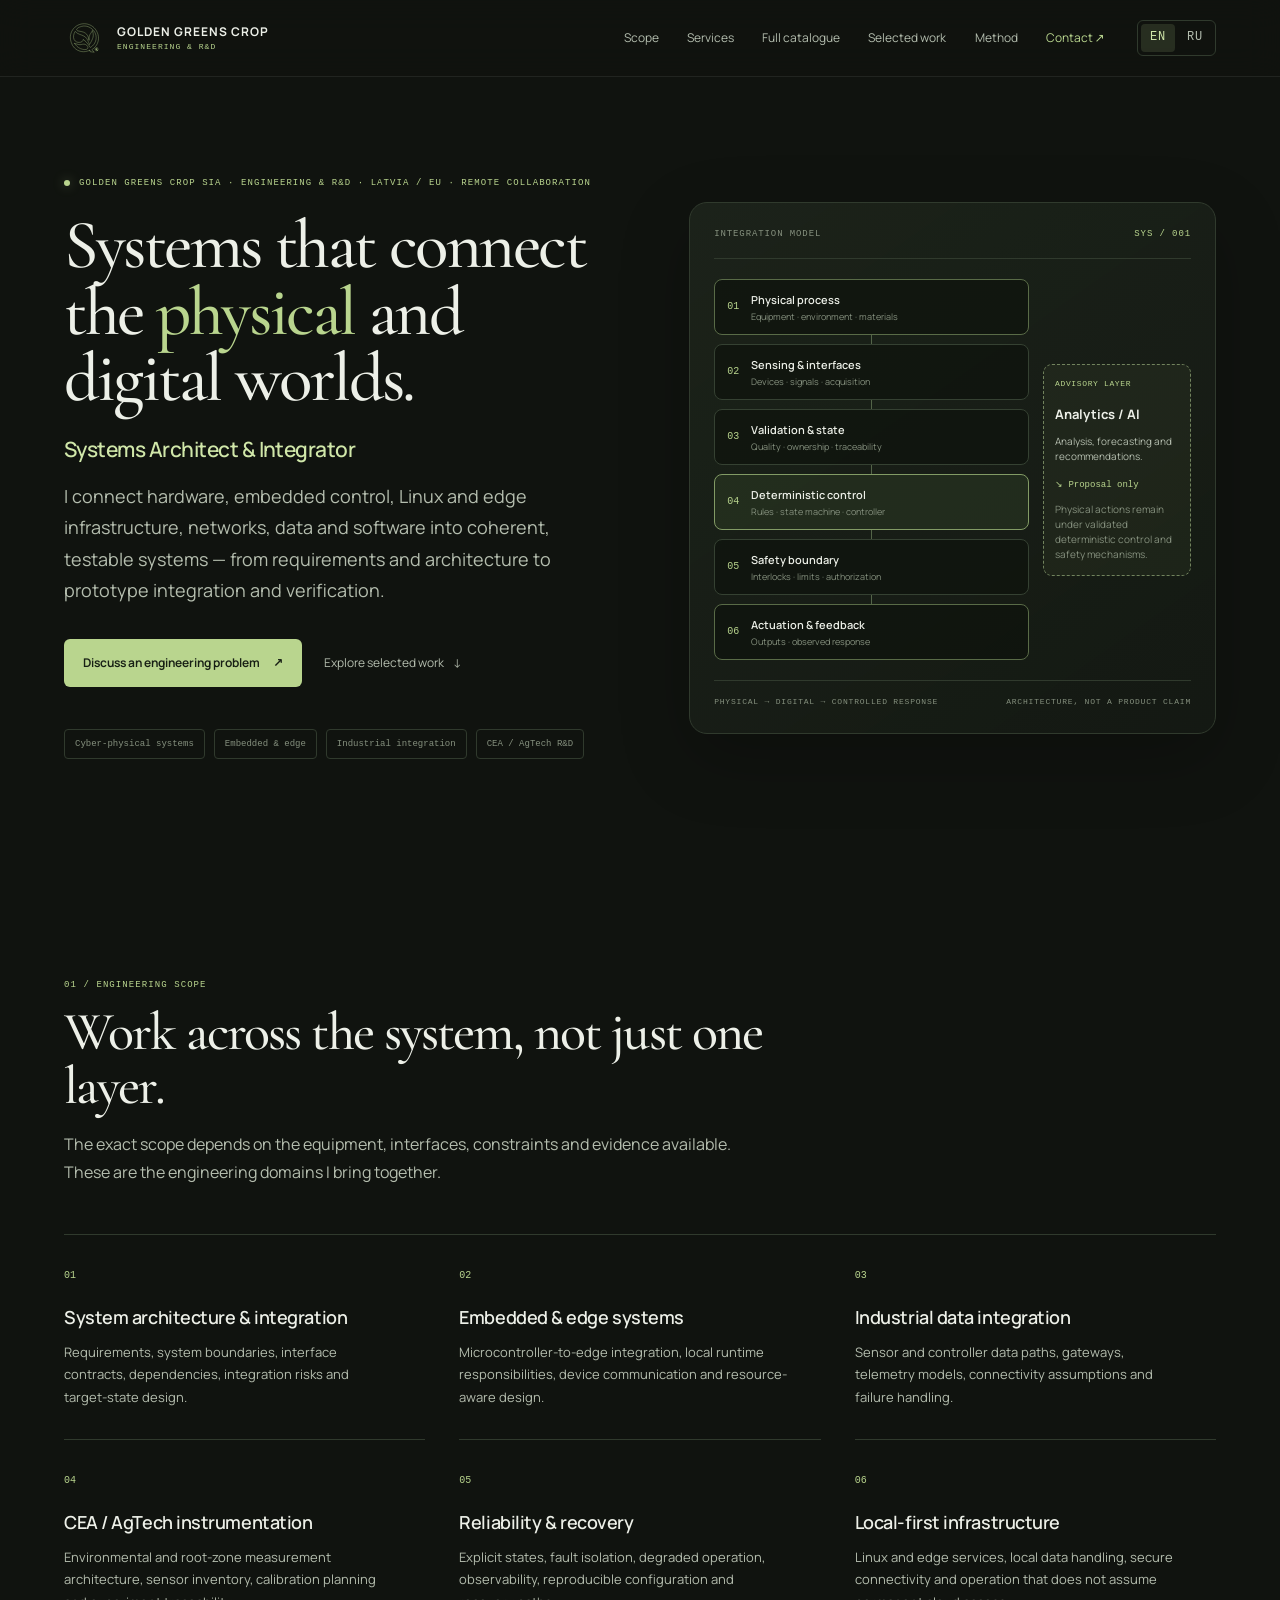
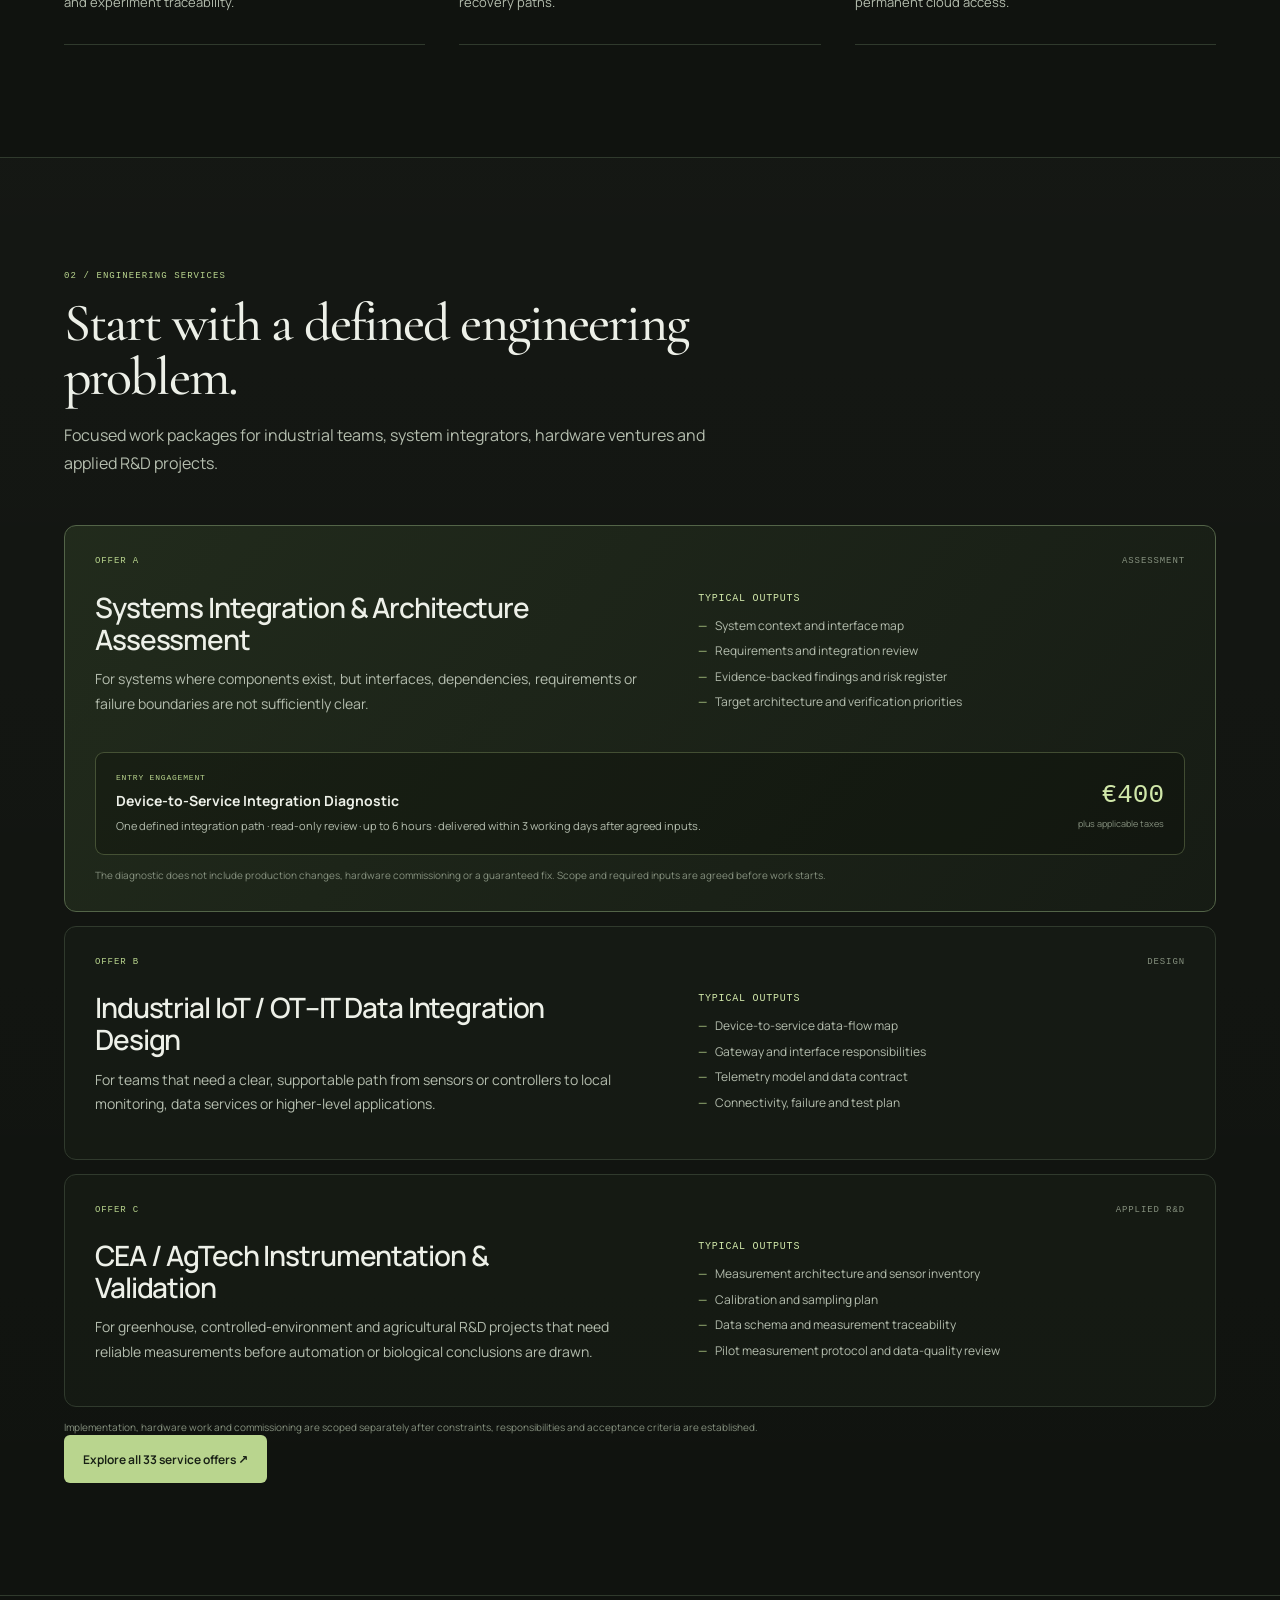
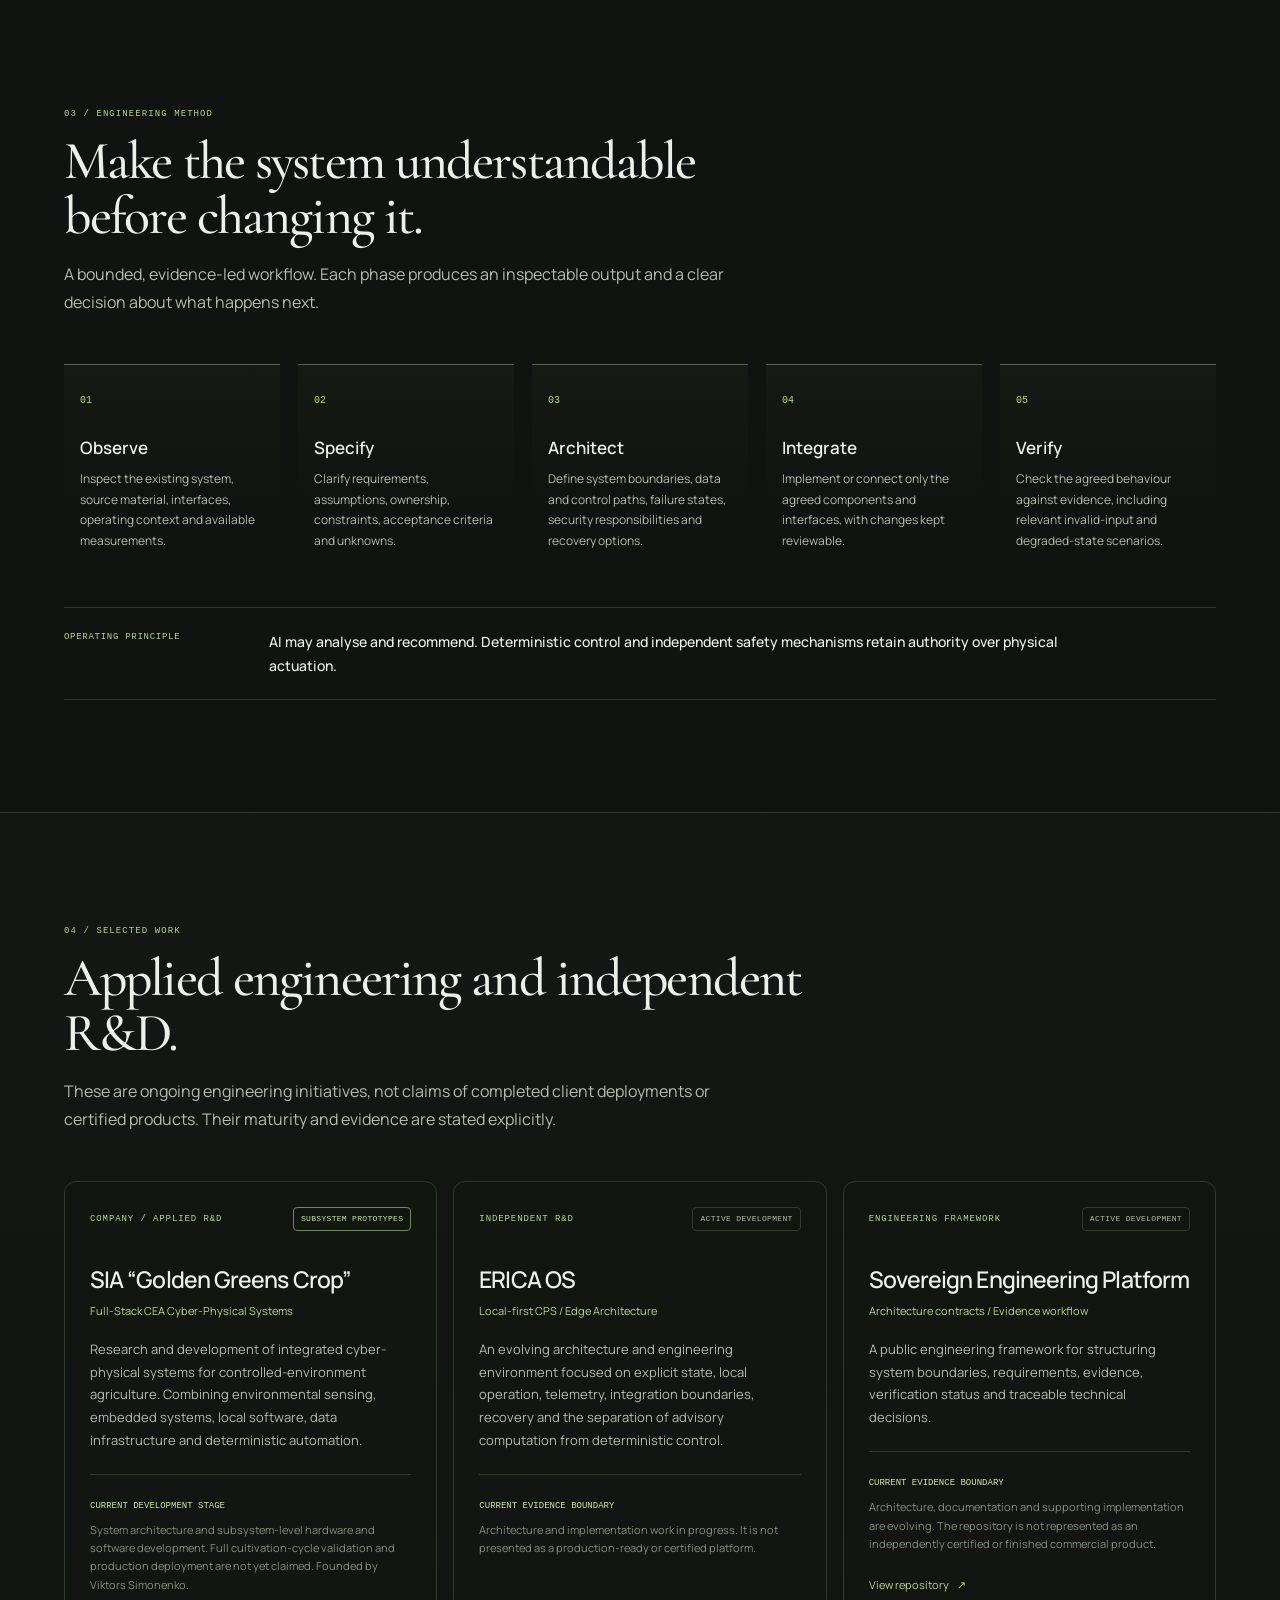
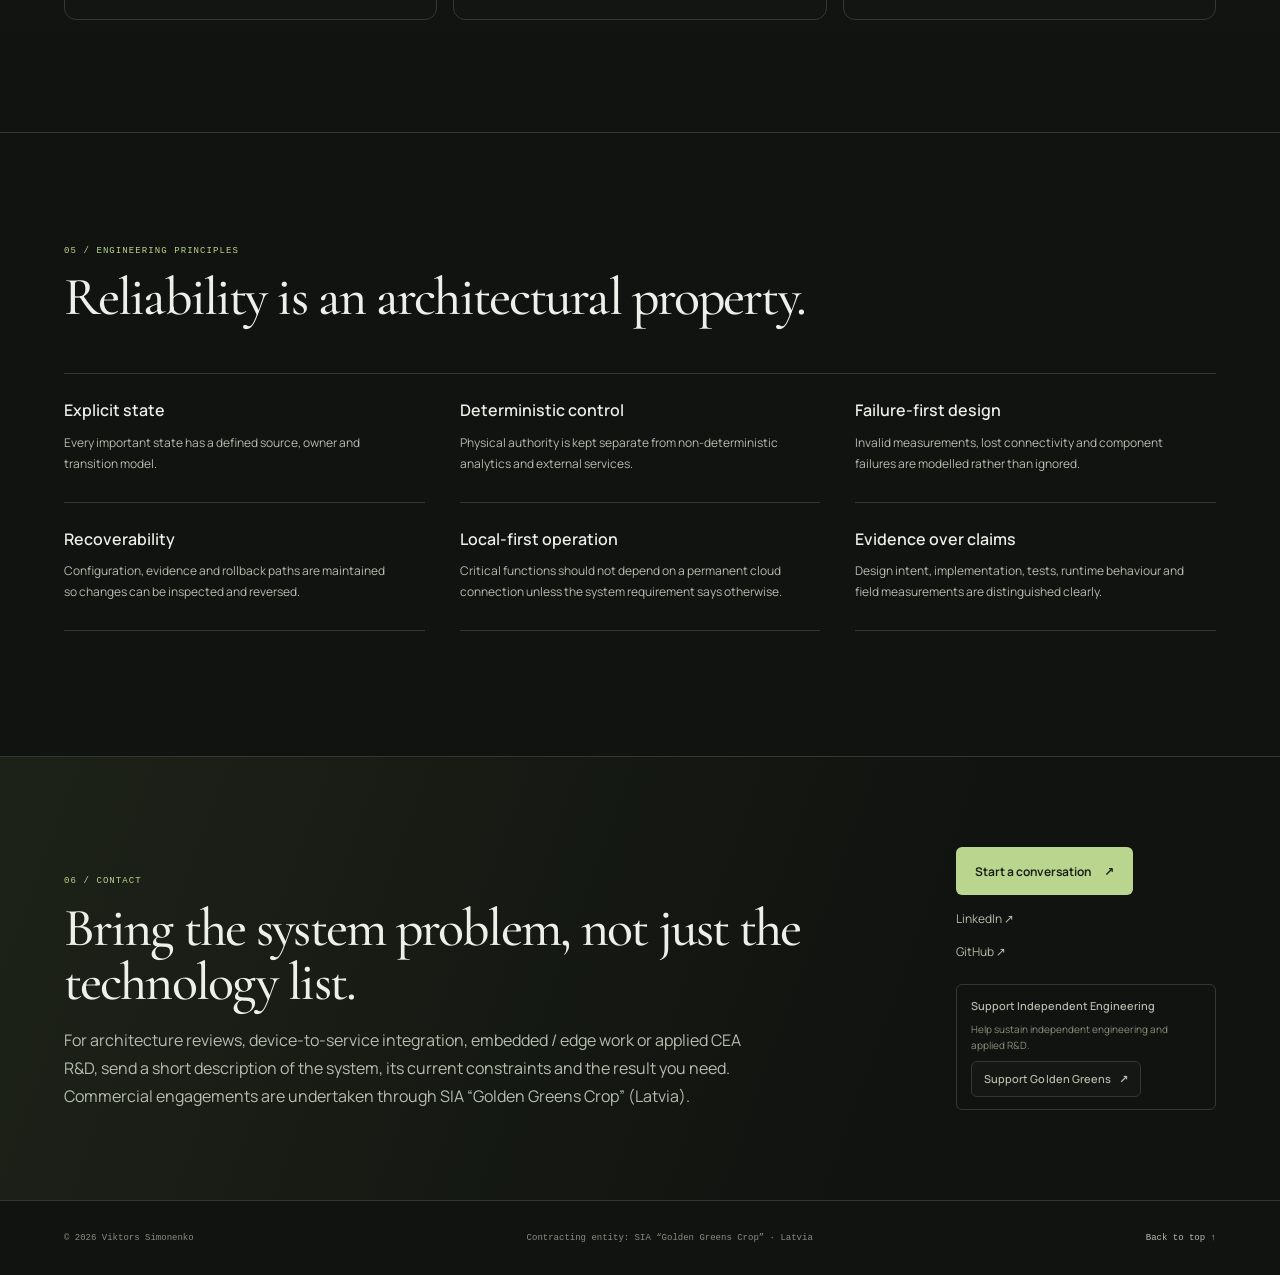
==== index.html @ 3cd90c8a "feat: add Golden Greens Crop favicon assets" ====
<!doctype html>
<html lang="en">
<head>
  <meta charset="utf-8">
  <meta name="viewport" content="width=device-width, initial-scale=1">
  <meta name="theme-color" content="#10130f">
  <link rel="preconnect" href="https://fonts.googleapis.com">
  <link rel="preconnect" href="https://fonts.gstatic.com" crossorigin>
  <link href="https://fonts.googleapis.com/css2?family=Bad+Script&family=Cormorant+Garamond:ital,wght@0,400;0,500;0,600;1,400;1,500&family=Manrope:wght@400;500;600;700&display=swap" rel="stylesheet">
  <link rel="stylesheet" href="css/tokens.css">
  <link rel="stylesheet" href="css/base.css">
  <link rel="stylesheet" href="css/layout.css">
  <link rel="stylesheet" href="css/components.css">
  <link rel="stylesheet" href="css/responsive.css">
  <script src="js/main.js" defer></script>

<!-- BEGIN MANAGED SEO: generated by landingpage-seo-kit -->
<title>Golden Greens Crop | Systems Architect &amp; Integration Engineer</title>
<meta name="description" content="Independent systems architect and integration engineer in Latvia. Cyber-physical systems, embedded and edge infrastructure, industrial integration, and CEA / AgTech R&amp;D.">
<meta name="robots" content="index,follow,max-image-preview:large">
<link rel="canonical" href="https://vitoog.github.io/Landingpage/">
<meta name="author" content="Viktors Simonenko">
<meta property="og:type" content="website">
<meta property="og:site_name" content="Golden Greens Crop">
<meta property="og:locale" content="en_US">
<meta property="og:title" content="Golden Greens Crop | Systems Architect &amp; Integration Engineer">
<meta property="og:description" content="Independent systems architect and integration engineer in Latvia. Cyber-physical systems, embedded and edge infrastructure, industrial integration, and CEA / AgTech R&amp;D.">
<meta property="og:url" content="https://vitoog.github.io/Landingpage/">
<meta name="twitter:card" content="summary">
<link rel="alternate" hreflang="en" href="https://vitoog.github.io/Landingpage/">
<link rel="alternate" hreflang="ru" href="https://vitoog.github.io/Landingpage/ru/">
<link rel="alternate" hreflang="x-default" href="https://vitoog.github.io/Landingpage/">
<script type="application/ld+json">
{
  "@context": "https://schema.org",
  "@graph": [
    {
      "@type": "WebSite",
      "@id": "https://vitoog.github.io/Landingpage/#website",
      "url": "https://vitoog.github.io/Landingpage/",
      "name": "Golden Greens Crop",
      "inLanguage": [
        "en",
        "ru"
      ],
      "publisher": {
        "@id": "https://vitoog.github.io/Landingpage/#person"
      }
    },
    {
      "@type": "WebPage",
      "@id": "https://vitoog.github.io/Landingpage/#webpage",
      "url": "https://vitoog.github.io/Landingpage/",
      "name": "Golden Greens Crop | Systems Architect & Integration Engineer",
      "description": "Independent systems architect and integration engineer in Latvia. Cyber-physical systems, embedded and edge infrastructure, industrial integration, and CEA / AgTech R&D.",
      "inLanguage": "en",
      "isPartOf": {
        "@id": "https://vitoog.github.io/Landingpage/#website"
      },
      "about": [
        {
          "@id": "https://vitoog.github.io/Landingpage/#person"
        },
        {
          "@id": "https://vitoog.github.io/Landingpage/#organization"
        }
      ],
      "mainEntity": {
        "@id": "https://vitoog.github.io/Landingpage/#person"
      }
    },
    {
      "@type": "Person",
      "@id": "https://vitoog.github.io/Landingpage/#person",
      "name": "Viktors Simonenko",
      "alternateName": [
        "Виктор Симоненко",
        "VitoOG"
      ],
      "url": "https://vitoog.github.io/Landingpage/",
      "jobTitle": "Systems Architect & Integration Engineer",
      "sameAs": [
        "https://github.com/VitoOG",
        "https://www.linkedin.com/in/viktors-simonenko"
      ],
      "knowsAbout": [
        "Cyber-physical systems engineering",
        "Systems architecture and integration",
        "Embedded systems and firmware",
        "Edge computing",
        "OT/IT integration",
        "CEA / AgTech",
        "Reliability engineering"
      ],
      "affiliation": {
        "@id": "https://vitoog.github.io/Landingpage/#organization"
      }
    },
    {
      "@type": "Organization",
      "@id": "https://vitoog.github.io/Landingpage/#organization",
      "name": "Golden Greens Crop",
      "legalName": "SIA \"Golden Greens Crop\"",
      "foundingDate": "2026-07-31",
      "identifier": {
        "@type": "PropertyValue",
        "propertyID": "Latvian Enterprise Registration Number",
        "value": "40203766342"
      },
      "sameAs": [
        "https://www.firmas.lv/lv/uznemumi/golden-greens-crop/40203766342",
        "https://company.lursoft.lv/lv/golden-greens-crop"
      ]
    }
  ]
}
</script>
<!-- END MANAGED SEO -->

  <link rel="icon" href="./assets/favicon/favicon.ico" sizes="any">
  <link rel="icon" type="image/png" sizes="32x32" href="./assets/favicon/favicon-32x32.png">
  <link rel="apple-touch-icon" sizes="180x180" href="./assets/favicon/apple-touch-icon.png">
</head>
<body>
  <a class="skip-link" href="#main">Skip to content</a>

  <header class="site-header">
    <div class="header-inner">
      <a class="wordmark" href="#top"
   aria-label="Golden Greens Crop — home">
  <img class="wordmark-mark"
       src="assets/brand/golden-greens-crop-mark.svg"
       alt="" width="42" height="42">
  <span class="wordmark-lockup">
    <span class="wordmark-name">GOLDEN GREENS CROP</span>
    <span class="wordmark-subtitle">ENGINEERING &amp; R&amp;D</span>
  </span>
</a>

      <button class="nav-toggle" type="button" aria-expanded="false" aria-controls="primary-navigation">
        <span class="nav-toggle-lines" aria-hidden="true"></span>
        <span class="visually-hidden">Toggle navigation</span>
      </button>

      <nav class="primary-navigation" id="primary-navigation" aria-label="Primary navigation">
        <a href="#scope">Scope</a>
        <a href="#services">Services</a>
        <a href="services/">Full catalogue</a>
        <a href="#work">Selected work</a>
        <a href="#method">Method</a>
        <a class="nav-contact" href="#contact">Contact <span aria-hidden="true">↗</span></a>
        <div class="language-switch" aria-label="Language selection">
          <a class="language-option is-active" href="./" lang="en" aria-current="page">EN</a>
          <a class="language-option" href="ru/" lang="ru" hreflang="ru">RU</a>
        </div>
      </nav>
    </div>
  </header>

  <main id="main">
    <section class="hero section-shell" id="top" aria-labelledby="hero-title">
      <div class="hero-copy">
        <p class="eyebrow"><span class="eyebrow-mark" aria-hidden="true"></span> Golden Greens Crop SIA · Engineering & R&D · Latvia / EU · Remote collaboration</p>
        <h1 id="hero-title">Systems that connect the <span class="text-accent">physical</span> and digital worlds.</h1>
        <p class="hero-role">Systems Architect &amp; Integrator</p>
        <p class="hero-lead">I connect hardware, embedded control, Linux and edge infrastructure, networks, data and software into coherent, testable systems — from requirements and architecture to prototype integration and verification.</p>
        <div class="hero-actions">
          <a class="button button-primary" href="#contact">Discuss an engineering problem <span aria-hidden="true">↗</span></a>
          <a class="text-link" href="#work">Explore selected work <span aria-hidden="true">↓</span></a>
        </div>
        <div class="hero-tags" aria-label="Engineering focus areas">
          <span>Cyber-physical systems</span>
          <span>Embedded &amp; edge</span>
          <span>Industrial integration</span>
          <span>CEA / AgTech R&amp;D</span>
        </div>
      </div>

      <div class="hero-visual" aria-label="Conceptual cyber-physical system architecture">
        <div class="visual-topline">
          <span>INTEGRATION MODEL</span>
          <span class="visual-index">SYS / 001</span>
        </div>
        <div class="system-diagram">
          <div class="system-column">
            <div class="system-node node-physical"><span class="node-index">01</span><span><strong>Physical process</strong><small>Equipment · environment · materials</small></span></div>
            <div class="diagram-link" aria-hidden="true"></div>
            <div class="system-node"><span class="node-index">02</span><span><strong>Sensing &amp; interfaces</strong><small>Devices · signals · acquisition</small></span></div>
            <div class="diagram-link" aria-hidden="true"></div>
            <div class="system-node"><span class="node-index">03</span><span><strong>Validation &amp; state</strong><small>Quality · ownership · traceability</small></span></div>
            <div class="diagram-link" aria-hidden="true"></div>
            <div class="system-node node-control"><span class="node-index">04</span><span><strong>Deterministic control</strong><small>Rules · state machine · controller</small></span></div>
            <div class="diagram-link" aria-hidden="true"></div>
            <div class="system-node"><span class="node-index">05</span><span><strong>Safety boundary</strong><small>Interlocks · limits · authorization</small></span></div>
            <div class="diagram-link" aria-hidden="true"></div>
            <div class="system-node node-physical"><span class="node-index">06</span><span><strong>Actuation &amp; feedback</strong><small>Outputs · observed response</small></span></div>
          </div>
          <aside class="advisory-node">
            <span class="advisory-label">ADVISORY LAYER</span>
            <strong>Analytics / AI</strong>
            <p>Analysis, forecasting and recommendations.</p>
            <div class="advisory-rule"><span aria-hidden="true">↘</span> Proposal only</div>
            <small>Physical actions remain under validated deterministic control and safety mechanisms.</small>
          </aside>
        </div>
        <div class="visual-caption"><span>PHYSICAL → DIGITAL → CONTROLLED RESPONSE</span><span>ARCHITECTURE, NOT A PRODUCT CLAIM</span></div>
      </div>
    </section>

    <section class="content-section section-shell" id="scope" aria-labelledby="scope-title">
      <div class="section-heading">
        <p class="eyebrow">01 / ENGINEERING SCOPE</p>
        <h2 id="scope-title">Work across the system, not just one layer.</h2>
        <p class="section-summary">The exact scope depends on the equipment, interfaces, constraints and evidence available. These are the engineering domains I bring together.</p>
      </div>

      <div class="scope-grid">
        <article class="scope-item">
          <span class="item-number">01</span>
          <h3>System architecture &amp; integration</h3>
          <p>Requirements, system boundaries, interface contracts, dependencies, integration risks and target-state design.</p>
        </article>
        <article class="scope-item">
          <span class="item-number">02</span>
          <h3>Embedded &amp; edge systems</h3>
          <p>Microcontroller-to-edge integration, local runtime responsibilities, device communication and resource-aware design.</p>
        </article>
        <article class="scope-item">
          <span class="item-number">03</span>
          <h3>Industrial data integration</h3>
          <p>Sensor and controller data paths, gateways, telemetry models, connectivity assumptions and failure handling.</p>
        </article>
        <article class="scope-item">
          <span class="item-number">04</span>
          <h3>CEA / AgTech instrumentation</h3>
          <p>Environmental and root-zone measurement architecture, sensor inventory, calibration planning and experiment traceability.</p>
        </article>
        <article class="scope-item">
          <span class="item-number">05</span>
          <h3>Reliability &amp; recovery</h3>
          <p>Explicit states, fault isolation, degraded operation, observability, reproducible configuration and recovery paths.</p>
        </article>
        <article class="scope-item">
          <span class="item-number">06</span>
          <h3>Local-first infrastructure</h3>
          <p>Linux and edge services, local data handling, secure connectivity and operation that does not assume permanent cloud access.</p>
        </article>
      </div>
    </section>

    <section class="services-section" id="services" aria-labelledby="services-title">
      <div class="section-shell content-section">
        <div class="section-heading">
          <p class="eyebrow">02 / ENGINEERING SERVICES</p>
          <h2 id="services-title">Start with a defined engineering problem.</h2>
          <p class="section-summary">Focused work packages for industrial teams, system integrators, hardware ventures and applied R&amp;D projects.</p>
        </div>

        <div class="service-list">
          <article class="service-card service-featured">
            <div class="service-meta"><span>OFFER A</span><span class="service-type">ASSESSMENT</span></div>
            <div class="service-content">
              <div>
                <h3>Systems Integration &amp; Architecture Assessment</h3>
                <p>For systems where components exist, but interfaces, dependencies, requirements or failure boundaries are not sufficiently clear.</p>
              </div>
              <div class="deliverables">
                <h4>Typical outputs</h4>
                <ul>
                  <li>System context and interface map</li>
                  <li>Requirements and integration review</li>
                  <li>Evidence-backed findings and risk register</li>
                  <li>Target architecture and verification priorities</li>
                </ul>
              </div>
            </div>
            <div class="diagnostic-strip">
              <div><span class="diagnostic-label">ENTRY ENGAGEMENT</span><strong>Device-to-Service Integration Diagnostic</strong><p>One defined integration path · read-only review · up to 6 hours · delivered within 3 working days after agreed inputs.</p></div>
              <div class="diagnostic-price"><strong>€400</strong><span>plus applicable taxes</span></div>
            </div>
            <p class="scope-note">The diagnostic does not include production changes, hardware commissioning or a guaranteed fix. Scope and required inputs are agreed before work starts.</p>
          </article>

          <article class="service-card">
            <div class="service-meta"><span>OFFER B</span><span class="service-type">DESIGN</span></div>
            <div class="service-content">
              <div>
                <h3>Industrial IoT / OT–IT Data Integration Design</h3>
                <p>For teams that need a clear, supportable path from sensors or controllers to local monitoring, data services or higher-level applications.</p>
              </div>
              <div class="deliverables">
                <h4>Typical outputs</h4>
                <ul>
                  <li>Device-to-service data-flow map</li>
                  <li>Gateway and interface responsibilities</li>
                  <li>Telemetry model and data contract</li>
                  <li>Connectivity, failure and test plan</li>
                </ul>
              </div>
            </div>
          </article>

          <article class="service-card">
            <div class="service-meta"><span>OFFER C</span><span class="service-type">APPLIED R&amp;D</span></div>
            <div class="service-content">
              <div>
                <h3>CEA / AgTech Instrumentation &amp; Validation</h3>
                <p>For greenhouse, controlled-environment and agricultural R&amp;D projects that need reliable measurements before automation or biological conclusions are drawn.</p>
              </div>
              <div class="deliverables">
                <h4>Typical outputs</h4>
                <ul>
                  <li>Measurement architecture and sensor inventory</li>
                  <li>Calibration and sampling plan</li>
                  <li>Data schema and measurement traceability</li>
                  <li>Pilot measurement protocol and data-quality review</li>
                </ul>
              </div>
            </div>
          </article>
        </div>
        <p class="services-footnote">Implementation, hardware work and commissioning are scoped separately after constraints, responsibilities and acceptance criteria are established.</p>
        <div class="catalog-home-cta"><a class="button button-primary" href="services/">Explore all 33 service offers ↗</a></div>
      </div>
    </section>

    <section class="content-section section-shell" id="method" aria-labelledby="method-title">
      <div class="section-heading">
        <p class="eyebrow">03 / ENGINEERING METHOD</p>
        <h2 id="method-title">Make the system understandable before changing it.</h2>
        <p class="section-summary">A bounded, evidence-led workflow. Each phase produces an inspectable output and a clear decision about what happens next.</p>
      </div>
      <ol class="method-steps">
        <li><span class="step-number">01</span><div><h3>Observe</h3><p>Inspect the existing system, source material, interfaces, operating context and available measurements.</p></div></li>
        <li><span class="step-number">02</span><div><h3>Specify</h3><p>Clarify requirements, assumptions, ownership, constraints, acceptance criteria and unknowns.</p></div></li>
        <li><span class="step-number">03</span><div><h3>Architect</h3><p>Define system boundaries, data and control paths, failure states, security responsibilities and recovery options.</p></div></li>
        <li><span class="step-number">04</span><div><h3>Integrate</h3><p>Implement or connect only the agreed components and interfaces, with changes kept reviewable.</p></div></li>
        <li><span class="step-number">05</span><div><h3>Verify</h3><p>Check the agreed behaviour against evidence, including relevant invalid-input and degraded-state scenarios.</p></div></li>
      </ol>
      <div class="principle-line"><span>OPERATING PRINCIPLE</span><strong>AI may analyse and recommend. Deterministic control and independent safety mechanisms retain authority over physical actuation.</strong></div>
    </section>

    <section class="work-section" id="work" aria-labelledby="work-title">
      <div class="section-shell content-section">
        <div class="section-heading">
          <p class="eyebrow">04 / SELECTED WORK</p>
          <h2 id="work-title">Applied engineering and independent R&amp;D.</h2>
          <p class="section-summary">These are ongoing engineering initiatives, not claims of completed client deployments or certified products. Their maturity and evidence are stated explicitly.</p>
        </div>

        <div class="work-grid">
         <article class="work-card">
  <div class="work-card-top">
    <span>COMPANY / APPLIED R&amp;D</span>
    <span class="maturity maturity-prototype">SUBSYSTEM PROTOTYPES</span>
  </div>

  <h3>SIA “Golden Greens Crop”</h3>

  <p class="work-subtitle">
    Full-Stack CEA Cyber-Physical Systems
  </p>

  <p>
    Research and development of integrated cyber-physical
    systems for controlled-environment agriculture.
    Combining environmental sensing, embedded systems,
    local software, data infrastructure and deterministic
    automation.
  </p>

  <div class="work-evidence">
    <strong>Current development stage</strong>
    <p>
      System architecture and subsystem-level hardware
      and software development. Full cultivation-cycle
      validation and production deployment are not yet claimed.
      Founded by Viktors Simonenko.
    </p>
  </div>
</article>

          <article class="work-card">
            <div class="work-card-top"><span>INDEPENDENT R&amp;D</span><span class="maturity">ACTIVE DEVELOPMENT</span></div>
            <h3>ERICA OS</h3>
            <p class="work-subtitle">Local-first CPS / Edge Architecture</p>
            <p>An evolving architecture and engineering environment focused on explicit state, local operation, telemetry, integration boundaries, recovery and the separation of advisory computation from deterministic control.</p>
            <div class="work-evidence"><strong>Current evidence boundary</strong><p>Architecture and implementation work in progress. It is not presented as a production-ready or certified platform.</p></div>
          </article>

          <article class="work-card">
            <div class="work-card-top"><span>ENGINEERING FRAMEWORK</span><span class="maturity">ACTIVE DEVELOPMENT</span></div>
            <h3>Sovereign Engineering Platform</h3>
            <p class="work-subtitle">Architecture contracts / Evidence workflow</p>
            <p>A public engineering framework for structuring system boundaries, requirements, evidence, verification status and traceable technical decisions.</p>
            <div class="work-evidence"><strong>Current evidence boundary</strong><p>Architecture, documentation and supporting implementation are evolving. The repository is not represented as an independently certified or finished commercial product.</p></div>
            <a class="work-link" href="https://github.com/VitoOG/sovereign-engineering-platform" target="_blank" rel="noopener noreferrer">View repository <span aria-hidden="true">↗</span></a>
          </article>
        </div>
      </div>
    </section>

    <section class="content-section section-shell principles-section" aria-labelledby="principles-title">
      <div class="section-heading">
        <p class="eyebrow">05 / ENGINEERING PRINCIPLES</p>
        <h2 id="principles-title">Reliability is an architectural property.</h2>
      </div>
      <div class="principles-grid">
        <div><h3>Explicit state</h3><p>Every important state has a defined source, owner and transition model.</p></div>
        <div><h3>Deterministic control</h3><p>Physical authority is kept separate from non-deterministic analytics and external services.</p></div>
        <div><h3>Failure-first design</h3><p>Invalid measurements, lost connectivity and component failures are modelled rather than ignored.</p></div>
        <div><h3>Recoverability</h3><p>Configuration, evidence and rollback paths are maintained so changes can be inspected and reversed.</p></div>
        <div><h3>Local-first operation</h3><p>Critical functions should not depend on a permanent cloud connection unless the system requirement says otherwise.</p></div>
        <div><h3>Evidence over claims</h3><p>Design intent, implementation, tests, runtime behaviour and field measurements are distinguished clearly.</p></div>
      </div>
    </section>

    <section class="contact-section" id="contact" aria-labelledby="contact-title">
      <div class="section-shell contact-inner">
        <div>
          <p class="eyebrow">06 / CONTACT</p>
          <h2 id="contact-title">Bring the system problem, not just the technology list.</h2>
          <p>
  For architecture reviews, device-to-service integration,
  embedded / edge work or applied CEA R&amp;D, send a short
  description of the system, its current constraints and
  the result you need. Commercial engagements are undertaken
  through SIA “Golden Greens Crop” (Latvia).
</p>
        </div>
        <div class="contact-actions">
          <a class="button button-primary" href="mailto:viksim1221@gmail.com?subject=Engineering%20project%20inquiry">Start a conversation <span aria-hidden="true">↗</span></a>
          <a href="https://www.linkedin.com/in/viktors-simonenko" target="_blank" rel="noopener noreferrer">LinkedIn <span aria-hidden="true">↗</span></a>
          <a href="https://github.com/vitoog" target="_blank" rel="noopener noreferrer">GitHub <span aria-hidden="true">↗</span></a>
          <div class="support-card">
            <h3>Support Independent Engineering</h3>
            <p>Help sustain independent engineering and applied R&amp;D.</p>
            <a class="button button-support" href="https://buymeacoffee.com/goldengreens" target="_blank" rel="noopener noreferrer">Support Golden Greens <span aria-hidden="true">↗</span></a>
          </div>
        </div>
      </div>
    </section>
  </main>

 <footer class="site-footer">
  <div class="section-shell footer-inner">
    <span>
      © <span id="current-year">2026</span> Viktors Simonenko
    </span>

    <span>
      Contracting entity: SIA “Golden Greens Crop” · Latvia
    </span>

    <a href="#top">Back to top ↑</a>
  </div>
</footer>
</body>
</html>
---- css/tokens.css ----
:root {
  color-scheme: dark;
  --color-bg: #10130f;
  --color-bg-soft: #151a14;
  --color-surface: #191f18;
  --color-surface-raised: #1e261c;
  --color-border: #303a2d;
  --color-border-strong: #536448;
  --color-text: #edf0e8;
  --color-text-soft: #b4bdae;
  --color-muted: #85907e;
  --color-accent: #b9d58e;
  --color-accent-strong: #d0e7a9;
  --font-sans: "Manrope", ui-sans-serif, system-ui, -apple-system, BlinkMacSystemFont, "Segoe UI", sans-serif;
  --font-display: "Cormorant Garamond", Georgia, serif;
  --font-script: "Bad Script", "Segoe Script", cursive;
  --font-mono: "SFMono-Regular", Consolas, "Liberation Mono", monospace;
  --content-width: 1160px;
  --page-gutter: clamp(20px, 5vw, 76px);
  --radius-sm: 6px;
  --radius-md: 12px;
  --radius-lg: 18px;
  --shadow-panel: 0 24px 70px rgb(0 0 0 / 22%);
}
---- css/base.css ----
*,
*::before,
*::after { box-sizing: border-box; }

html { scroll-behavior: smooth; scroll-padding-top: 88px; background: var(--color-bg); }
body {
  min-width: 320px;
  margin: 0;
  background: var(--color-bg);
  color: var(--color-text);
  font-family: var(--font-sans);
  font-size: 16px;
  line-height: 1.6;
  -webkit-font-smoothing: antialiased;
  text-rendering: optimizeLegibility;
}
body::before {
  position: fixed;
  z-index: -1;
  inset: 0;
  background: radial-gradient(ellipse at 78% 8%, rgb(185 213 142 / 7%), transparent 34%),
              linear-gradient(180deg, #11150f 0%, var(--color-bg) 48%);
  content: "";
  pointer-events: none;
}
::selection { background: var(--color-accent); color: var(--color-bg); }
a { color: inherit; }
button, a { -webkit-tap-highlight-color: transparent; }
a:focus-visible, button:focus-visible { outline: 2px solid var(--color-accent); outline-offset: 4px; }
img, svg { max-width: 100%; }
.visually-hidden {
  position: absolute;
  width: 1px;
  height: 1px;
  padding: 0;
  margin: -1px;
  overflow: hidden;
  clip: rect(0, 0, 0, 0);
  white-space: nowrap;
  border: 0;
}
.skip-link {
  position: absolute;
  z-index: 200;
  top: 10px;
  left: 10px;
  padding: 10px 14px;
  transform: translateY(-160%);
  border-radius: var(--radius-sm);
  background: var(--color-accent);
  color: var(--color-bg);
  font-weight: 700;
}
.skip-link:focus { transform: translateY(0); }
---- css/layout.css ----
.section-shell { width: min(var(--content-width), calc(100% - var(--page-gutter) * 2)); margin-inline: auto; }
.site-header {
  position: sticky;
  z-index: 100;
  top: 0;
  border-bottom: 1px solid rgb(237 240 232 / 8%);
  background: rgb(16 19 15 / 88%);
  backdrop-filter: blur(16px);
}
.header-inner {
  display: flex;
  width: min(1320px, calc(100% - var(--page-gutter) * 2));
  min-height: 76px;
  align-items: center;
  justify-content: space-between;
  gap: clamp(18px, 2vw, 30px);
  margin-inline: auto;
}
.wordmark {
  display: inline-flex;
  flex: 0 0 auto;
  align-items: center;
  gap: 11px;
  text-decoration: none;
}

.wordmark-mark {
  display: block;
  width: 42px;
  height: 42px;
  flex: 0 0 auto;
  object-fit: contain;
}

.wordmark-lockup {
  display: flex;
  flex-direction: column;
  gap: 3px;
}

.wordmark-name {
  color: var(--color-text);
  font-family: var(--font-sans);
  font-size: 12px;
  font-weight: 700;
  letter-spacing: .085em;
  line-height: 1.15;
}

.wordmark-subtitle {
  color: var(--color-accent);
  font-family: var(--font-mono);
  font-size: 8px;
  font-weight: 500;
  letter-spacing: .13em;
  line-height: 1.2;
}
.primary-navigation {
  display: flex;
  flex: 0 0 auto;
  align-items: center;
  justify-content: flex-end;
  flex-wrap: nowrap;
  gap: clamp(16px, 2.2vw, 30px);
  white-space: nowrap;
}
.primary-navigation > a { flex: 0 0 auto; white-space: nowrap; }
.primary-navigation .language-switch { flex: 0 0 auto; }
.primary-navigation a {
  color: var(--color-text-soft);
  font-size: 12px;
  text-decoration: none;
  transition: color 160ms ease;
}
.primary-navigation a:hover { color: var(--color-accent-strong); }
.primary-navigation .nav-contact { color: var(--color-accent); }
.nav-toggle { display: none; }
.hero {
  display: grid;
  min-height: min(790px, calc(100svh - 76px));
  grid-template-columns: minmax(0, 1.02fr) minmax(410px, .98fr);
  align-items: center;
  gap: clamp(42px, 6vw, 90px);
  padding-block: 92px 100px;
}
.hero-copy { max-width: 680px; }
.hero h1 {
  max-width: 760px;
  margin: 22px 0 22px;
  font-family: var(--font-display);
  font-size: clamp(46px, 5.4vw, 76px);
  font-weight: 500;
  letter-spacing: -.035em;
  line-height: .96;
}
.text-accent { color: var(--color-accent); }
.hero-role { margin: 0 0 14px; color: var(--color-accent-strong); font-size: clamp(17px, 1.8vw, 21px); font-weight: 550; letter-spacing: -.025em; }
.hero-lead { max-width: 650px; margin: 0; color: var(--color-text-soft); font-size: clamp(16px, 1.55vw, 18px); line-height: 1.75; }
.hero-actions { display: flex; align-items: center; flex-wrap: wrap; gap: 22px; margin-top: 32px; }
.hero-tags { display: flex; flex-wrap: wrap; gap: 9px; margin-top: 42px; }
.hero-visual { min-width: 0; padding: 24px; border: 1px solid var(--color-border); border-radius: var(--radius-lg); background: linear-gradient(145deg, rgb(30 38 28 / 82%), rgb(20 25 19 / 94%)); box-shadow: var(--shadow-panel); }
.visual-topline, .visual-caption { display: flex; align-items: center; justify-content: space-between; gap: 12px; color: var(--color-muted); font-family: var(--font-mono); font-size: 9px; letter-spacing: .1em; }
.visual-topline { padding-bottom: 17px; border-bottom: 1px solid var(--color-border); }
.visual-index { color: var(--color-accent); }
.system-diagram { display: grid; grid-template-columns: minmax(0, 1fr) 148px; align-items: center; gap: 14px; padding-block: 20px; }
.system-column { display: flex; flex-direction: column; align-items: stretch; }
.system-node { display: flex; min-height: 56px; align-items: center; gap: 12px; padding: 9px 12px; border: 1px solid #354132; border-radius: 8px; background: rgb(13 17 12 / 65%); }
.node-physical { border-color: #596b47; }
.node-control { border-color: #829b65; background: rgb(49 64 39 / 42%); }
.node-index { color: var(--color-accent); font-family: var(--font-mono); font-size: 10px; }
.system-node strong, .system-node small { display: block; }
.system-node strong { font-size: 11px; font-weight: 590; }
.system-node small { margin-top: 2px; color: var(--color-muted); font-size: 9px; line-height: 1.4; }
.diagram-link { width: 1px; height: 9px; align-self: center; background: var(--color-border-strong); }
.advisory-node { padding: 13px 11px; border: 1px dashed #71835d; border-radius: 9px; background: rgb(185 213 142 / 5%); }
.advisory-label { display: block; color: var(--color-accent); font-family: var(--font-mono); font-size: 8px; letter-spacing: .08em; }
.advisory-node strong { display: block; margin-top: 13px; font-size: 13px; }
.advisory-node p, .advisory-node small { display: block; color: var(--color-text-soft); font-size: 10px; line-height: 1.5; }
.advisory-rule { margin-block: 14px 9px; color: var(--color-accent); font-family: var(--font-mono); font-size: 9px; }
.advisory-node small { color: var(--color-muted); }
.visual-caption { padding-top: 15px; border-top: 1px solid var(--color-border); font-size: 8px; }
.content-section { padding-block: 112px; }
.section-heading { max-width: 760px; margin-bottom: 48px; }
.section-heading h2, .contact-inner h2 { margin: 12px 0 16px; font-family: var(--font-display); font-size: clamp(36px, 4.2vw, 56px); font-weight: 500; letter-spacing: -.035em; line-height: 1.02; }
.section-summary { max-width: 690px; margin: 0; color: var(--color-text-soft); font-size: 16px; line-height: 1.75; }
.scope-grid { display: grid; grid-template-columns: repeat(3, minmax(0, 1fr)); gap: 0 34px; border-top: 1px solid var(--color-border); }
.scope-item { min-height: 205px; padding: 25px 0 30px; border-bottom: 1px solid var(--color-border); }
.scope-item h3 { margin: 17px 0 9px; font-size: 18px; font-weight: 570; letter-spacing: -.025em; }
.scope-item p { max-width: 330px; margin: 0; color: var(--color-text-soft); font-size: 13px; line-height: 1.75; }
.services-section, .work-section { border-block: 1px solid var(--color-border); background: linear-gradient(180deg, rgb(255 255 255 / 1.8%), transparent); }
.services-section .content-section, .work-section .content-section { padding-block: 112px; }
.service-list { display: grid; gap: 14px; }
.service-card { padding: 28px 30px; border: 1px solid var(--color-border); border-radius: var(--radius-md); background: rgb(23 29 21 / 72%); }
.service-featured { border-color: var(--color-border-strong); background: linear-gradient(130deg, rgb(39 51 32 / 72%), rgb(23 29 21 / 85%)); }
.service-meta, .work-card-top { display: flex; align-items: center; justify-content: space-between; gap: 16px; color: var(--color-accent); font-family: var(--font-mono); font-size: 9px; letter-spacing: .1em; }
.service-type { color: var(--color-muted); }
.service-content { display: grid; grid-template-columns: 1fr .88fr; gap: 50px; padding-block: 22px 14px; }
.service-content h3 { max-width: 510px; margin: 0 0 12px; font-size: clamp(21px, 2.4vw, 28px); font-weight: 560; letter-spacing: -.04em; line-height: 1.15; }
.service-content p { max-width: 560px; margin: 0; color: var(--color-text-soft); font-size: 14px; line-height: 1.75; }
.deliverables h4 { margin: 0 0 10px; color: var(--color-accent-strong); font-family: var(--font-mono); font-size: 10px; font-weight: 500; letter-spacing: .08em; text-transform: uppercase; }
.deliverables ul { display: grid; gap: 7px; margin: 0; padding: 0; list-style: none; }
.deliverables li { position: relative; padding-left: 17px; color: var(--color-text-soft); font-size: 12px; line-height: 1.55; }
.deliverables li::before { position: absolute; left: 0; color: var(--color-accent); content: "—"; }
.diagnostic-strip { display: flex; align-items: center; justify-content: space-between; gap: 24px; margin-top: 22px; padding: 19px 20px; border: 1px solid rgb(185 213 142 / 28%); border-radius: 9px; background: rgb(10 14 9 / 32%); }
.diagnostic-label { display: block; margin-bottom: 5px; color: var(--color-accent); font-family: var(--font-mono); font-size: 8px; letter-spacing: .1em; }
.diagnostic-strip strong { display: block; font-size: 14px; }
.diagnostic-strip p { margin: 5px 0 0; color: var(--color-text-soft); font-size: 11px; line-height: 1.6; }
.diagnostic-price { min-width: 135px; text-align: right; }
.diagnostic-price strong { color: var(--color-accent-strong); font-family: var(--font-mono); font-size: 26px; font-weight: 500; }
.diagnostic-price span { display: block; color: var(--color-muted); font-size: 9px; }
.scope-note, .services-footnote { margin: 12px 0 0; color: var(--color-muted); font-size: 10px; line-height: 1.6; }
.method-steps { display: grid; grid-template-columns: repeat(5, minmax(0, 1fr)); gap: 18px; margin: 0; padding: 0; list-style: none; }
.method-steps li { min-height: 205px; padding: 20px 16px; border-top: 1px solid var(--color-border-strong); background: linear-gradient(180deg, rgb(185 213 142 / 4%), transparent 65%); }
.step-number, .item-number { color: var(--color-accent); font-family: var(--font-mono); font-size: 10px; }
.method-steps h3 { margin: 24px 0 8px; font-size: 17px; font-weight: 570; }
.method-steps p { margin: 0; color: var(--color-text-soft); font-size: 12px; line-height: 1.7; }
.principle-line { display: grid; grid-template-columns: 180px 1fr; gap: 25px; margin-top: 36px; padding: 22px 0; border-block: 1px solid var(--color-border); }
.principle-line span { color: var(--color-accent); font-family: var(--font-mono); font-size: 9px; letter-spacing: .08em; }
.principle-line strong { max-width: 800px; font-size: 14px; font-weight: 520; line-height: 1.7; }
.work-grid { display: grid; grid-template-columns: repeat(3, minmax(0, 1fr)); gap: 16px; }
.work-card { display: flex; min-height: 435px; flex-direction: column; padding: 25px; border: 1px solid var(--color-border); border-radius: var(--radius-md); background: rgb(18 23 17 / 78%); }
.work-card h3 { margin: 30px 0 4px; font-size: 23px; font-weight: 560; letter-spacing: -.04em; }
.work-subtitle { margin: 0 0 18px; color: var(--color-accent); font-size: 11px; }
.work-card > p:not(.work-subtitle) { margin: 0; color: var(--color-text-soft); font-size: 13px; line-height: 1.75; }
.maturity { padding: 5px 7px; border: 1px solid var(--color-border); border-radius: 4px; color: var(--color-text-soft); font-size: 8px; letter-spacing: .04em; }
.maturity-prototype { border-color: #708658; color: var(--color-accent-strong); }
.work-evidence { margin-top: 22px; padding-top: 15px; border-top: 1px solid var(--color-border); }
.work-evidence strong { color: var(--color-accent-strong); font-family: var(--font-mono); font-size: 9px; font-weight: 500; text-transform: uppercase; }
.work-evidence p { margin: 6px 0 0; color: var(--color-muted); font-size: 11px; line-height: 1.65; }
.work-link { display: inline-flex; align-items: center; gap: 8px; align-self: flex-start; margin-top: auto; padding-top: 22px; color: var(--color-accent); font-size: 11px; text-decoration: none; }
.work-link:hover { color: var(--color-accent-strong); }
.principles-section { padding-bottom: 125px; }
.principles-grid { display: grid; grid-template-columns: repeat(3, minmax(0, 1fr)); gap: 0 35px; border-top: 1px solid var(--color-border); }
.principles-grid > div { padding: 24px 0 28px; border-bottom: 1px solid var(--color-border); }
.principles-grid h3 { margin: 0 0 8px; font-size: 16px; font-weight: 570; }
.principles-grid p { max-width: 330px; margin: 0; color: var(--color-text-soft); font-size: 12px; line-height: 1.75; }
.contact-section { border-top: 1px solid var(--color-border); background: linear-gradient(110deg, rgb(185 213 142 / 8%), transparent 70%); }
.contact-inner { display: grid; grid-template-columns: 1fr 260px; align-items: end; gap: 60px; padding-block: 90px; }
.contact-inner h2 { max-width: 740px; }
.contact-inner > div:first-child > p:last-child { max-width: 700px; margin: 0; color: var(--color-text-soft); line-height: 1.75; }
.contact-actions { display: flex; flex-direction: column; align-items: flex-start; gap: 14px; }
.contact-actions > a:not(.button) { color: var(--color-text-soft); font-size: 12px; text-decoration: none; }
.contact-actions > a:not(.button):hover { color: var(--color-accent); }
.site-footer { border-top: 1px solid var(--color-border); }
.footer-inner { display: flex; min-height: 74px; align-items: center; justify-content: space-between; gap: 18px; color: var(--color-muted); font-family: var(--font-mono); font-size: 9px; }
.footer-inner a { color: var(--color-text-soft); text-decoration: none; }
.footer-inner a:hover { color: var(--color-accent); }

.support-card {
  display: grid;
  grid-template-columns: minmax(0, 1fr);
  align-items: start;
  gap: 8px;
  width: min(100%, 420px);
  min-width: 0;
  margin-top: 8px;
  padding: 12px 14px;
  border: 1px solid var(--color-border);
  border-radius: var(--radius-sm);
  background: transparent;
}
.support-card h3 {
  grid-column: 1;
  min-width: 0;
  margin: 0;
  color: var(--color-text-soft);
  font-size: 11px;
  font-weight: 550;
}
.support-card p {
  grid-column: 1;
  min-width: 0;
  margin: 0;
  color: var(--color-muted);
  font-size: 10px;
  line-height: 1.55;
}
.support-card .button {
  grid-column: 1;
  grid-row: auto;
  justify-self: start;
  width: fit-content;
  max-width: 100%;
  min-width: 0;
  min-height: 36px;
  margin: 0;
  padding: 7px 12px;
  gap: 8px;
  line-height: 1.35;
  text-align: center;
  white-space: normal;
}
.support-card .button > span[aria-hidden="true"] {
  flex: 0 0 auto;
}
---- css/components.css ----
.eyebrow { display: flex; align-items: center; gap: 9px; margin: 0; color: var(--color-accent); font-family: var(--font-mono); font-size: 9px; letter-spacing: .12em; line-height: 1.5; text-transform: uppercase; }
.eyebrow-mark { width: 6px; height: 6px; flex: 0 0 auto; border-radius: 50%; background: var(--color-accent); box-shadow: 0 0 12px rgb(185 213 142 / 42%); }
.button { display: inline-flex; min-height: 48px; align-items: center; justify-content: center; gap: 13px; padding: 0 18px; border: 1px solid transparent; border-radius: var(--radius-sm); font-size: 12px; font-weight: 650; text-decoration: none; transition: background 160ms ease, border-color 160ms ease, transform 160ms ease; }
.button-primary { background: var(--color-accent); color: #182015; }
.button-primary:hover { transform: translateY(-2px); background: var(--color-accent-strong); }
.text-link { display: inline-flex; align-items: center; gap: 9px; color: var(--color-text-soft); font-size: 12px; text-decoration: none; }
.text-link:hover { color: var(--color-accent); }
.hero-tags span { padding: 7px 10px; border: 1px solid var(--color-border); border-radius: 4px; color: var(--color-muted); font-family: var(--font-mono); font-size: 9px; }


/* Explicit language switch shared by the English and Russian pages. */
.language-switch { display: inline-flex; align-items: center; gap: 3px; margin-left: 4px; padding: 3px; border: 1px solid var(--color-border); border-radius: 6px; }
.language-option { display: inline-flex; min-width: 34px; min-height: 28px; align-items: center; justify-content: center; padding: 0 7px; border-radius: 4px; color: var(--color-text-soft); font-family: var(--font-mono); font-size: 10px; letter-spacing: .06em; text-decoration: none; }
.language-option:hover { color: var(--color-accent-strong); }
.language-option[aria-current="page"] { background: rgb(185 213 142 / 14%); color: var(--color-accent-strong); }

.button-support {
  min-height: 36px;
  gap: 8px;
  padding: 0 12px;
  border-color: var(--color-border);
  border-radius: var(--radius-sm);
  background: rgb(255 255 255 / 1.5%);
  color: var(--color-text-soft);
  font-size: 11px;
  font-weight: 550;
  letter-spacing: .005em;
}
.button-support:hover {
  transform: none;
  border-color: var(--color-border-strong);
  background: var(--color-surface);
  color: var(--color-accent-strong);
}
---- css/responsive.css ----
@media (max-width: 1000px) {
  .header-inner { min-height: 68px; }
  .nav-toggle {
    display: grid;
    width: 42px;
    height: 42px;
    place-items: center;
    border: 1px solid var(--color-border);
    border-radius: 8px;
    background: transparent;
    color: var(--color-text);
    cursor: pointer;
  }
  .nav-toggle-lines, .nav-toggle-lines::before, .nav-toggle-lines::after { display: block; width: 17px; height: 1px; background: currentColor; transition: transform 160ms ease; }
  .nav-toggle-lines { position: relative; }
  .nav-toggle-lines::before, .nav-toggle-lines::after { position: absolute; left: 0; content: ""; }
  .nav-toggle-lines::before { transform: translateY(-5px); }
  .nav-toggle-lines::after { transform: translateY(5px); }
  .nav-toggle[aria-expanded="true"] .nav-toggle-lines { background: transparent; }
  .nav-toggle[aria-expanded="true"] .nav-toggle-lines::before { transform: rotate(45deg); }
  .nav-toggle[aria-expanded="true"] .nav-toggle-lines::after { transform: rotate(-45deg); }
  .primary-navigation {
    position: absolute;
    top: calc(100% + 1px);
    right: 0;
    left: 0;
    display: none;
    align-items: stretch;
    gap: 0;
    padding: 10px var(--page-gutter) 18px;
    border-bottom: 1px solid var(--color-border);
    background: #141912;
  }
  .primary-navigation.is-open { display: flex; flex-direction: column; }
  .primary-navigation a { padding: 13px 0; border-bottom: 1px solid rgb(255 255 255 / 5%); font-size: 14px; }
  .primary-navigation a:last-child { border-bottom: 0; }
  .primary-navigation .language-switch { align-self: flex-start; margin: 11px 0 0; }
  .primary-navigation .language-switch a { min-height: 32px; padding: 0 10px; border-bottom: 0; }
}

@media (max-width: 1080px) {
  .hero { grid-template-columns: minmax(0, 1fr); gap: 50px; padding-block: 78px 84px; }
  .hero-copy { max-width: 780px; }
  .hero-visual { width: min(700px, 100%); }
  .scope-grid, .principles-grid { grid-template-columns: repeat(2, minmax(0, 1fr)); }
  .method-steps { grid-template-columns: repeat(3, minmax(0, 1fr)); }
  .work-grid { grid-template-columns: 1fr; }
  .work-card { min-height: 0; }
  .work-link { margin-top: 20px; }
}

@media (max-width: 760px) {
  .hero { min-height: 0; padding-block: 68px 74px; }
  .hero h1 { font-size: clamp(42px, 11vw, 66px); }
  .system-diagram { grid-template-columns: minmax(0, 1fr) 126px; gap: 9px; }
  .hero-visual { padding: 17px; }
  .system-node { gap: 8px; padding: 8px; }
  .system-node strong { font-size: 10px; }
  .system-node small { font-size: 8px; }
  .advisory-node { padding: 10px 8px; }
  .content-section, .services-section .content-section, .work-section .content-section { padding-block: 78px; }
  .scope-grid, .principles-grid { grid-template-columns: 1fr; }
  .scope-item { min-height: 0; }
  .service-card { padding: 21px 18px; }
  .service-content { grid-template-columns: 1fr; gap: 25px; }
  .diagnostic-strip { align-items: flex-start; }
  .diagnostic-price { min-width: 90px; }
  .method-steps { grid-template-columns: repeat(2, minmax(0, 1fr)); }
  .principle-line { grid-template-columns: 1fr; gap: 10px; }
  .contact-inner { grid-template-columns: 1fr; gap: 32px; padding-block: 72px; }
  .contact-actions { flex-direction: row; flex-wrap: wrap; align-items: center; }
  .footer-inner { flex-wrap: wrap; justify-content: flex-start; padding-block: 21px; }
}

@media (max-width: 480px) {
.wordmark-name {
  font-size: 10px;
  letter-spacing: .07em;
}

.wordmark-subtitle {
  font-size: 8px;
}

.wordmark-mark {
  width: 34px;
  height: 34px;
}
  .hero-actions { align-items: flex-start; flex-direction: column; gap: 17px; }
  .hero-tags { margin-top: 30px; }
  .system-diagram { grid-template-columns: 1fr; }
  .advisory-node { display: grid; grid-template-columns: 1fr 1fr; gap: 5px 12px; }
  .advisory-label { grid-column: 1 / -1; }
  .advisory-node strong { margin-top: 0; }
  .advisory-node p { margin: 0; }
  .advisory-rule { margin: 4px 0; }
  .advisory-node small { grid-column: 1 / -1; }
  .visual-caption { align-items: flex-start; flex-direction: column; gap: 5px; }
  .method-steps { grid-template-columns: 1fr; gap: 0; }
  .method-steps li { min-height: 0; padding: 20px 8px; }
  .method-steps h3 { margin-top: 10px; }
  .diagnostic-strip { flex-direction: column; }
  .diagnostic-price { text-align: left; }
  .contact-actions { align-items: flex-start; flex-direction: column; }
}

@media (prefers-reduced-motion: reduce) {
  html { scroll-behavior: auto; }
  *, *::before, *::after { scroll-behavior: auto !important; transition-duration: .01ms !important; animation-duration: .01ms !important; animation-iteration-count: 1 !important; }
}
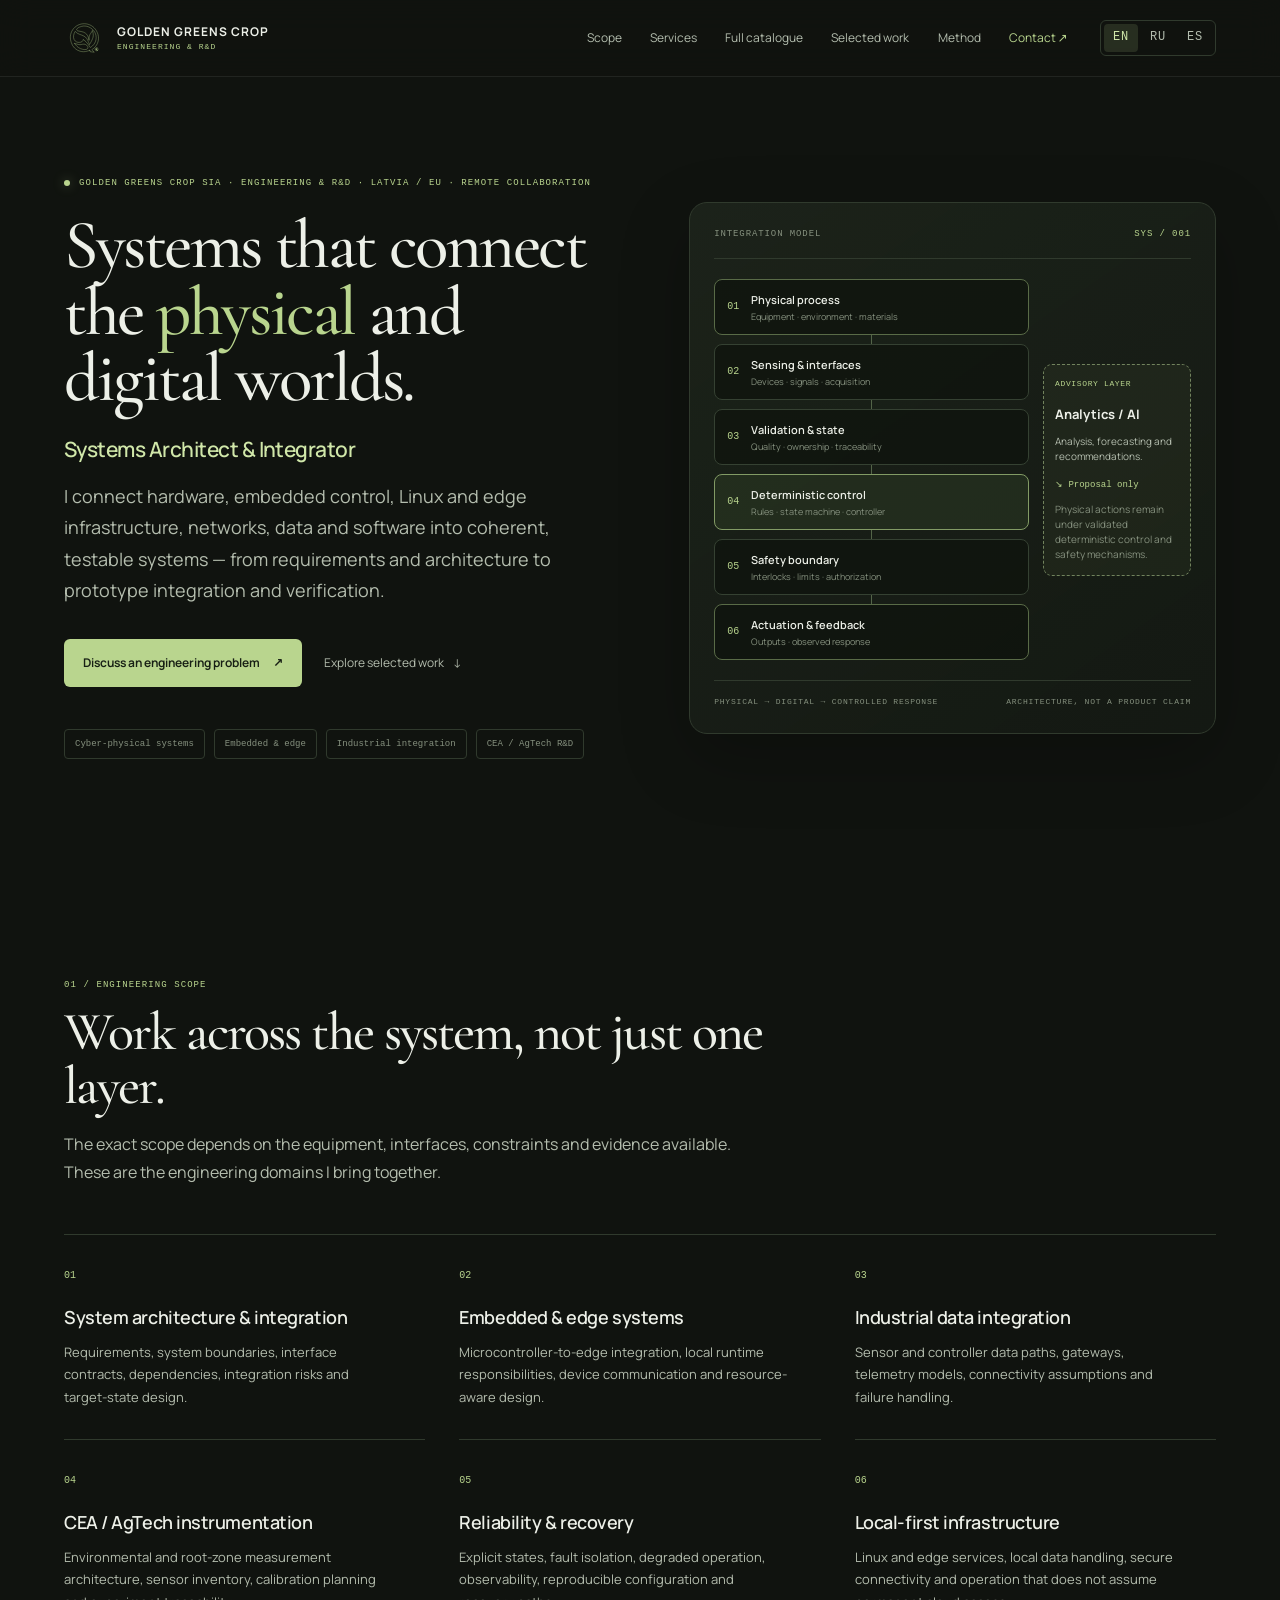
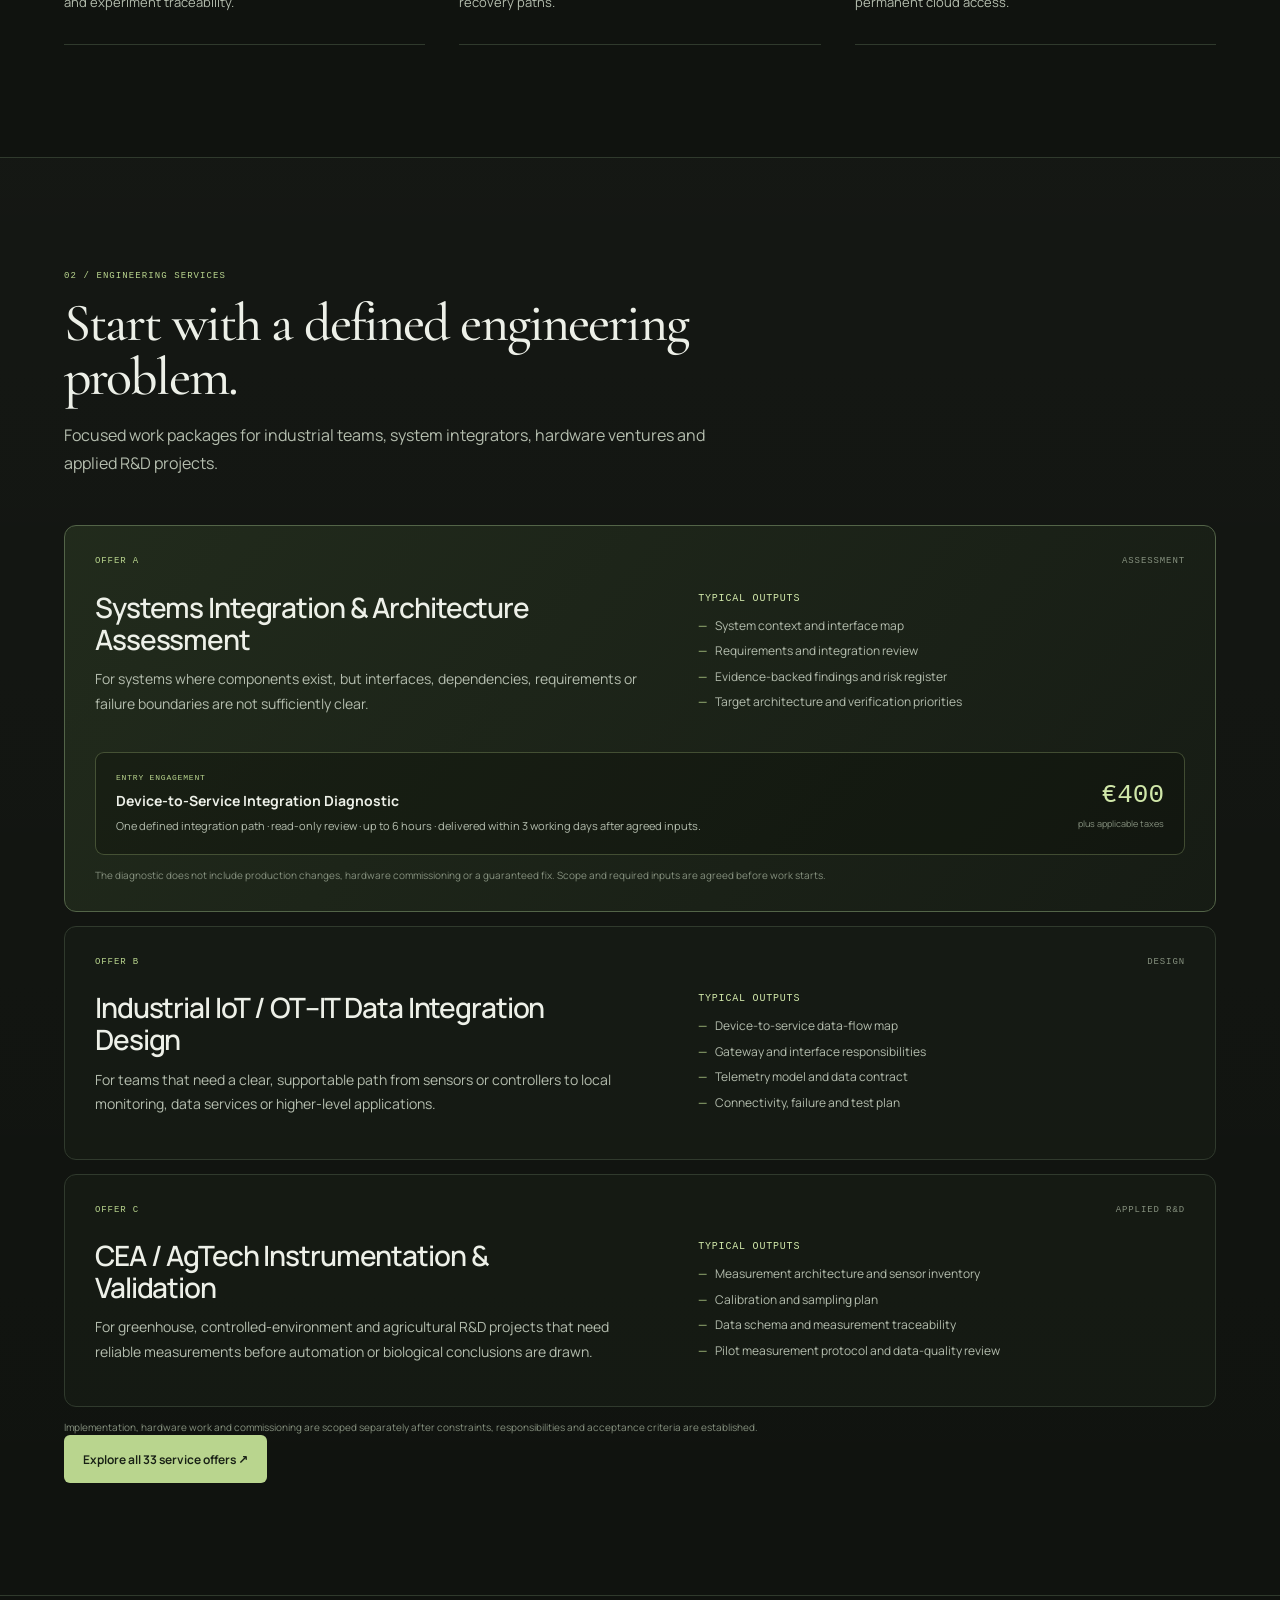
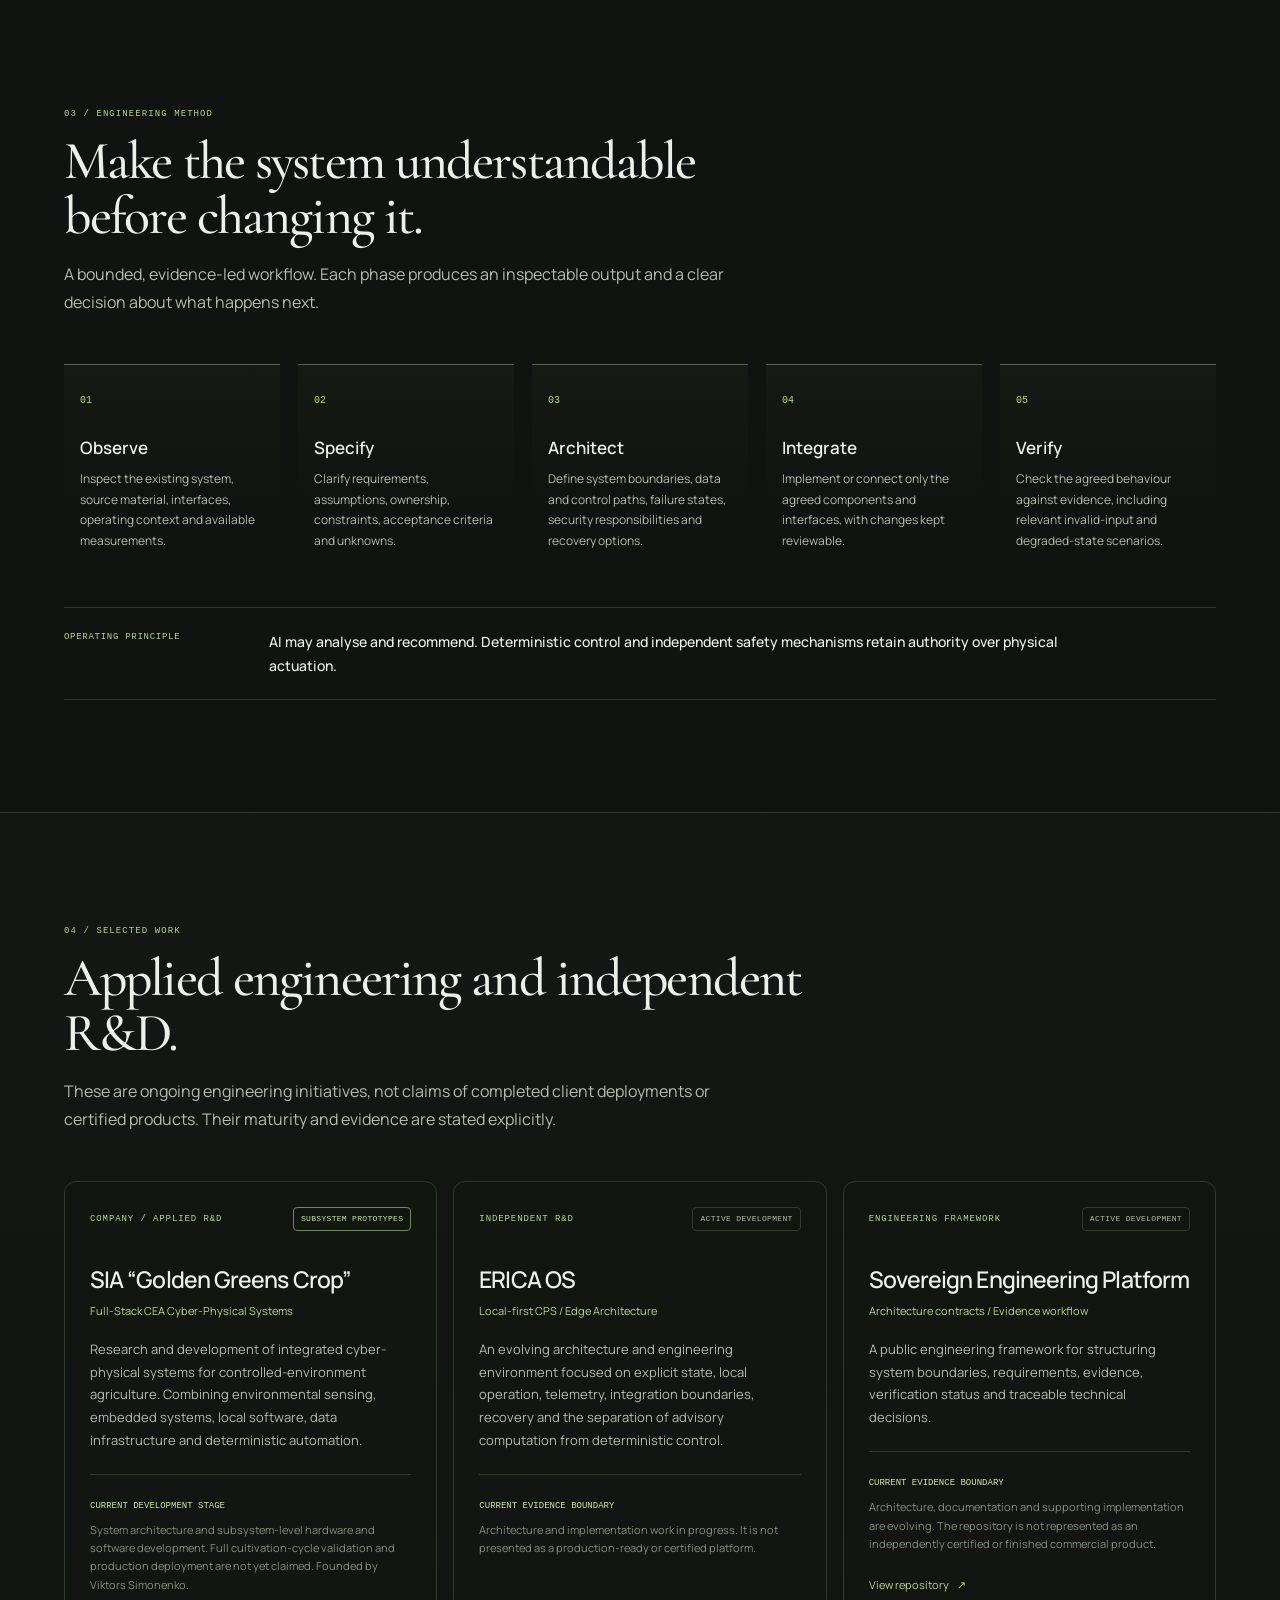
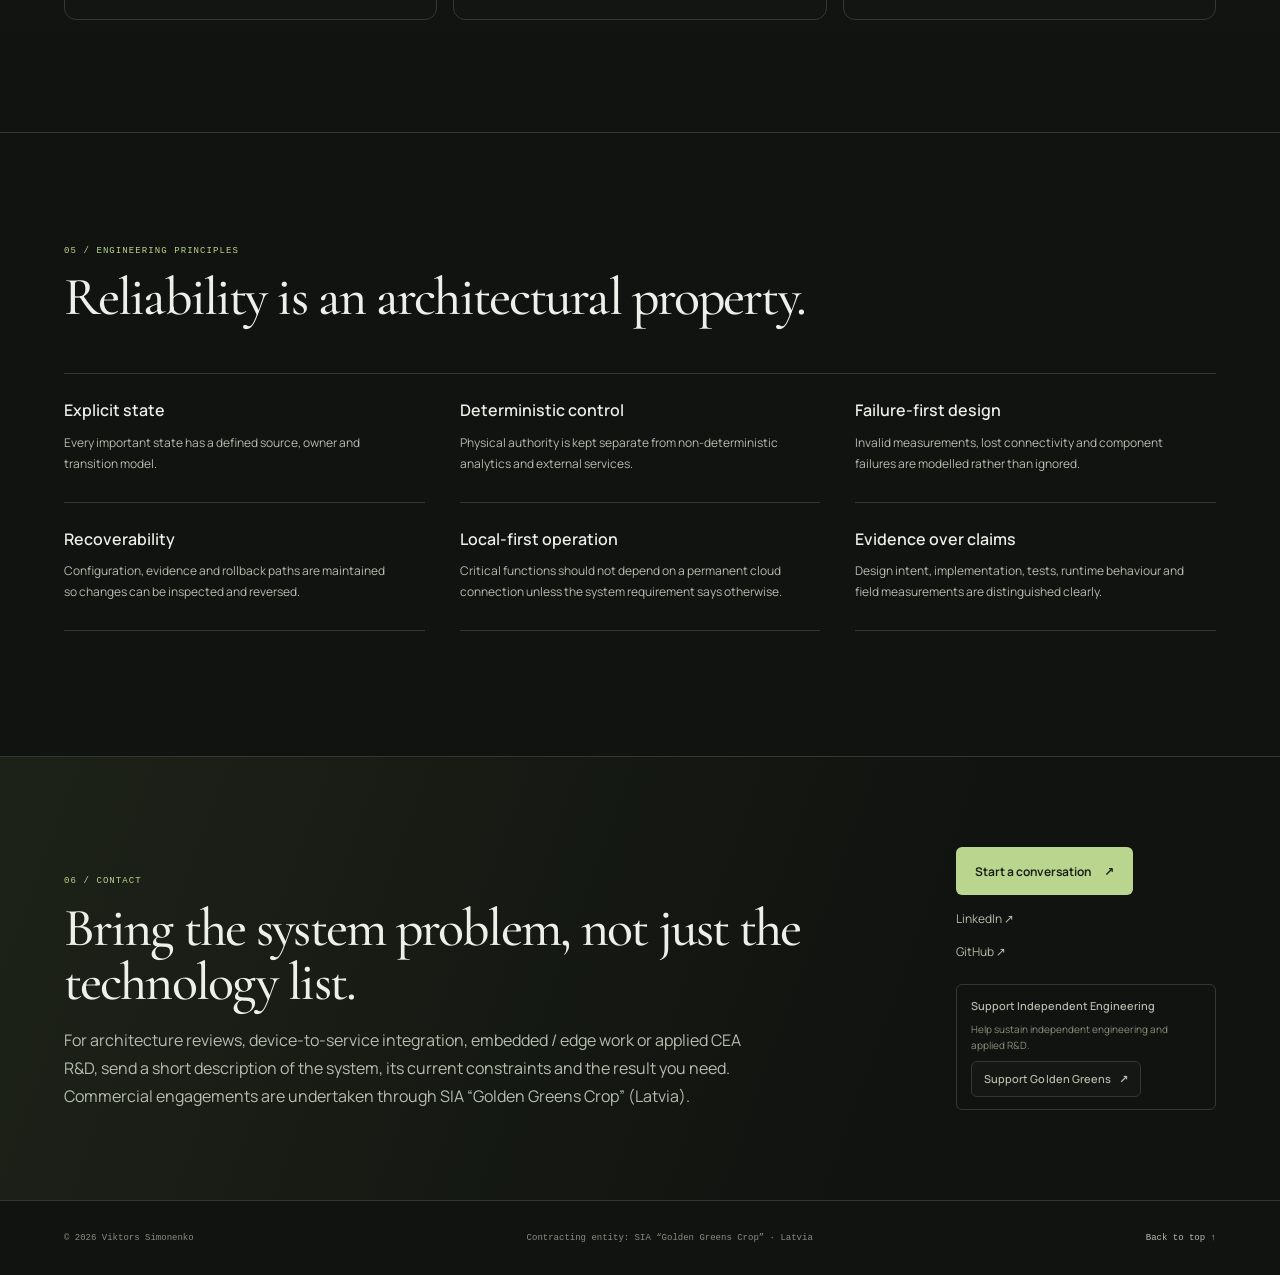
==== commit 21acb93f: "Add Spanish profile support: update index.html" ====
--- a/index.html
+++ b/index.html
@@ -27,8 +27,11 @@
 <meta property="og:description" content="Independent systems architect and integration engineer in Latvia. Cyber-physical systems, embedded and edge infrastructure, industrial integration, and CEA / AgTech R&amp;D.">
 <meta property="og:url" content="https://vitoog.github.io/Landingpage/">
 <meta name="twitter:card" content="summary">
+<meta property="og:locale:alternate" content="ru_RU">
+<meta property="og:locale:alternate" content="es_ES">
 <link rel="alternate" hreflang="en" href="https://vitoog.github.io/Landingpage/">
 <link rel="alternate" hreflang="ru" href="https://vitoog.github.io/Landingpage/ru/">
+<link rel="alternate" hreflang="es" href="https://vitoog.github.io/Landingpage/es/">
 <link rel="alternate" hreflang="x-default" href="https://vitoog.github.io/Landingpage/">
 <script type="application/ld+json">
 {
@@ -41,6 +44,7 @@
       "name": "Golden Greens Crop",
       "inLanguage": [
         "en",
+        "es",
         "ru"
       ],
       "publisher": {
@@ -79,6 +83,7 @@
       ],
       "url": "https://vitoog.github.io/Landingpage/",
       "jobTitle": "Systems Architect & Integration Engineer",
+      "description": "Independent systems architect and integration engineer working across cyber-physical systems, embedded and edge computing, OT/IT integration, industrial systems, CEA / AgTech R&D, and reliability engineering.",
       "sameAs": [
         "https://github.com/VitoOG",
         "https://www.linkedin.com/in/viktors-simonenko"
@@ -87,10 +92,13 @@
         "Cyber-physical systems engineering",
         "Systems architecture and integration",
         "Embedded systems and firmware",
-        "Edge computing",
-        "OT/IT integration",
-        "CEA / AgTech",
-        "Reliability engineering"
+        "Edge computing and local-first infrastructure",
+        "Operational technology and information technology integration",
+        "Industrial automation and data integration",
+        "Deterministic control architecture",
+        "Infrastructure security and DevSecOps",
+        "Controlled-environment agriculture",
+        "Reliability, fault isolation, and recovery engineering"
       ],
       "affiliation": {
         "@id": "https://vitoog.github.io/Landingpage/#organization"
@@ -110,16 +118,15 @@
       "sameAs": [
         "https://www.firmas.lv/lv/uznemumi/golden-greens-crop/40203766342",
         "https://company.lursoft.lv/lv/golden-greens-crop"
-      ]
+      ],
+      "founder": {
+        "@id": "https://vitoog.github.io/Landingpage/#person"
+      }
     }
   ]
 }
 </script>
 <!-- END MANAGED SEO -->
-
-  <link rel="icon" href="./assets/favicon/favicon.ico" sizes="any">
-  <link rel="icon" type="image/png" sizes="32x32" href="./assets/favicon/favicon-32x32.png">
-  <link rel="apple-touch-icon" sizes="180x180" href="./assets/favicon/apple-touch-icon.png">
 </head>
 <body>
   <a class="skip-link" href="#main">Skip to content</a>
@@ -152,6 +159,7 @@
         <div class="language-switch" aria-label="Language selection">
           <a class="language-option is-active" href="./" lang="en" aria-current="page">EN</a>
           <a class="language-option" href="ru/" lang="ru" hreflang="ru">RU</a>
+          <a class="language-option" href="es/" lang="es" hreflang="es">ES</a>
         </div>
       </nav>
     </div>
--- a/css/responsive.css
+++ b/css/responsive.css
@@ -108,3 +108,244 @@
   html { scroll-behavior: auto; }
   *, *::before, *::after { scroll-behavior: auto !important; transition-duration: .01ms !important; animation-duration: .01ms !important; animation-iteration-count: 1 !important; }
 }
+
+
+/*
+ * Mobile readability pass.
+ * Keep the desktop art direction; make body copy and controls usable
+ * at phone widths without changing content, routes or catalogue data.
+ */
+@media (max-width: 760px) {
+  body {
+    font-size: 16px;
+    line-height: 1.7;
+  }
+
+  .eyebrow {
+    font-size: 10px;
+    letter-spacing: .09em;
+  }
+
+  .hero h1 {
+    line-height: 1.04;
+  }
+
+  .hero-role {
+    font-size: 18px;
+    line-height: 1.45;
+  }
+
+  .hero-lead,
+  .section-summary,
+  .contact-inner > div:first-child > p:last-child {
+    font-size: 16px;
+    line-height: 1.75;
+  }
+
+  .scope-item p,
+  .principles-grid p,
+  .service-content p,
+  .diagnostic-strip p,
+  .method-steps p,
+  .work-card > p:not(.work-subtitle),
+  .work-evidence p,
+  .catalog-support p:not(.eyebrow) {
+    font-size: 15px;
+    line-height: 1.75;
+  }
+
+  .service-meta,
+  .work-card-top {
+    flex-wrap: wrap;
+    align-items: flex-start;
+    gap: 8px 12px;
+    font-size: 10px;
+    line-height: 1.5;
+    letter-spacing: .06em;
+  }
+
+  .deliverables h4,
+  .work-evidence strong {
+    font-size: 11px;
+  }
+
+  .deliverables li {
+    font-size: 14px;
+    line-height: 1.7;
+  }
+
+  .diagnostic-label {
+    font-size: 10px;
+  }
+
+  .diagnostic-strip strong {
+    font-size: 15px;
+    line-height: 1.5;
+  }
+
+  .work-subtitle {
+    font-size: 14px;
+    line-height: 1.55;
+  }
+
+  .maturity {
+    font-size: 10px;
+    line-height: 1.4;
+  }
+
+  .support-card h3 {
+    font-size: 13px;
+  }
+
+  .support-card p {
+    font-size: 13px;
+    line-height: 1.65;
+  }
+
+  .footer-inner {
+    font-size: 11px;
+    line-height: 1.6;
+  }
+
+  .button,
+  .text-link {
+    font-size: 14px;
+  }
+
+  .hero-tags span {
+    font-size: 10px;
+  }
+
+  .visual-topline,
+  .visual-caption {
+    font-size: 10px;
+    line-height: 1.5;
+  }
+
+  .node-index {
+    font-size: 11px;
+  }
+
+  .system-node strong {
+    font-size: 12px;
+    line-height: 1.4;
+  }
+
+  .system-node small {
+    font-size: 10px;
+    line-height: 1.5;
+  }
+
+  .advisory-label {
+    font-size: 9px;
+    line-height: 1.5;
+  }
+
+  .advisory-node p,
+  .advisory-node small {
+    font-size: 12px;
+    line-height: 1.6;
+  }
+
+  .advisory-rule {
+    font-size: 10px;
+  }
+
+  /* Service catalogue: larger copy, labels and touch targets. */
+  .catalog-section .catalog-search-wrap input {
+    min-height: 54px;
+    font-size: 16px;
+  }
+
+  .catalog-filters .catalog-filter {
+    min-height: 42px;
+    padding: 8px 14px;
+    font-size: 14px;
+    line-height: 1.35;
+  }
+
+  .catalog-count {
+    font-size: 12px;
+  }
+
+  .catalog-card .catalog-card-meta .catalog-id {
+    font-size: 10px;
+  }
+
+  .catalog-card .catalog-card-meta .catalog-category {
+    font-size: 11px;
+    line-height: 1.45;
+  }
+
+  .catalog-card h2 {
+    font-size: 20px;
+    line-height: 1.35;
+  }
+
+  .catalog-card .catalog-problem {
+    font-size: 15px;
+    line-height: 1.75;
+  }
+
+  .catalog-card .catalog-deliverables {
+    font-size: 14px;
+    line-height: 1.75;
+  }
+
+  .catalog-card .catalog-billing {
+    font-size: 12px;
+    line-height: 1.5;
+  }
+
+  .catalog-card .catalog-details {
+    display: inline-flex;
+    min-height: 42px;
+    align-items: center;
+    font-size: 14px;
+  }
+
+  .offer-dialog .dialog-field strong {
+    font-size: 11px;
+  }
+
+  .offer-dialog .dialog-field p {
+    font-size: 15px;
+    line-height: 1.75;
+  }
+
+  .catalog-support h2 {
+    font-size: 22px;
+    line-height: 1.35;
+  }
+}
+
+@media (max-width: 480px) {
+  .section-heading h2,
+  .contact-inner h2 {
+    line-height: 1.08;
+  }
+
+  .service-card {
+    padding: 20px 18px;
+  }
+
+  .work-card {
+    padding: 20px;
+  }
+
+  .offer-dialog {
+    padding: 20px 18px;
+  }
+
+  .dialog-close {
+    min-width: 42px;
+    min-height: 42px;
+  }
+
+  .primary-navigation .language-switch a {
+    min-width: 40px;
+    min-height: 40px;
+    justify-content: center;
+    font-size: 12px;
+  }
+}
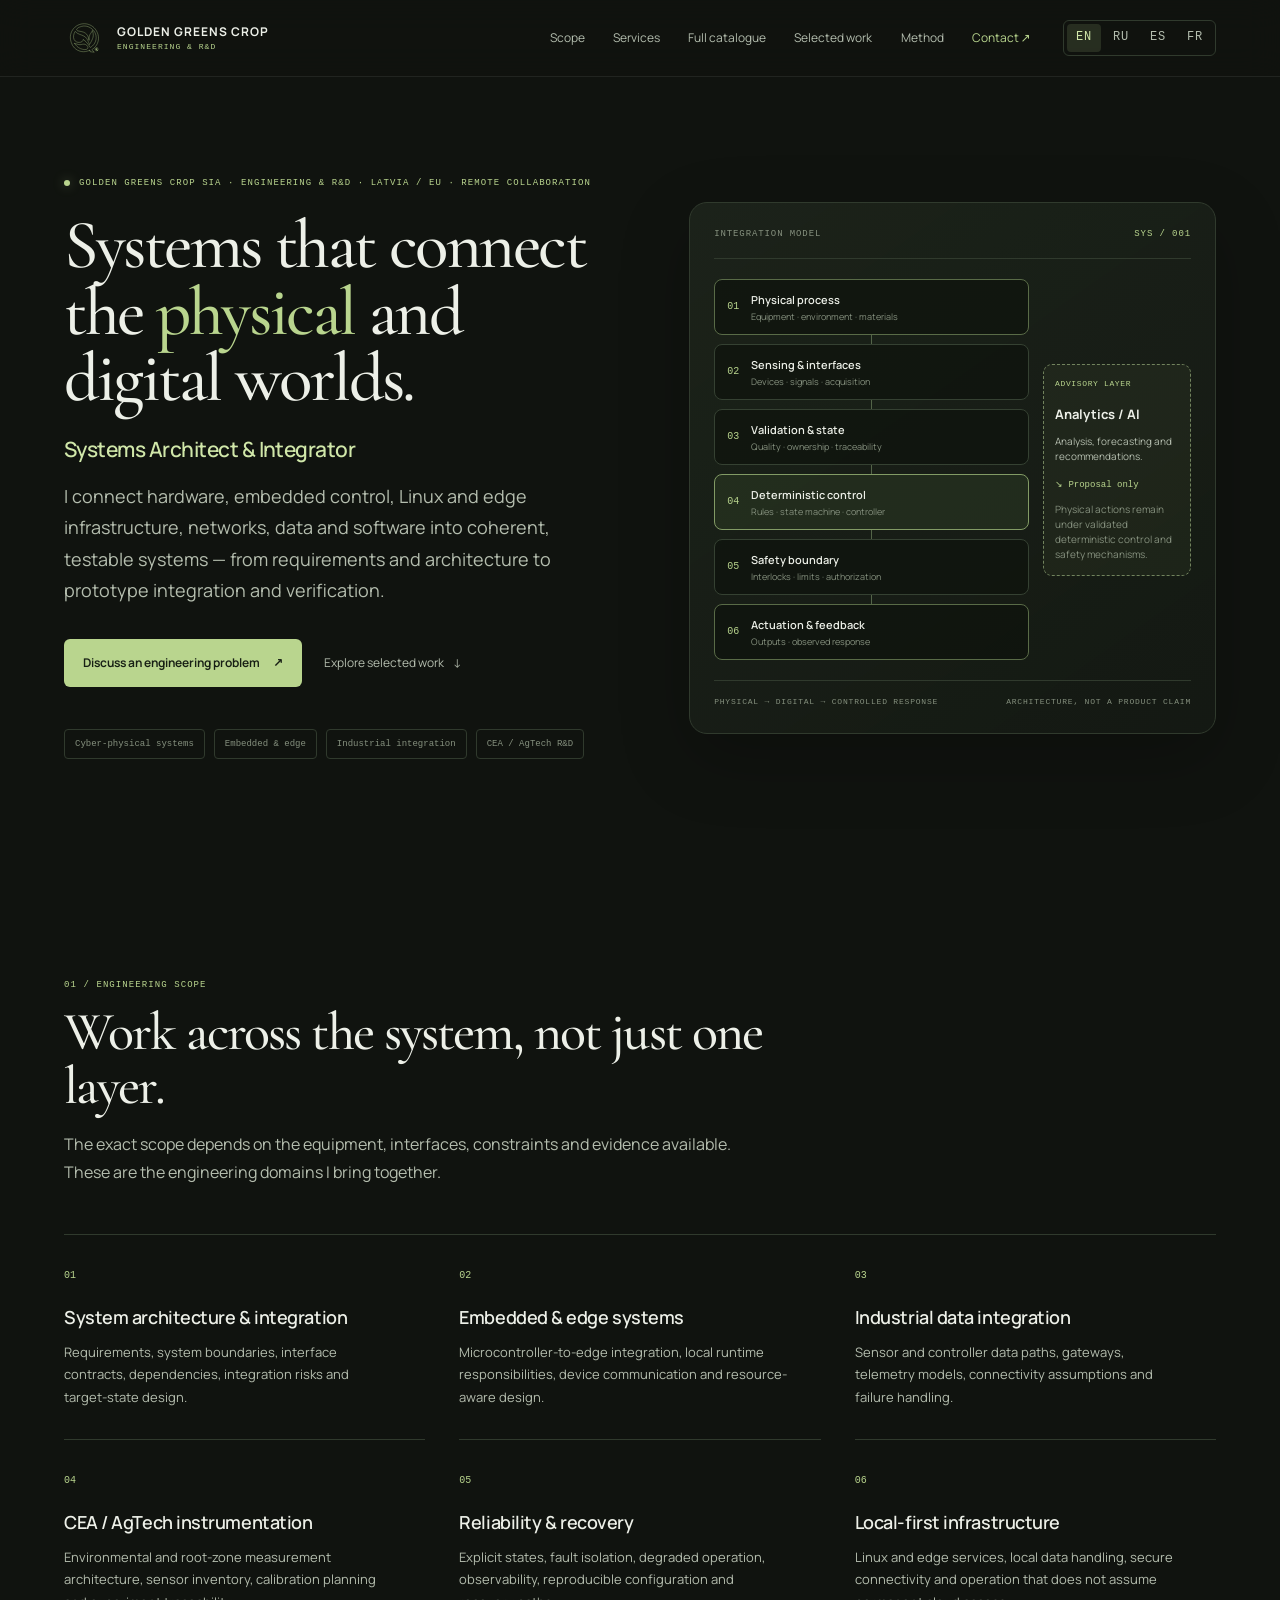
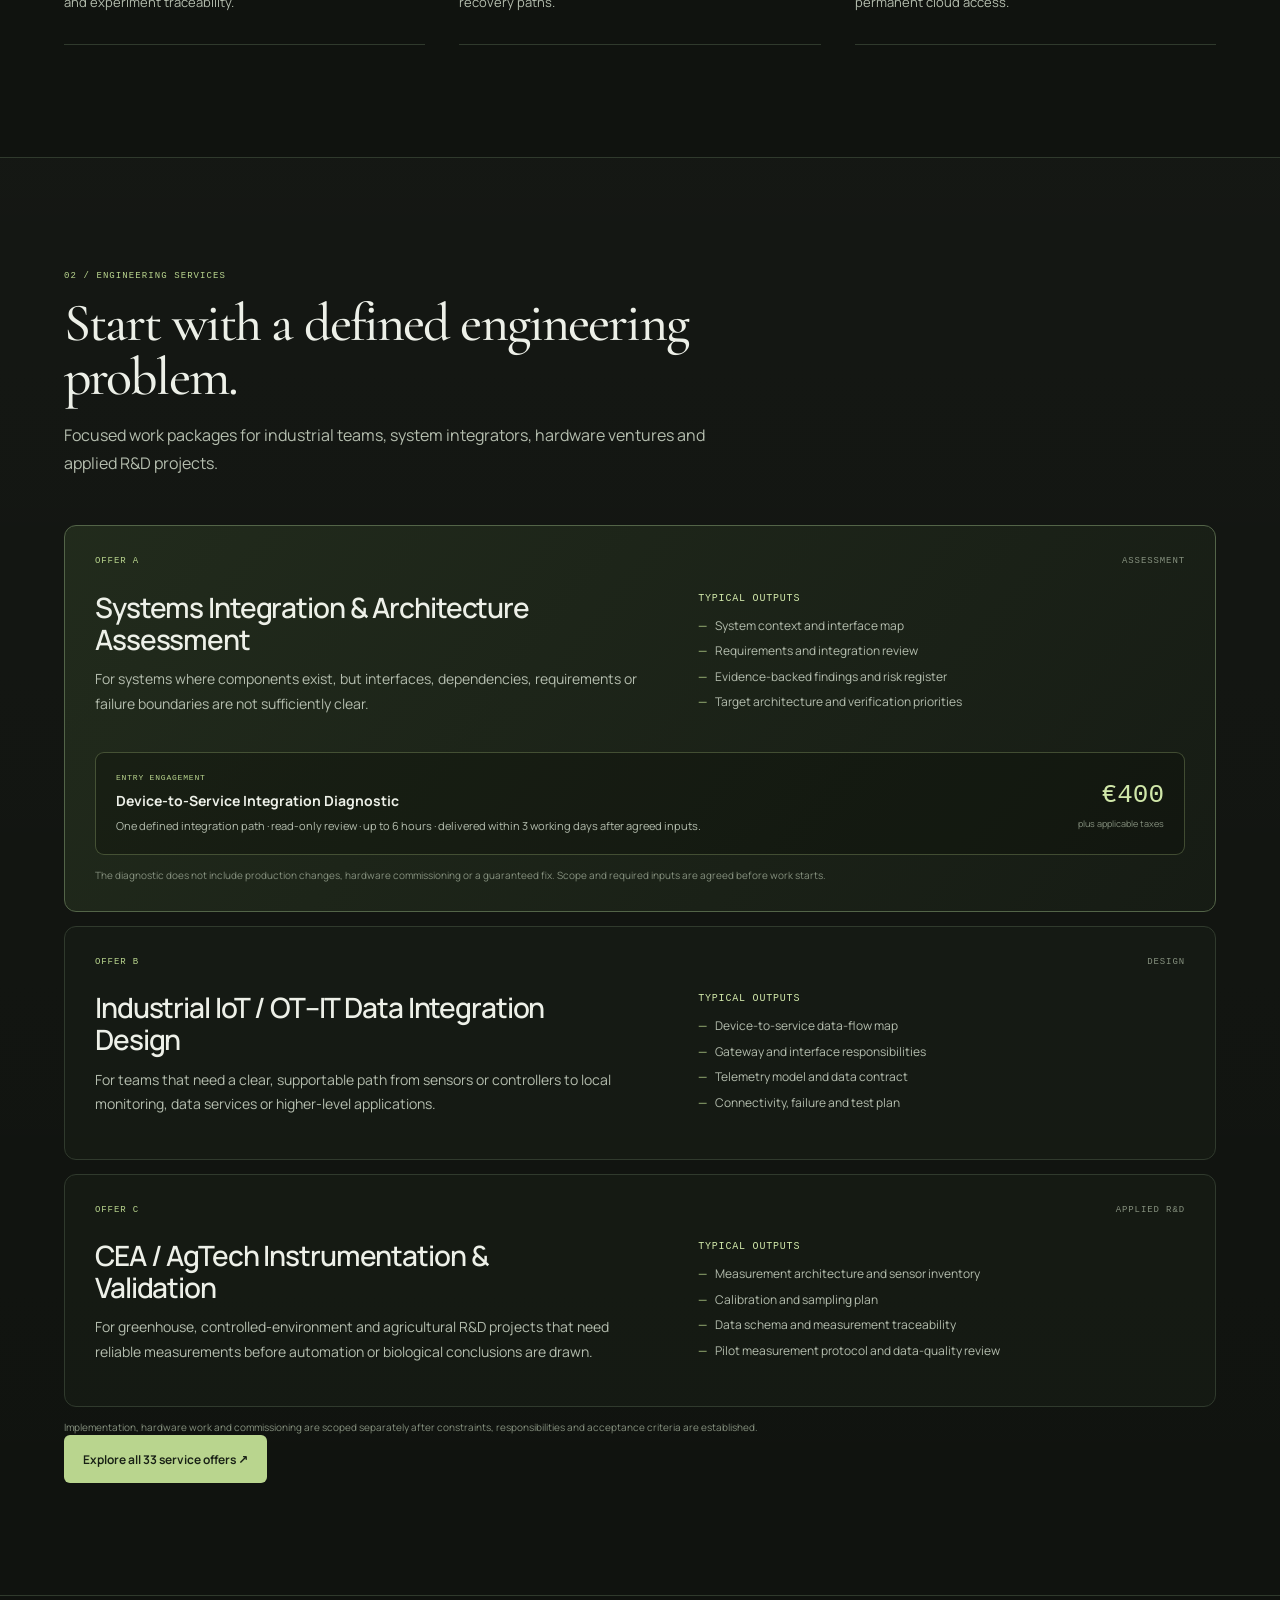
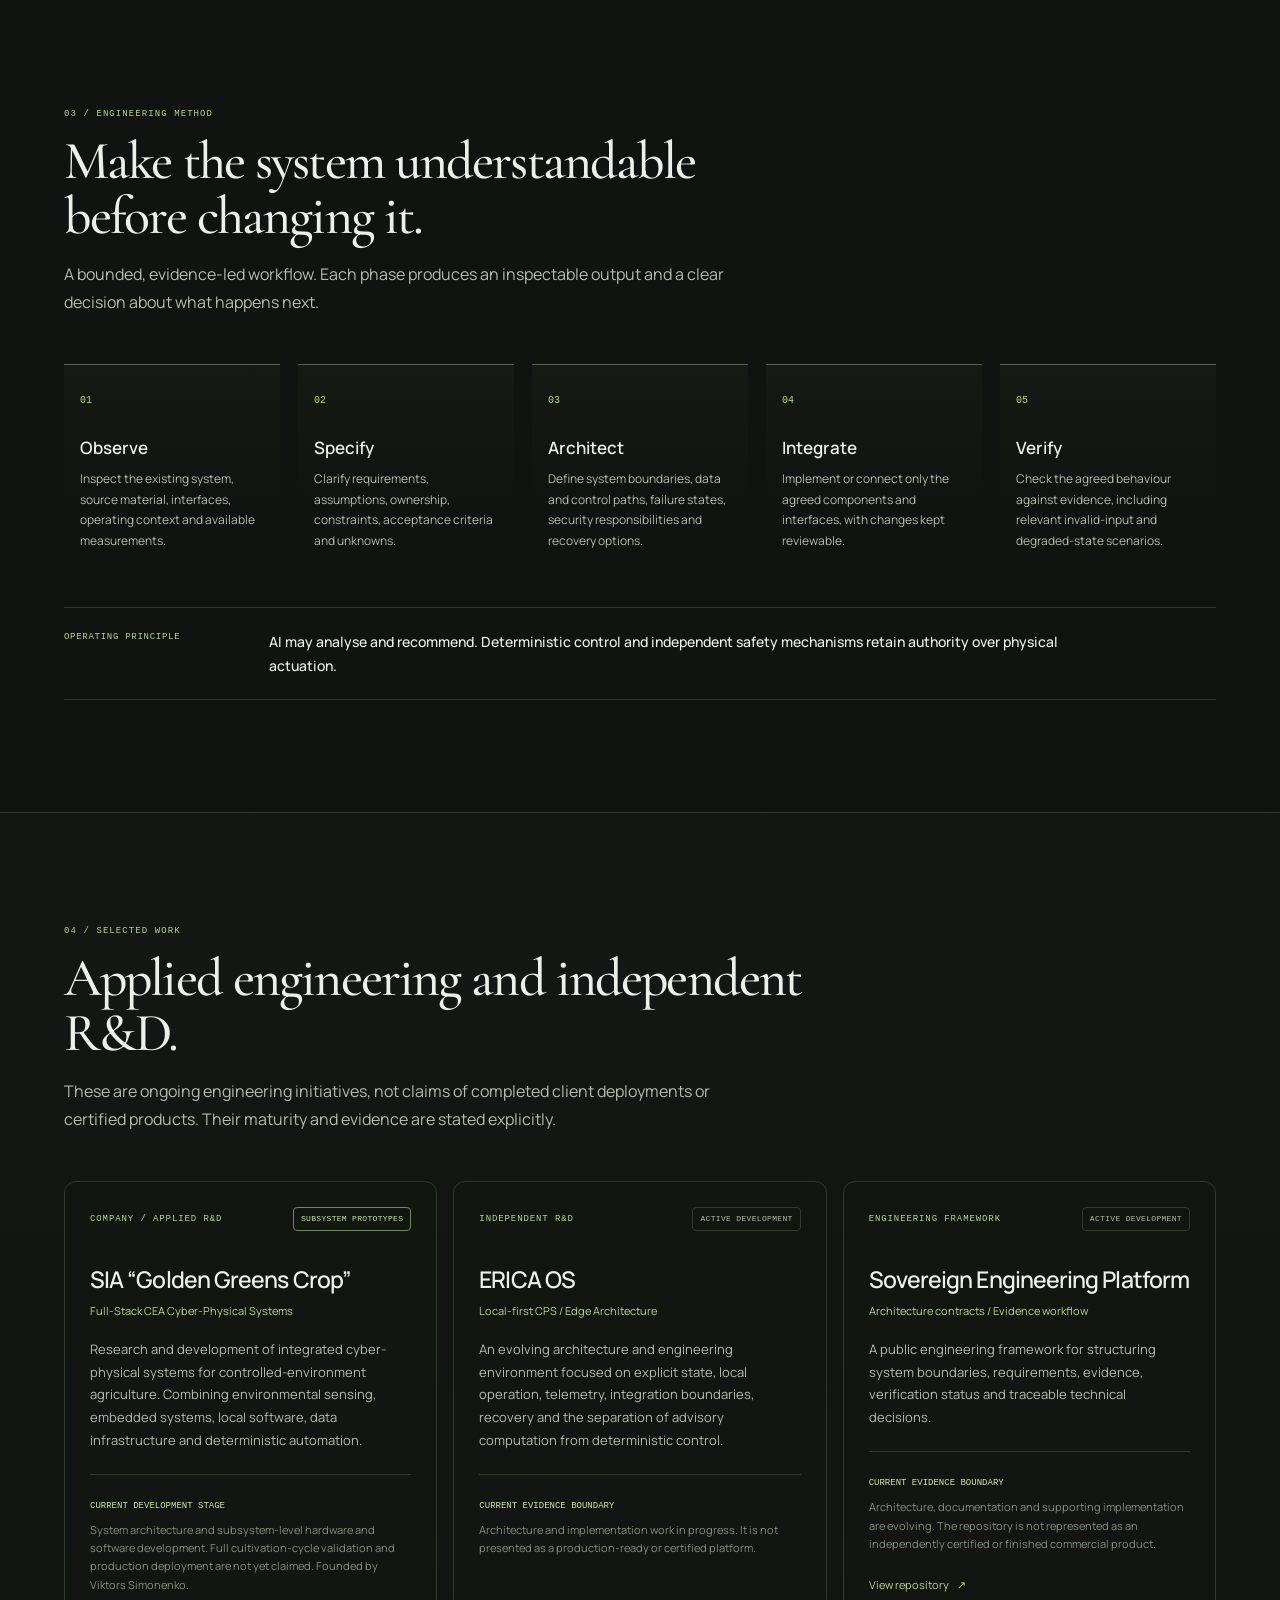
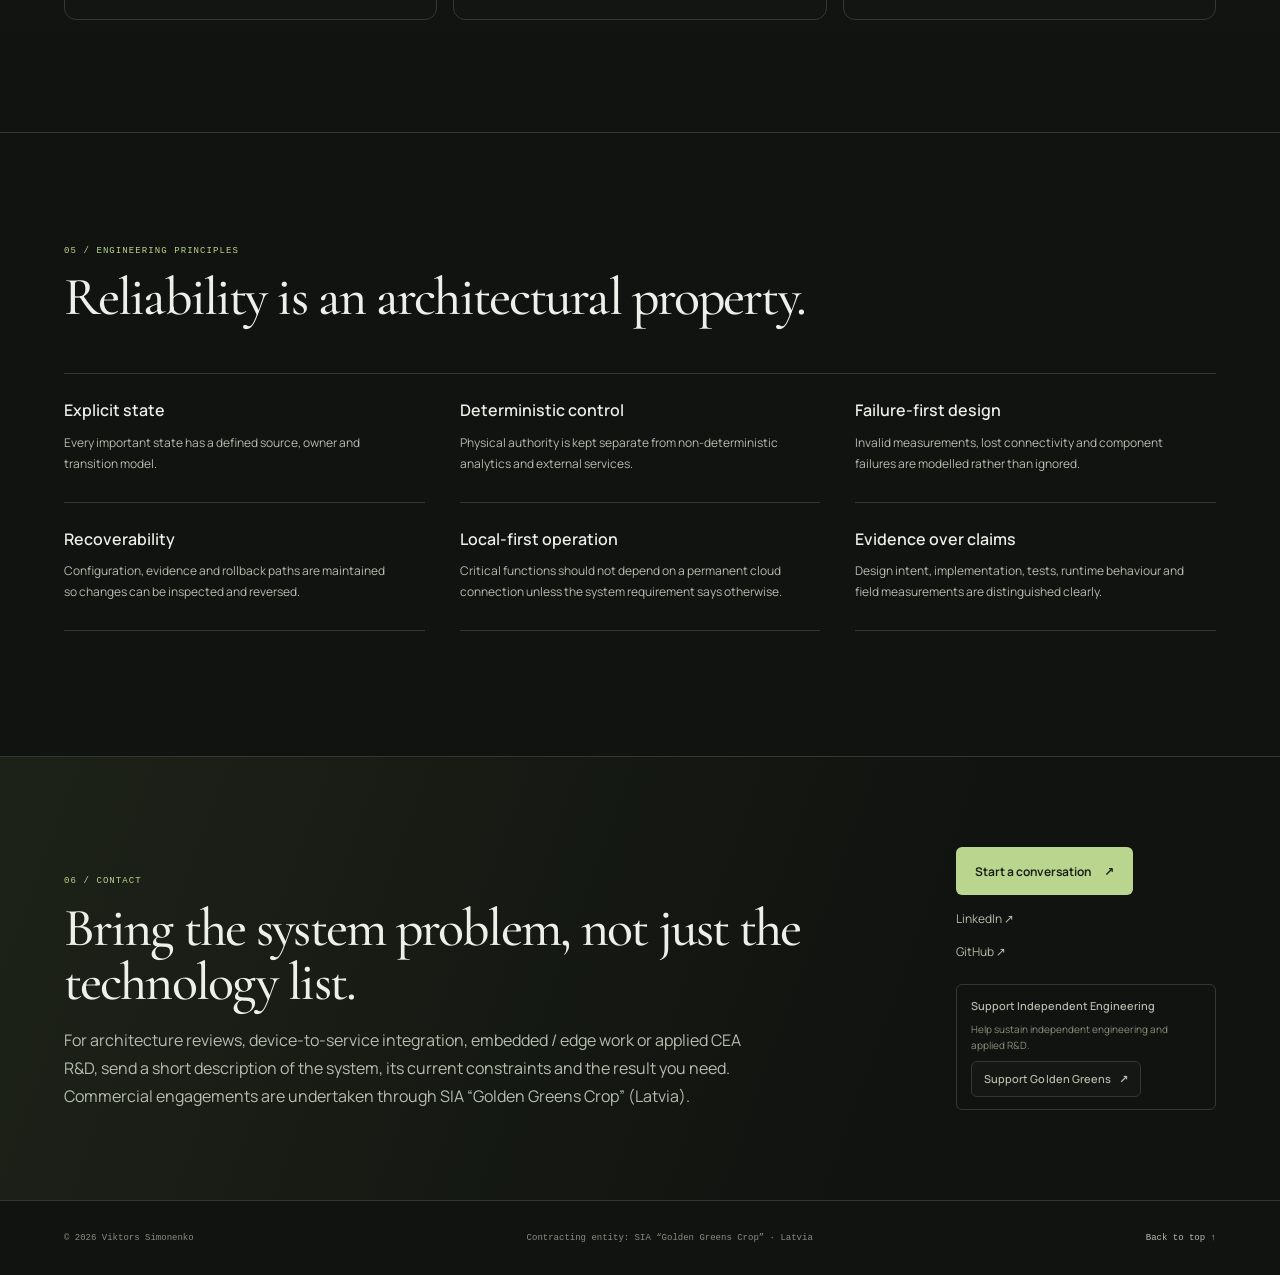
==== commit bbd316c0: "Add French localization and synchronized site metadata" ====
--- a/index.html
+++ b/index.html
@@ -77,18 +77,17 @@
       "@type": "Person",
       "@id": "https://vitoog.github.io/Landingpage/#person",
       "name": "Viktors Simonenko",
-      "alternateName": [
+      "alternate_name": [
         "Виктор Симоненко",
         "VitoOG"
       ],
-      "url": "https://vitoog.github.io/Landingpage/",
-      "jobTitle": "Systems Architect & Integration Engineer",
+      "job_title": "Systems Architect & Integration Engineer",
       "description": "Independent systems architect and integration engineer working across cyber-physical systems, embedded and edge computing, OT/IT integration, industrial systems, CEA / AgTech R&D, and reliability engineering.",
-      "sameAs": [
+      "same_as": [
         "https://github.com/VitoOG",
         "https://www.linkedin.com/in/viktors-simonenko"
       ],
-      "knowsAbout": [
+      "knows_about": [
         "Cyber-physical systems engineering",
         "Systems architecture and integration",
         "Embedded systems and firmware",
@@ -100,6 +99,7 @@
         "Controlled-environment agriculture",
         "Reliability, fault isolation, and recovery engineering"
       ],
+      "url": "https://vitoog.github.io/Landingpage/",
       "affiliation": {
         "@id": "https://vitoog.github.io/Landingpage/#organization"
       }
@@ -108,17 +108,19 @@
       "@type": "Organization",
       "@id": "https://vitoog.github.io/Landingpage/#organization",
       "name": "Golden Greens Crop",
-      "legalName": "SIA \"Golden Greens Crop\"",
-      "foundingDate": "2026-07-31",
+      "legal_name": "SIA \"Golden Greens Crop\"",
+      "founding_date": "2026-07-31",
+      "registration_number": "40203766342",
+      "description": "A Latvia-registered R&D company established to develop and validate cyber-physical systems.",
+      "same_as": [
+        "https://www.firmas.lv/lv/uznemumi/golden-greens-crop/40203766342",
+        "https://company.lursoft.lv/lv/golden-greens-crop"
+      ],
       "identifier": {
         "@type": "PropertyValue",
         "propertyID": "Latvian Enterprise Registration Number",
         "value": "40203766342"
       },
-      "sameAs": [
-        "https://www.firmas.lv/lv/uznemumi/golden-greens-crop/40203766342",
-        "https://company.lursoft.lv/lv/golden-greens-crop"
-      ],
       "founder": {
         "@id": "https://vitoog.github.io/Landingpage/#person"
       }
@@ -160,6 +162,7 @@
           <a class="language-option is-active" href="./" lang="en" aria-current="page">EN</a>
           <a class="language-option" href="ru/" lang="ru" hreflang="ru">RU</a>
           <a class="language-option" href="es/" lang="es" hreflang="es">ES</a>
+          <a class="language-option" href="fr/" lang="fr" hreflang="fr">FR</a>
         </div>
       </nav>
     </div>
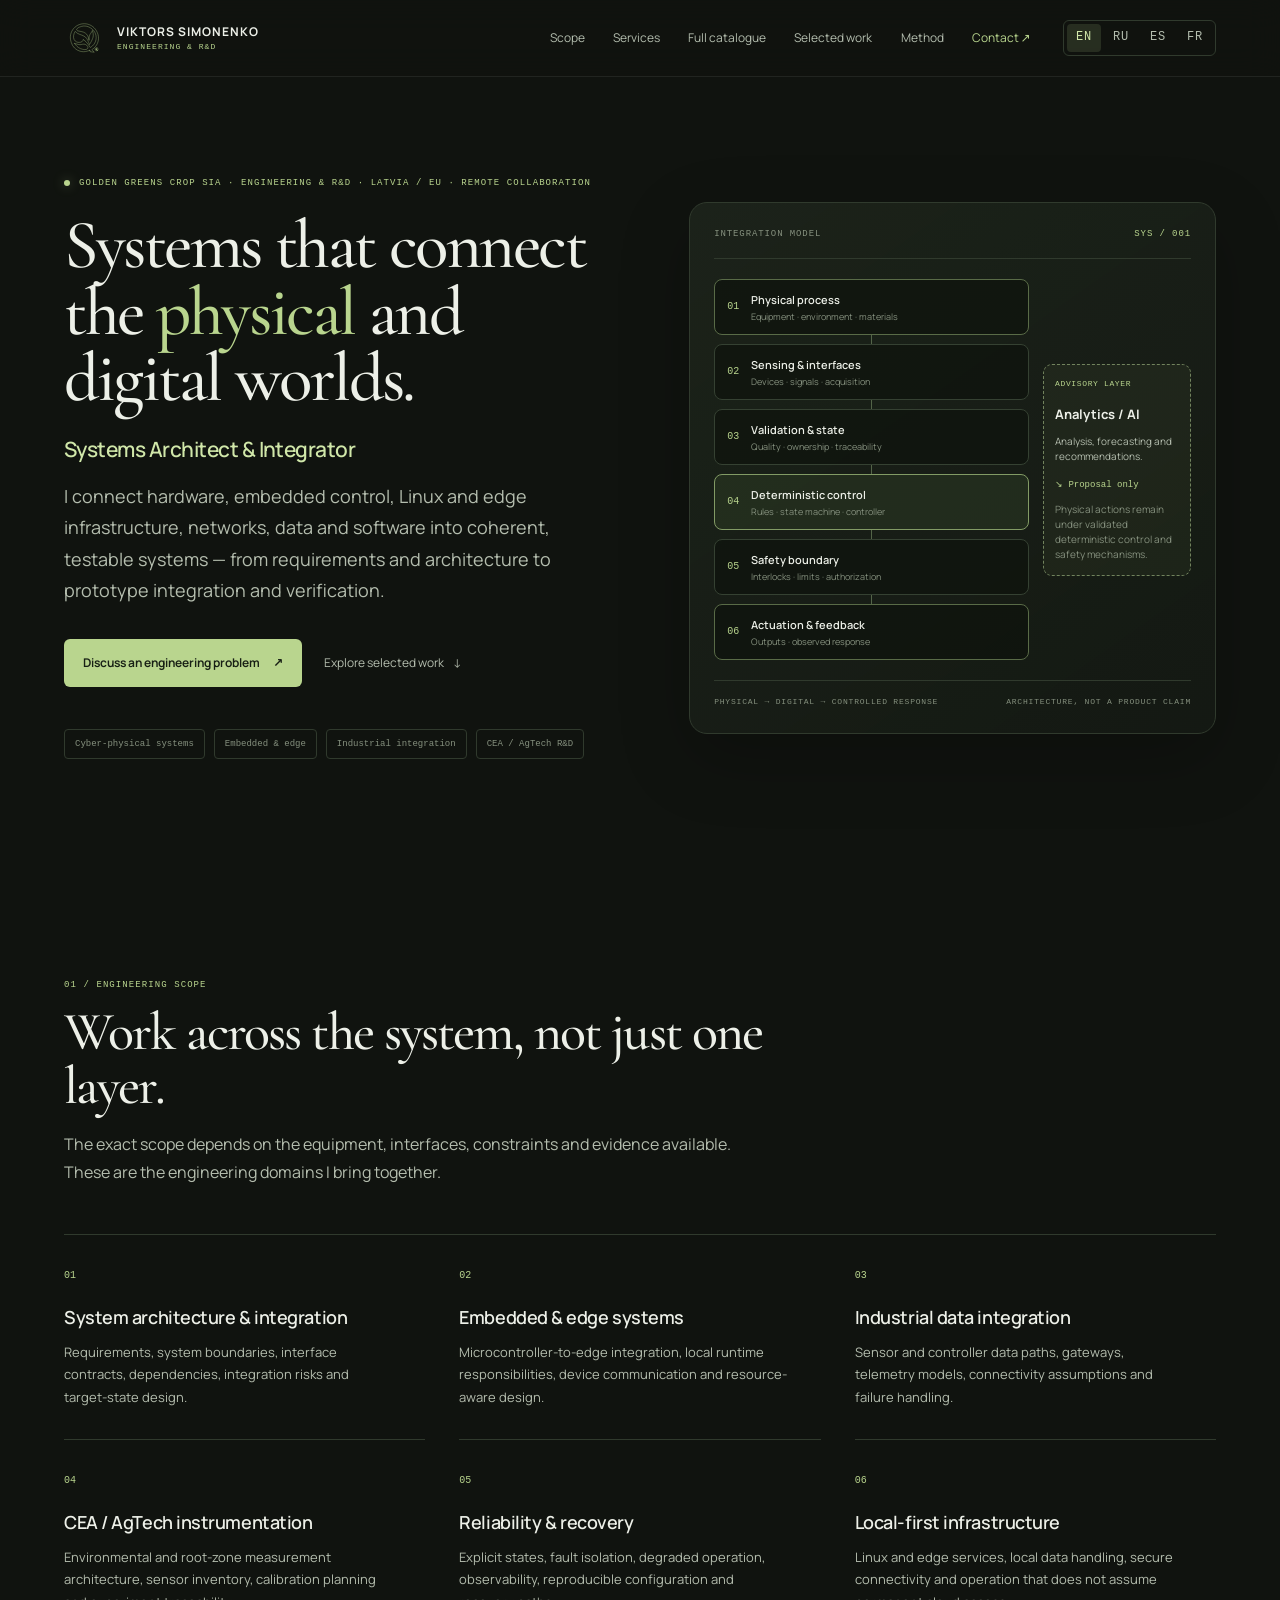
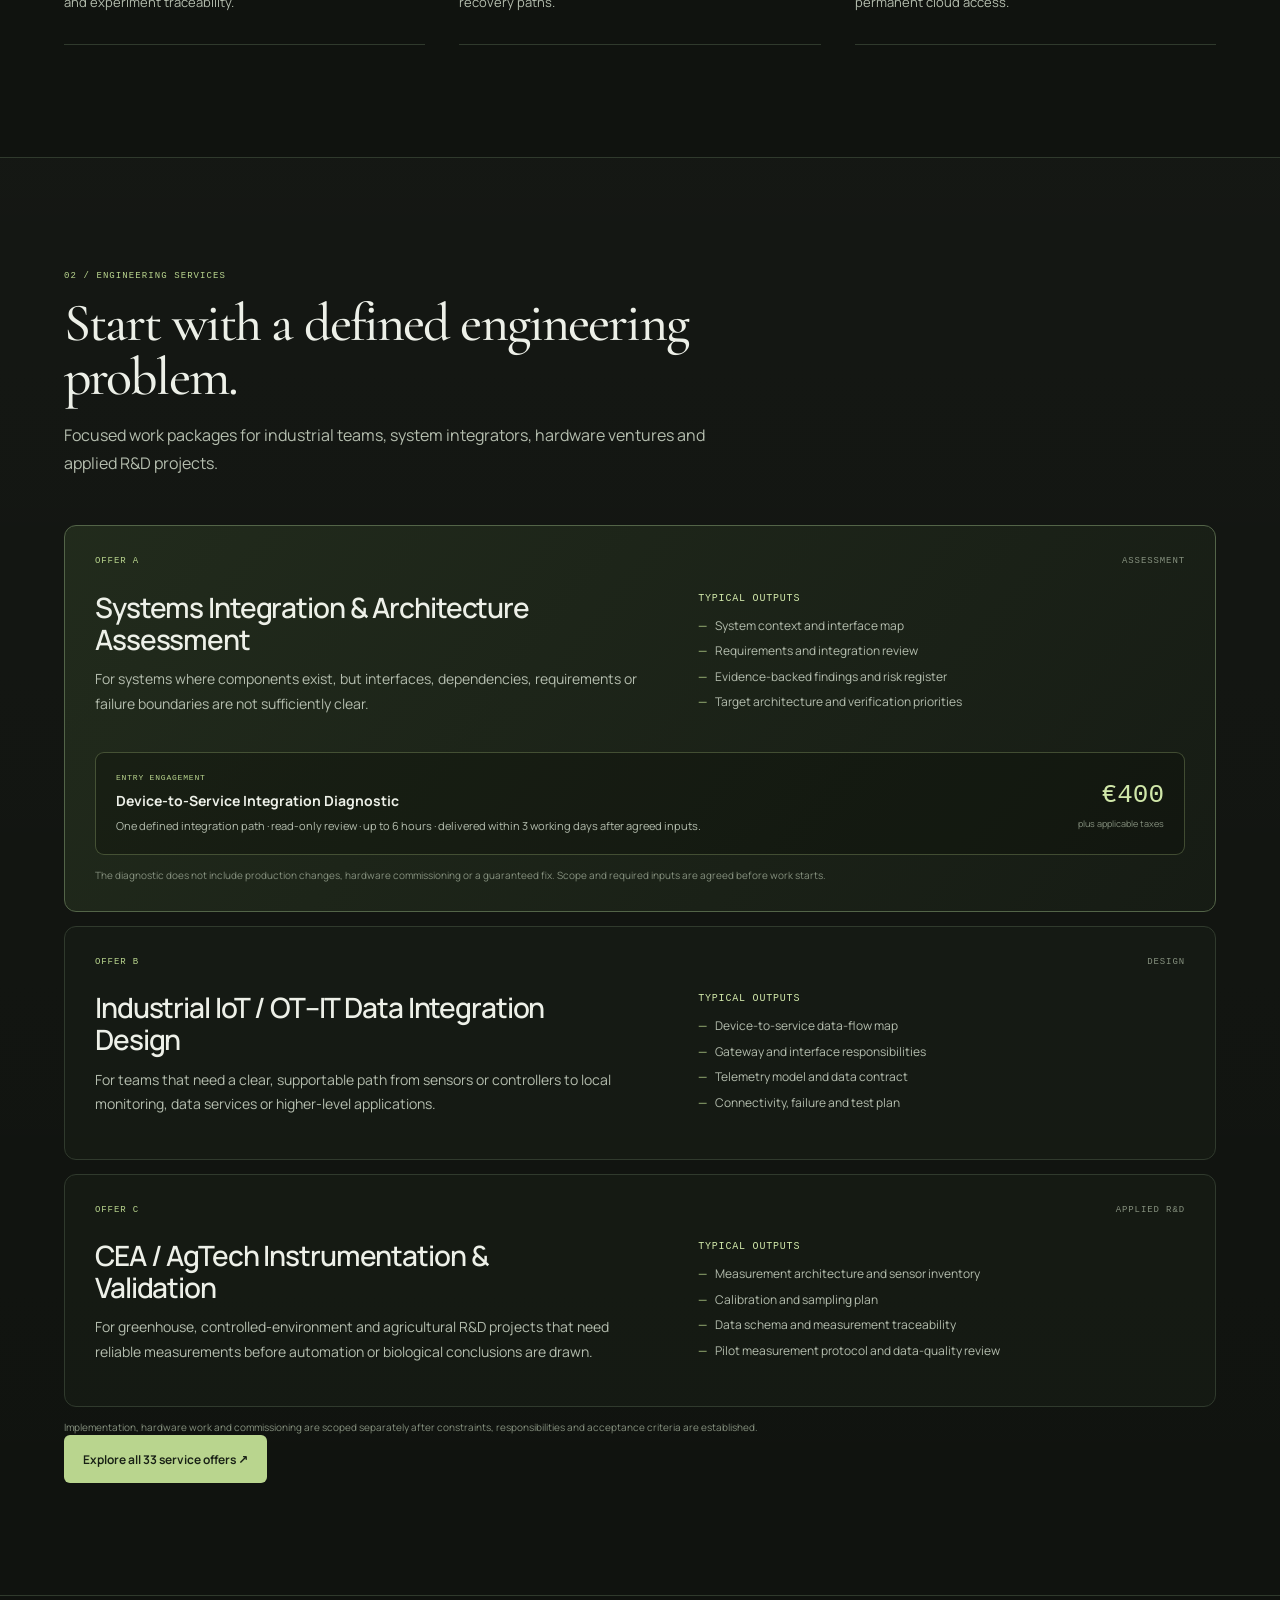
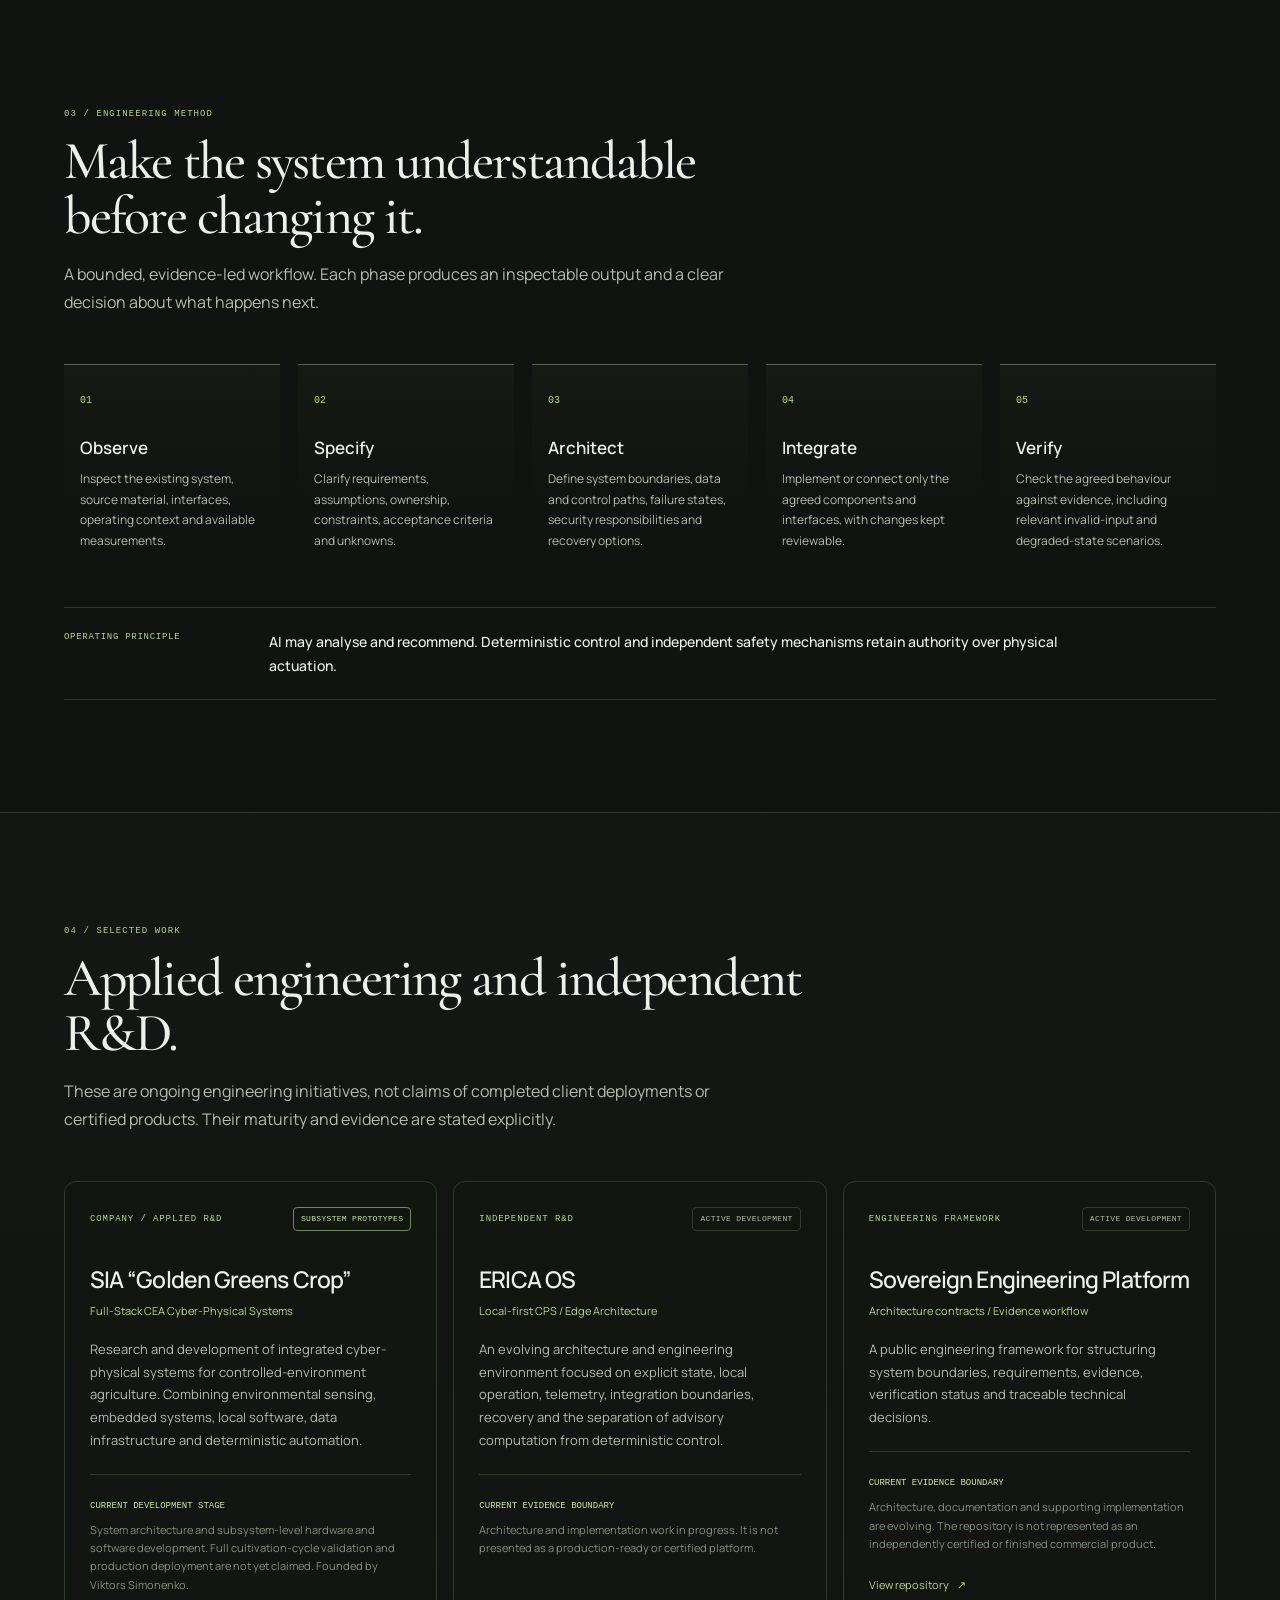
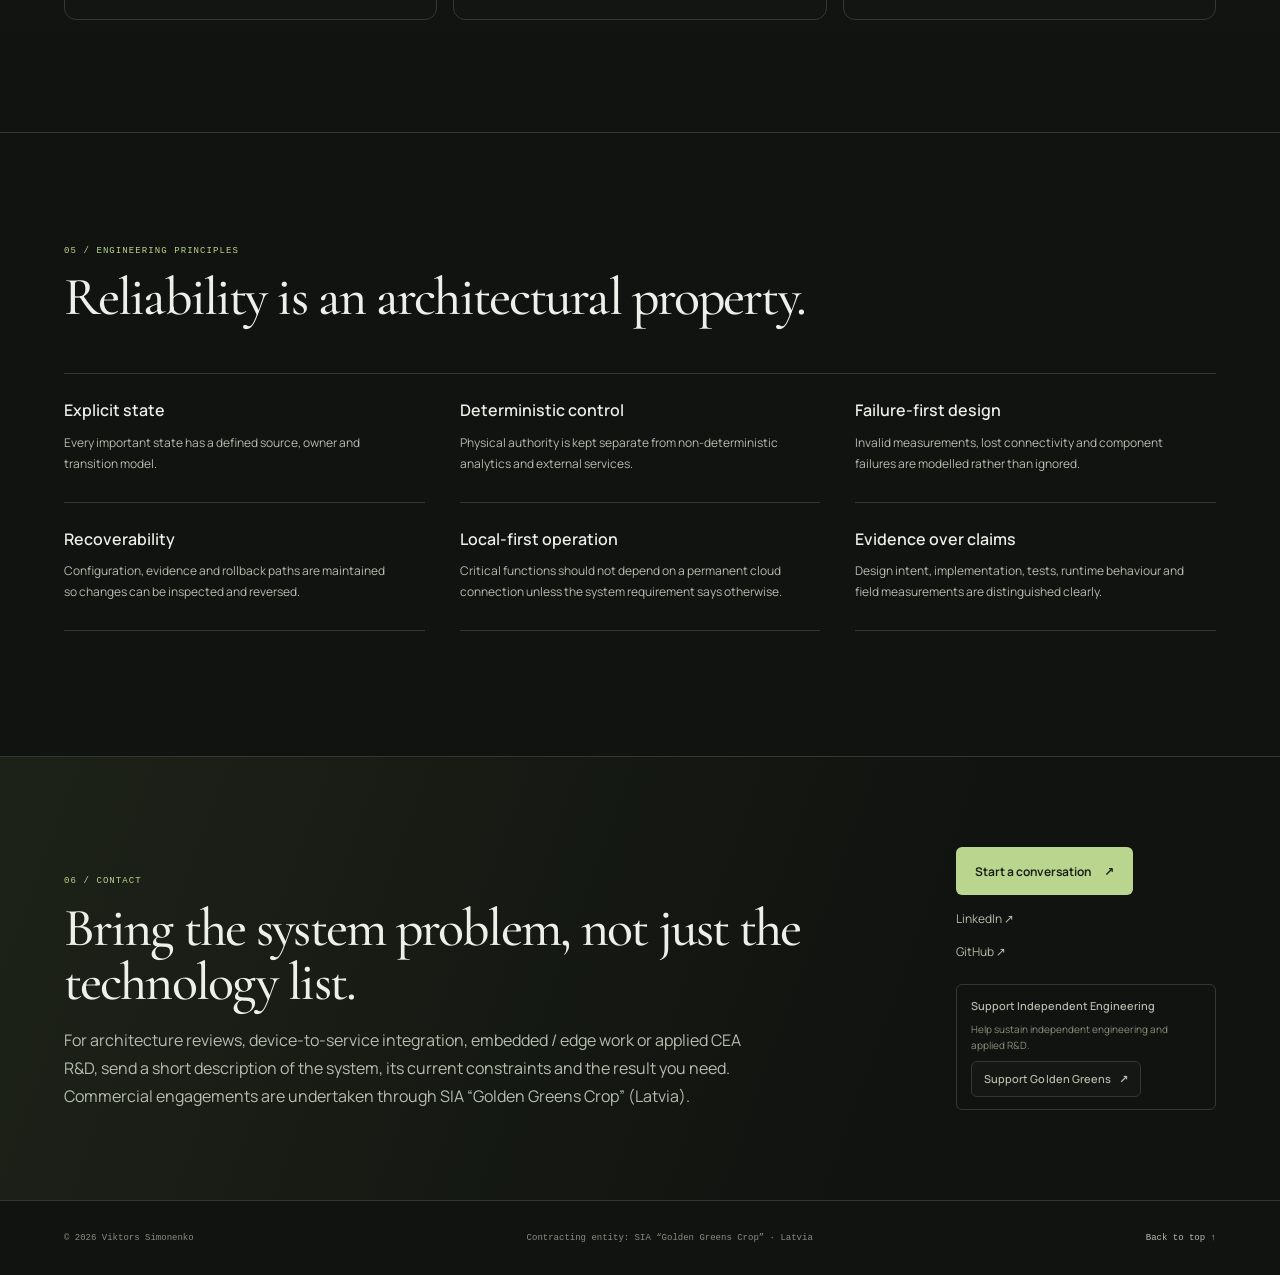
==== commit 2008163c: "Use personal identity as primary site wordmark" ====
--- a/index.html
+++ b/index.html
@@ -29,9 +29,11 @@
 <meta name="twitter:card" content="summary">
 <meta property="og:locale:alternate" content="ru_RU">
 <meta property="og:locale:alternate" content="es_ES">
+<meta property="og:locale:alternate" content="fr_FR">
 <link rel="alternate" hreflang="en" href="https://vitoog.github.io/Landingpage/">
 <link rel="alternate" hreflang="ru" href="https://vitoog.github.io/Landingpage/ru/">
 <link rel="alternate" hreflang="es" href="https://vitoog.github.io/Landingpage/es/">
+<link rel="alternate" hreflang="fr" href="https://vitoog.github.io/Landingpage/fr/">
 <link rel="alternate" hreflang="x-default" href="https://vitoog.github.io/Landingpage/">
 <script type="application/ld+json">
 {
@@ -45,6 +47,7 @@
       "inLanguage": [
         "en",
         "es",
+        "fr",
         "ru"
       ],
       "publisher": {
@@ -136,12 +139,12 @@
   <header class="site-header">
     <div class="header-inner">
       <a class="wordmark" href="#top"
-   aria-label="Golden Greens Crop — home">
+   aria-label="Viktors Simonenko — engineering profile">
   <img class="wordmark-mark"
        src="assets/brand/golden-greens-crop-mark.svg"
        alt="" width="42" height="42">
   <span class="wordmark-lockup">
-    <span class="wordmark-name">GOLDEN GREENS CROP</span>
+    <span class="wordmark-name">VIKTORS SIMONENKO</span>
     <span class="wordmark-subtitle">ENGINEERING &amp; R&amp;D</span>
   </span>
 </a>
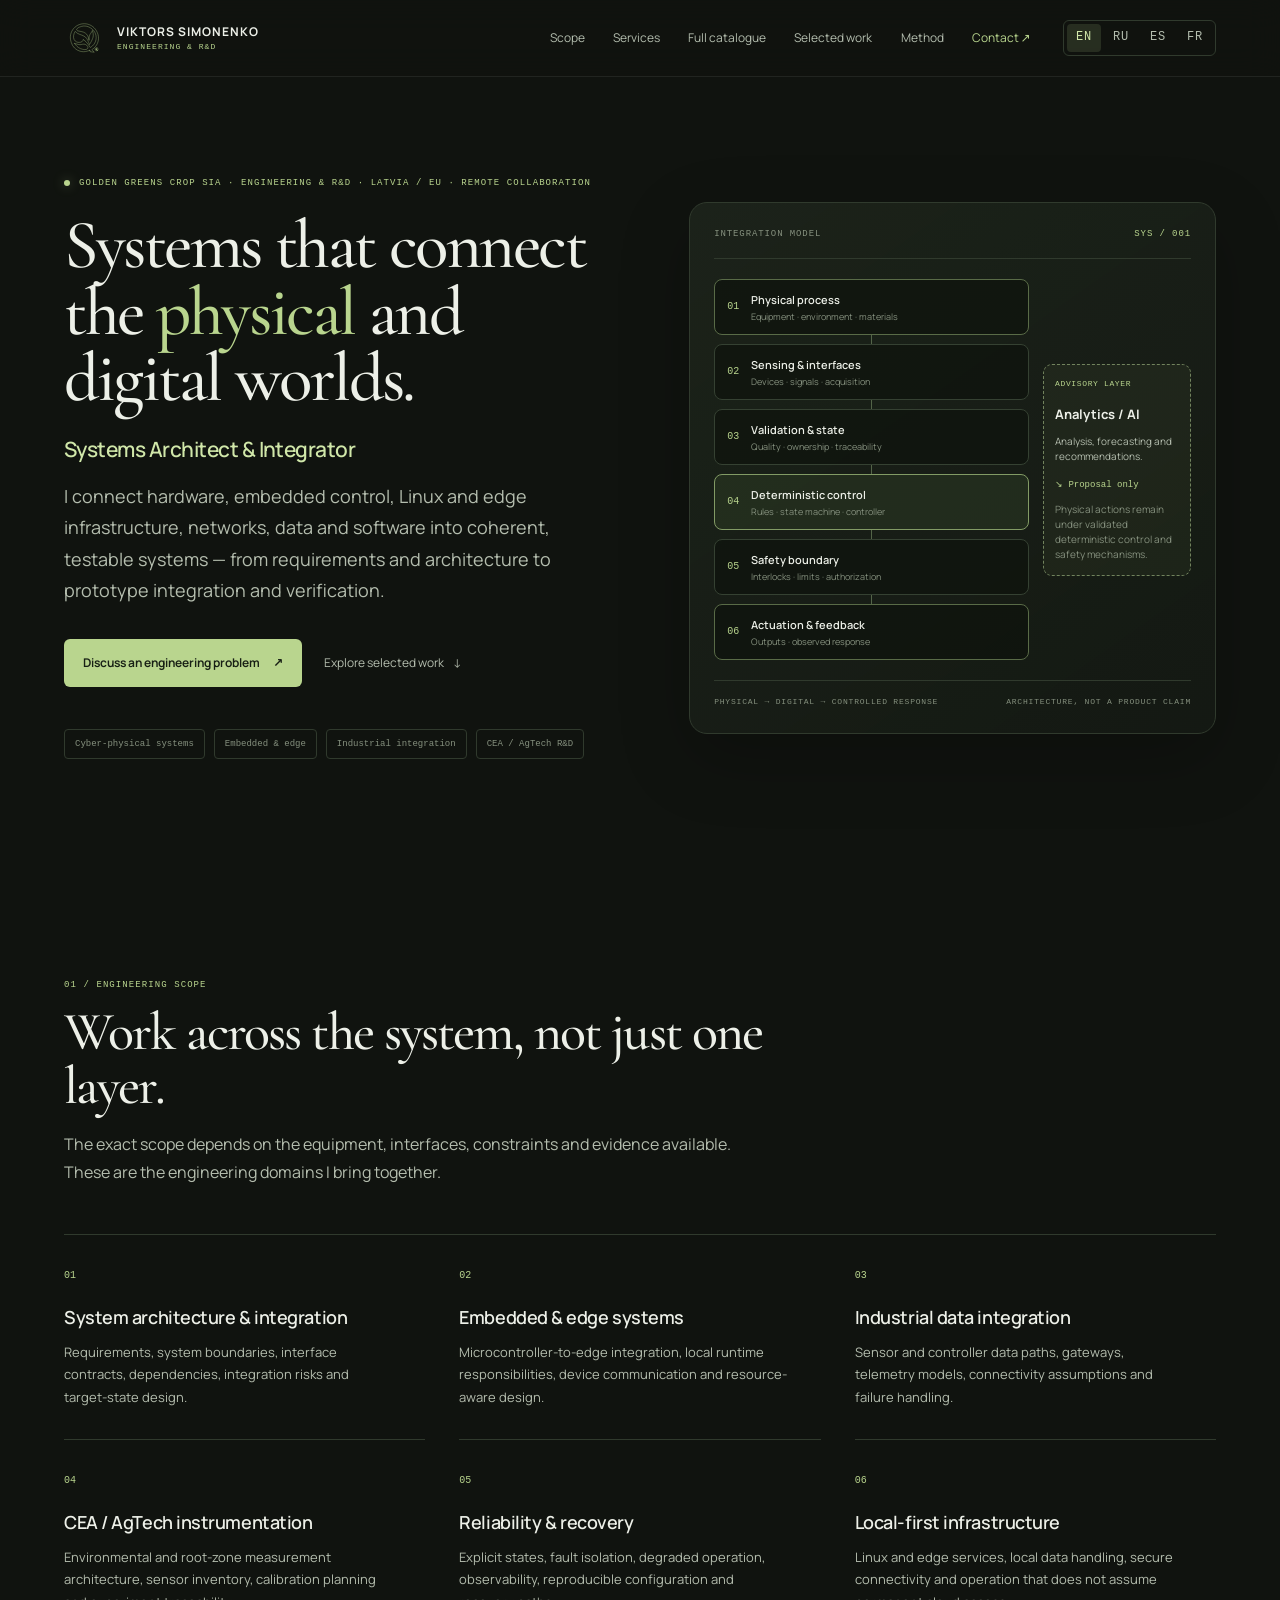
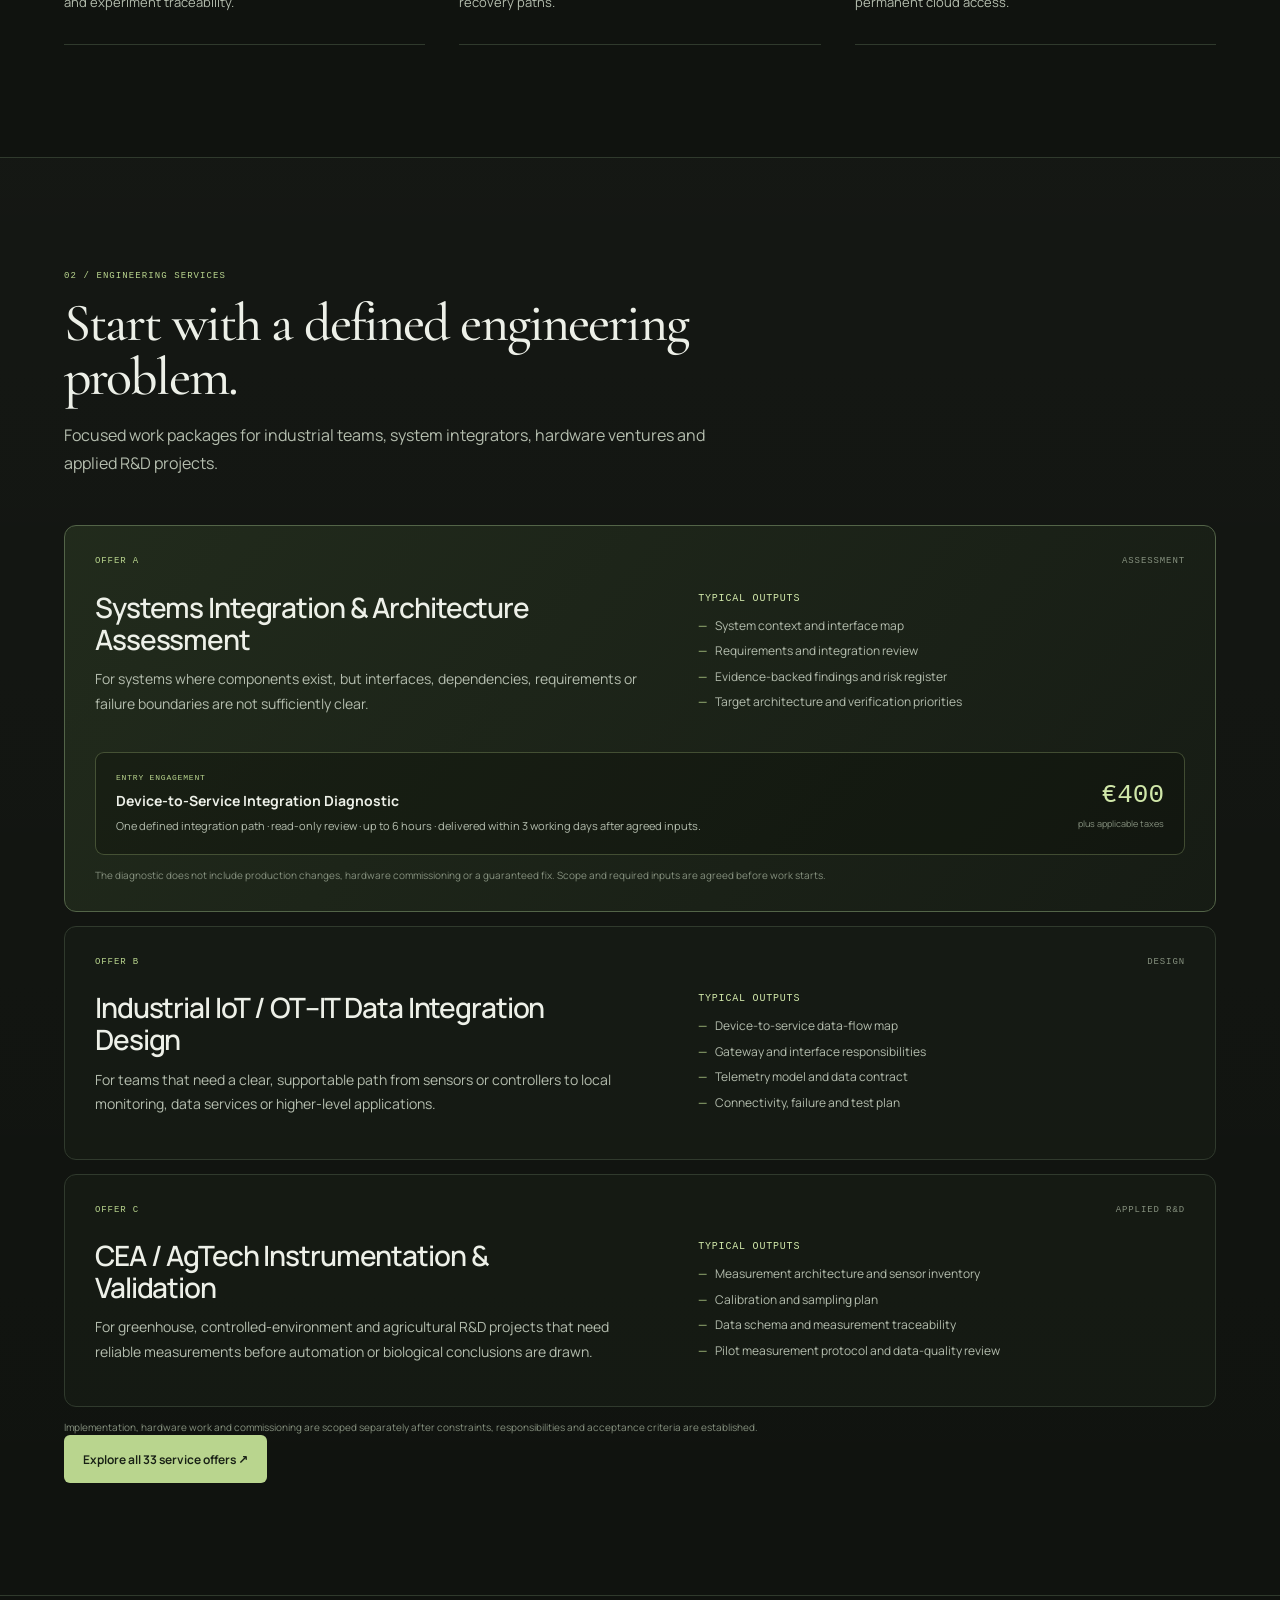
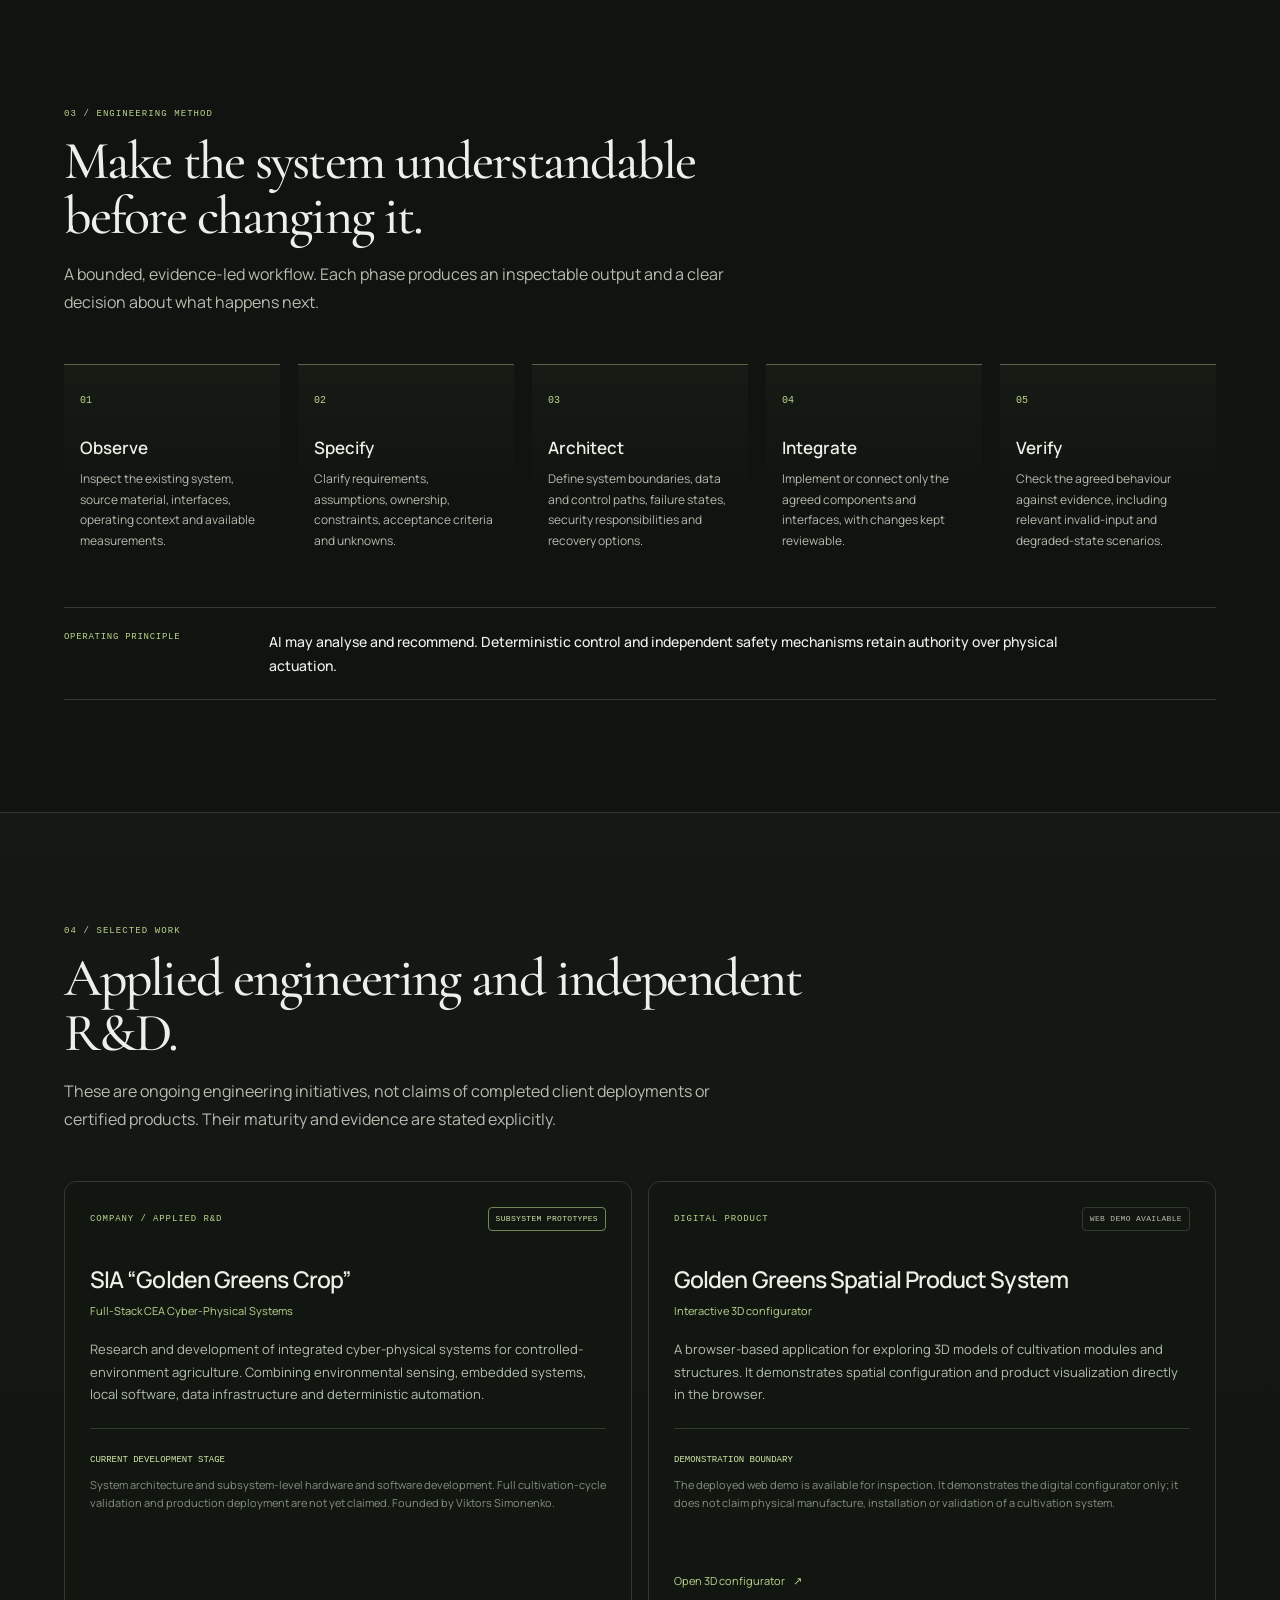
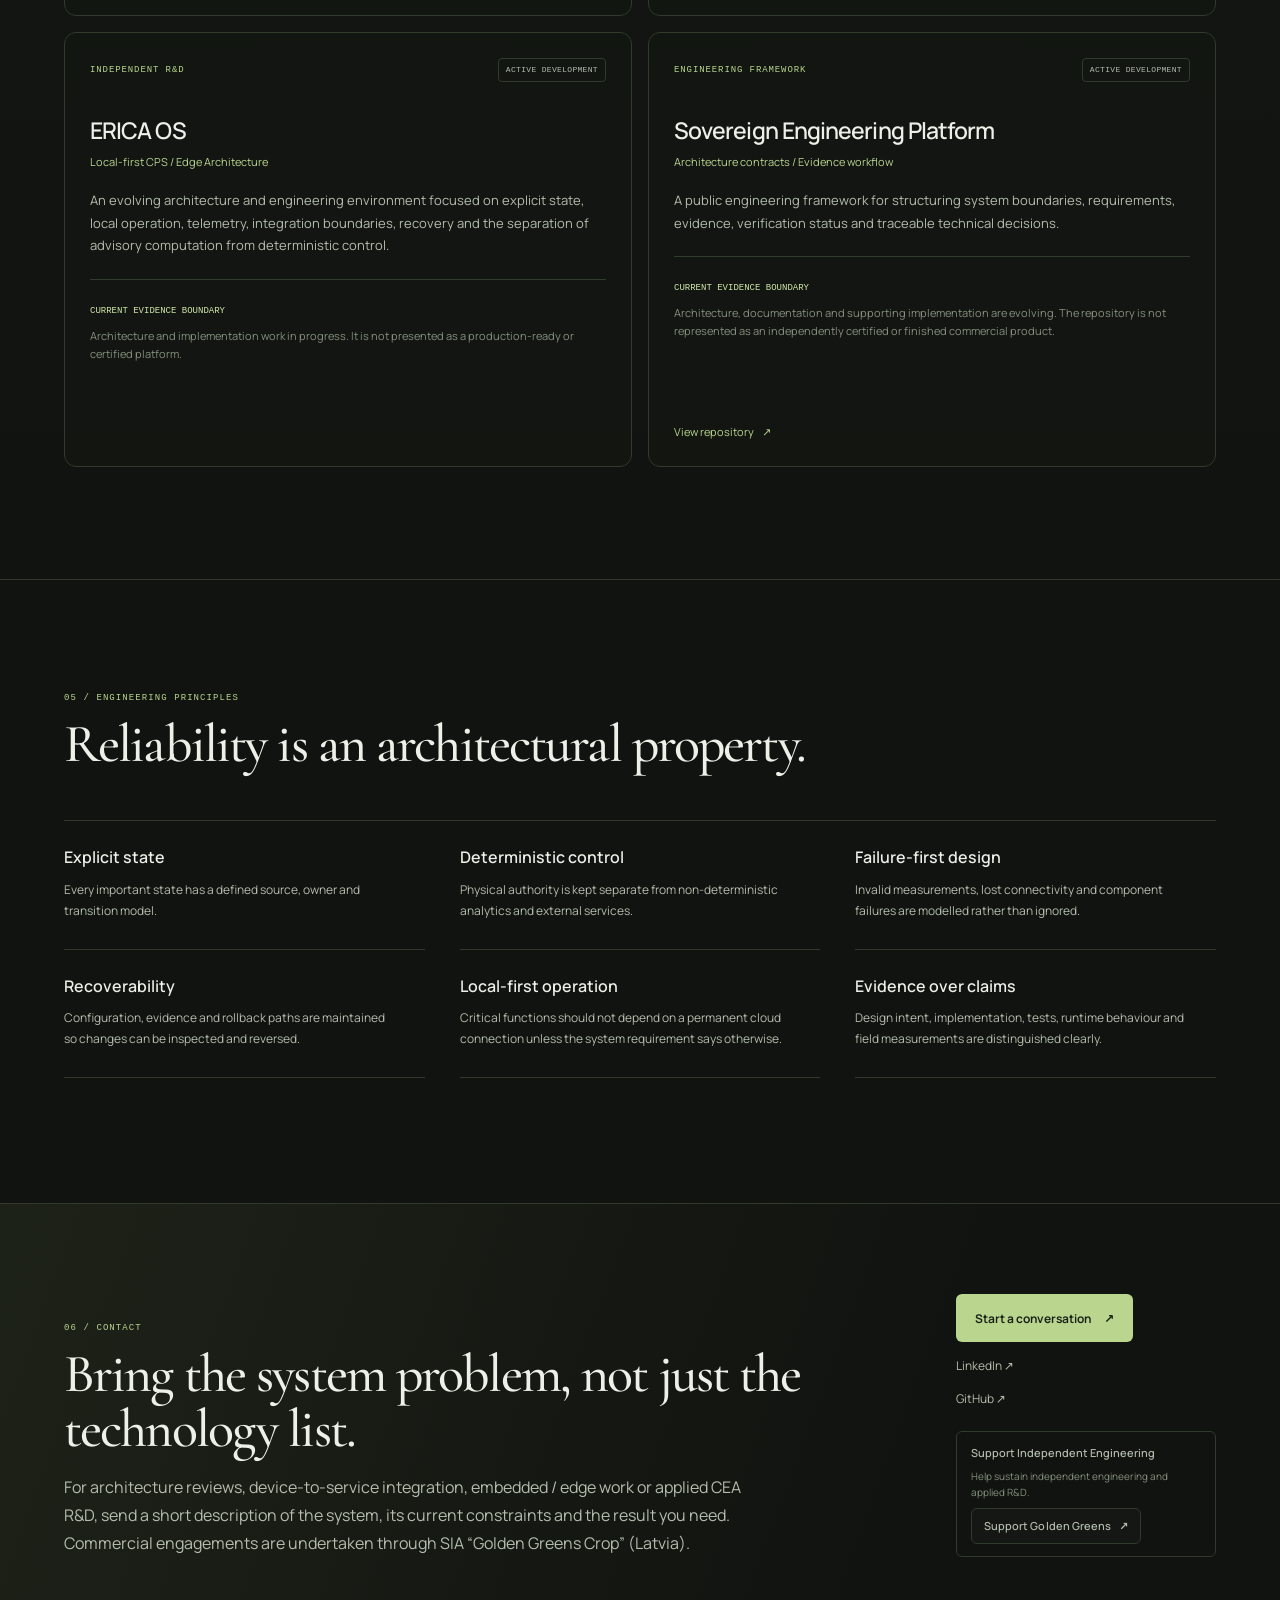
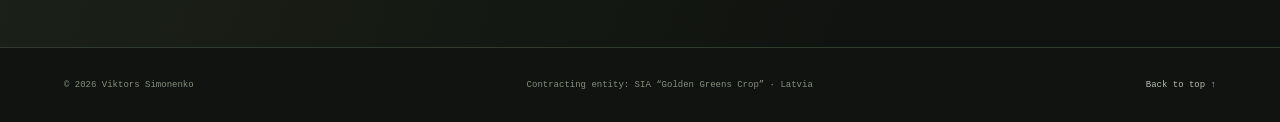
==== commit 0096d252: "Complete four-project portfolio and localization regression coverage" ====
--- a/index.html
+++ b/index.html
@@ -394,6 +394,7 @@
   </div>
 </article>
 
+<article class="work-card"><div class="work-card-top"><span>DIGITAL PRODUCT</span><span class="maturity">WEB DEMO AVAILABLE</span></div><h3>Golden Greens Spatial Product System</h3><p class="work-subtitle">Interactive 3D configurator</p><p>A browser-based application for exploring 3D models of cultivation modules and structures. It demonstrates spatial configuration and product visualization directly in the browser.</p><div class="work-evidence"><strong>Demonstration boundary</strong><p>The deployed web demo is available for inspection. It demonstrates the digital configurator only; it does not claim physical manufacture, installation or validation of a cultivation system.</p></div><a class="work-link" href="https://vitoog.github.io/golden-greens-spatial-system/" target="_blank" rel="noopener noreferrer">Open 3D configurator <span aria-hidden="true">↗</span></a></article>
           <article class="work-card">
             <div class="work-card-top"><span>INDEPENDENT R&amp;D</span><span class="maturity">ACTIVE DEVELOPMENT</span></div>
             <h3>ERICA OS</h3>
--- a/css/layout.css
+++ b/css/layout.css
@@ -157,7 +157,7 @@
 .principle-line { display: grid; grid-template-columns: 180px 1fr; gap: 25px; margin-top: 36px; padding: 22px 0; border-block: 1px solid var(--color-border); }
 .principle-line span { color: var(--color-accent); font-family: var(--font-mono); font-size: 9px; letter-spacing: .08em; }
 .principle-line strong { max-width: 800px; font-size: 14px; font-weight: 520; line-height: 1.7; }
-.work-grid { display: grid; grid-template-columns: repeat(3, minmax(0, 1fr)); gap: 16px; }
+.work-grid { display: grid; grid-template-columns: repeat(2, minmax(0, 1fr)); gap: 16px; }
 .work-card { display: flex; min-height: 435px; flex-direction: column; padding: 25px; border: 1px solid var(--color-border); border-radius: var(--radius-md); background: rgb(18 23 17 / 78%); }
 .work-card h3 { margin: 30px 0 4px; font-size: 23px; font-weight: 560; letter-spacing: -.04em; }
 .work-subtitle { margin: 0 0 18px; color: var(--color-accent); font-size: 11px; }
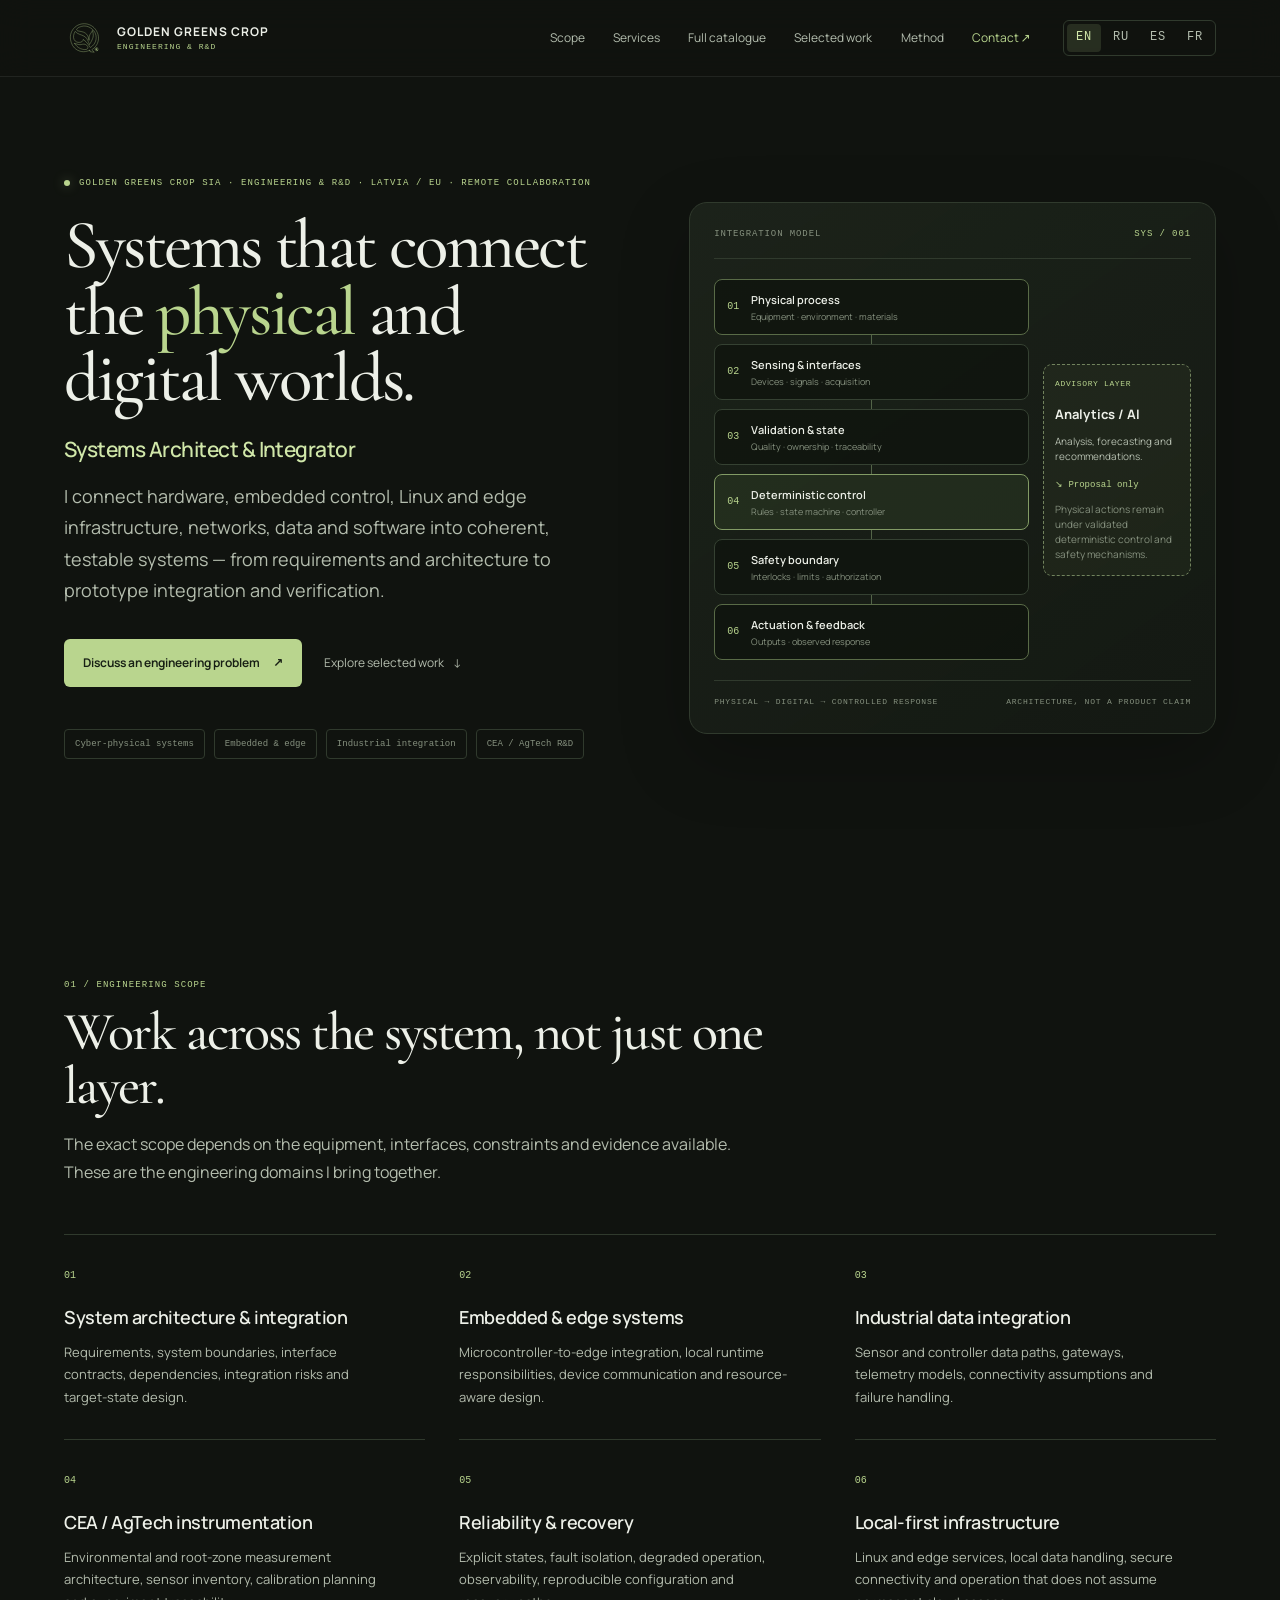
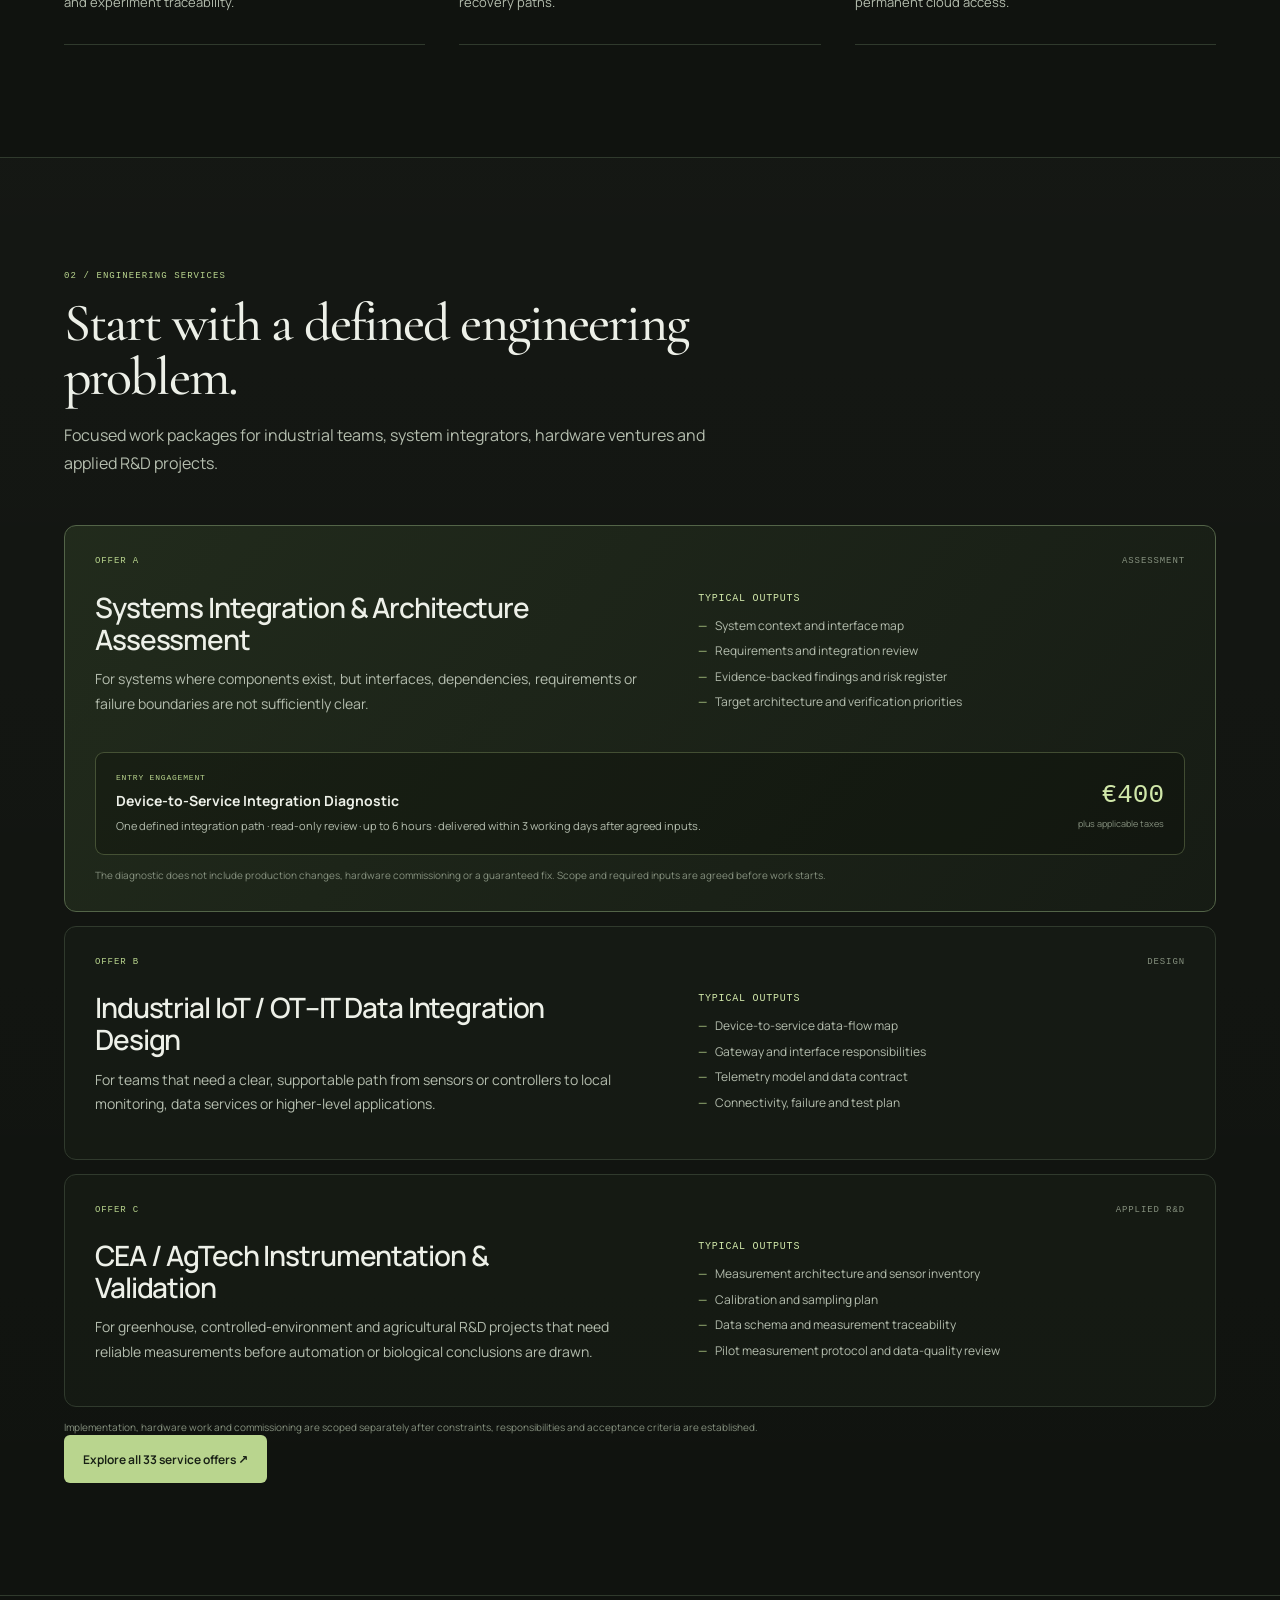
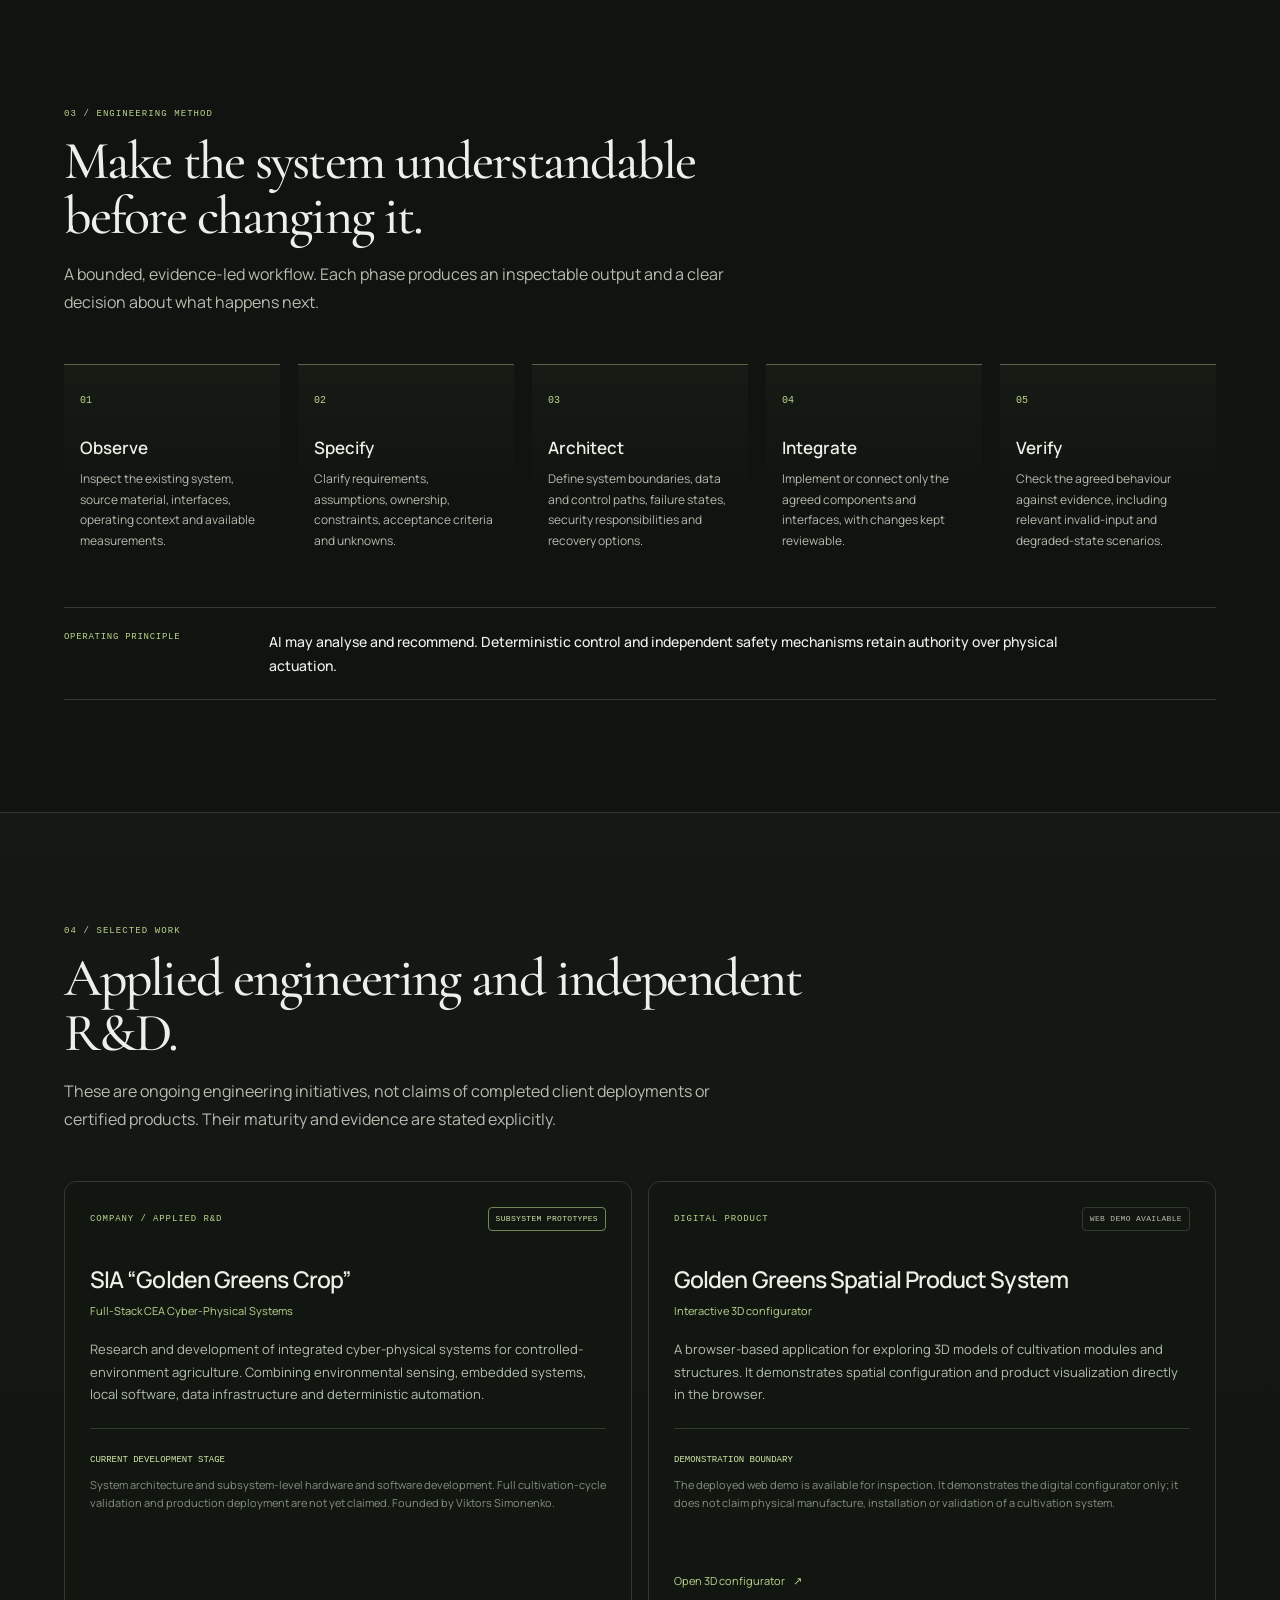
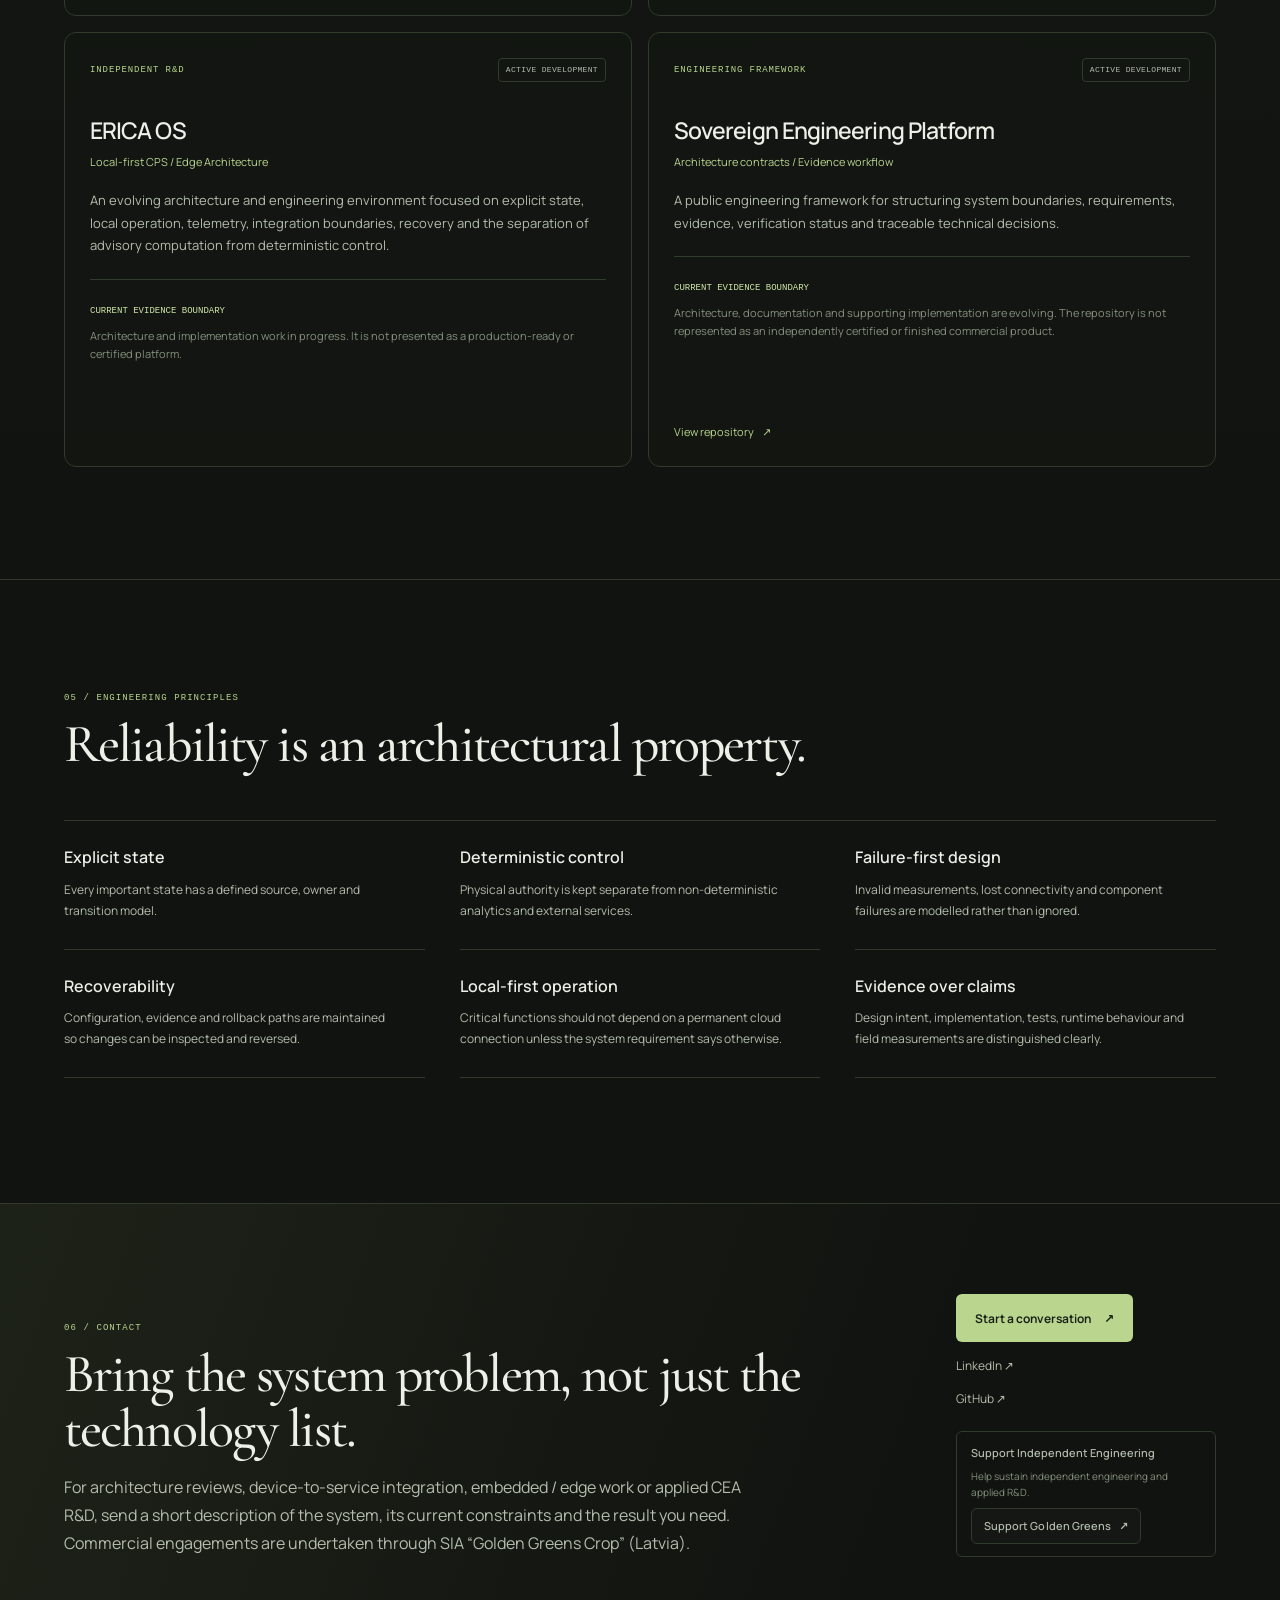
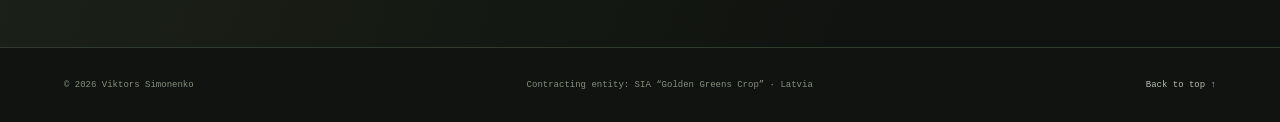
==== commit b3b66c52: "Restore Golden Greens Crop primary branding and favicon" ====
--- a/index.html
+++ b/index.html
@@ -4,6 +4,7 @@
   <meta charset="utf-8">
   <meta name="viewport" content="width=device-width, initial-scale=1">
   <meta name="theme-color" content="#10130f">
+  <link rel="icon" type="image/svg+xml" href="assets/brand/golden-greens-crop-mark.svg" sizes="any">
   <link rel="preconnect" href="https://fonts.googleapis.com">
   <link rel="preconnect" href="https://fonts.gstatic.com" crossorigin>
   <link href="https://fonts.googleapis.com/css2?family=Bad+Script&family=Cormorant+Garamond:ital,wght@0,400;0,500;0,600;1,400;1,500&family=Manrope:wght@400;500;600;700&display=swap" rel="stylesheet">
@@ -139,12 +140,12 @@
   <header class="site-header">
     <div class="header-inner">
       <a class="wordmark" href="#top"
-   aria-label="Viktors Simonenko — engineering profile">
+   aria-label="Golden Greens Crop — home">
   <img class="wordmark-mark"
        src="assets/brand/golden-greens-crop-mark.svg"
        alt="" width="42" height="42">
   <span class="wordmark-lockup">
-    <span class="wordmark-name">VIKTORS SIMONENKO</span>
+    <span class="wordmark-name">GOLDEN GREENS CROP</span>
     <span class="wordmark-subtitle">ENGINEERING &amp; R&amp;D</span>
   </span>
 </a>
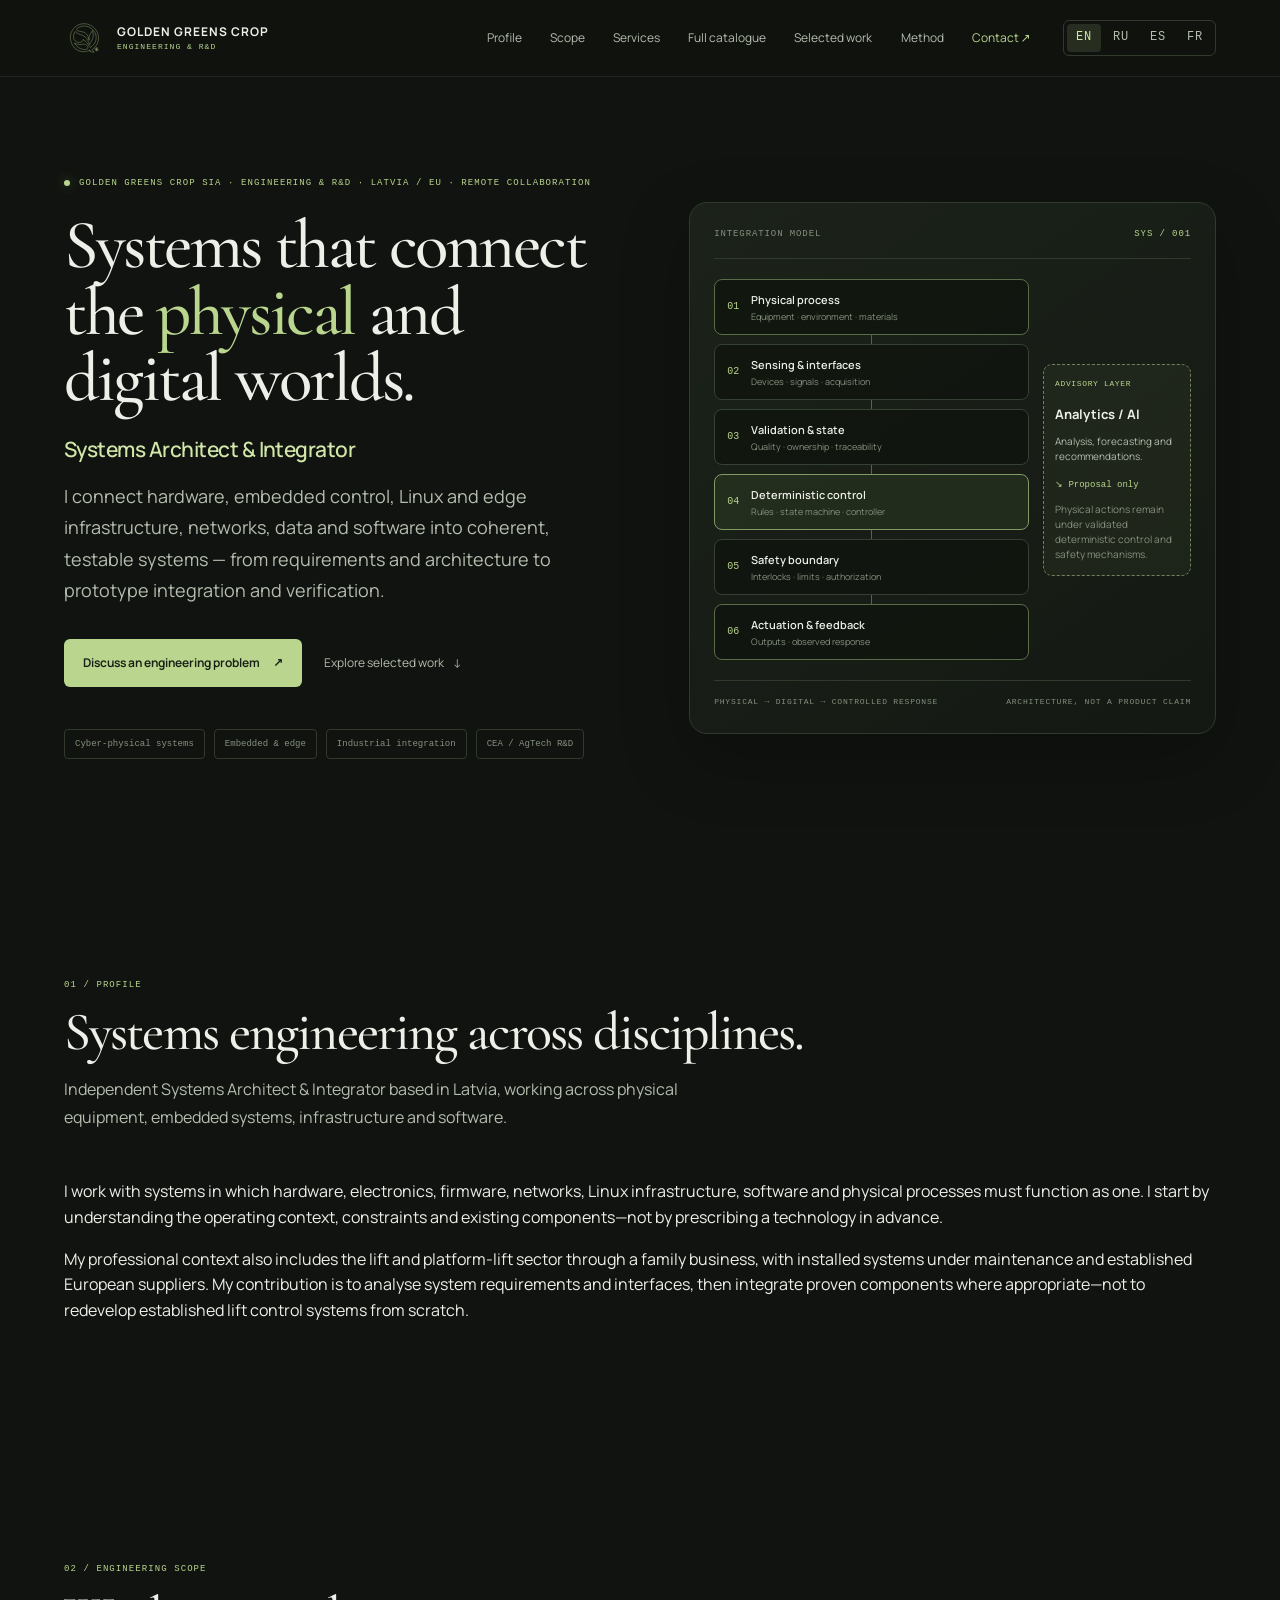
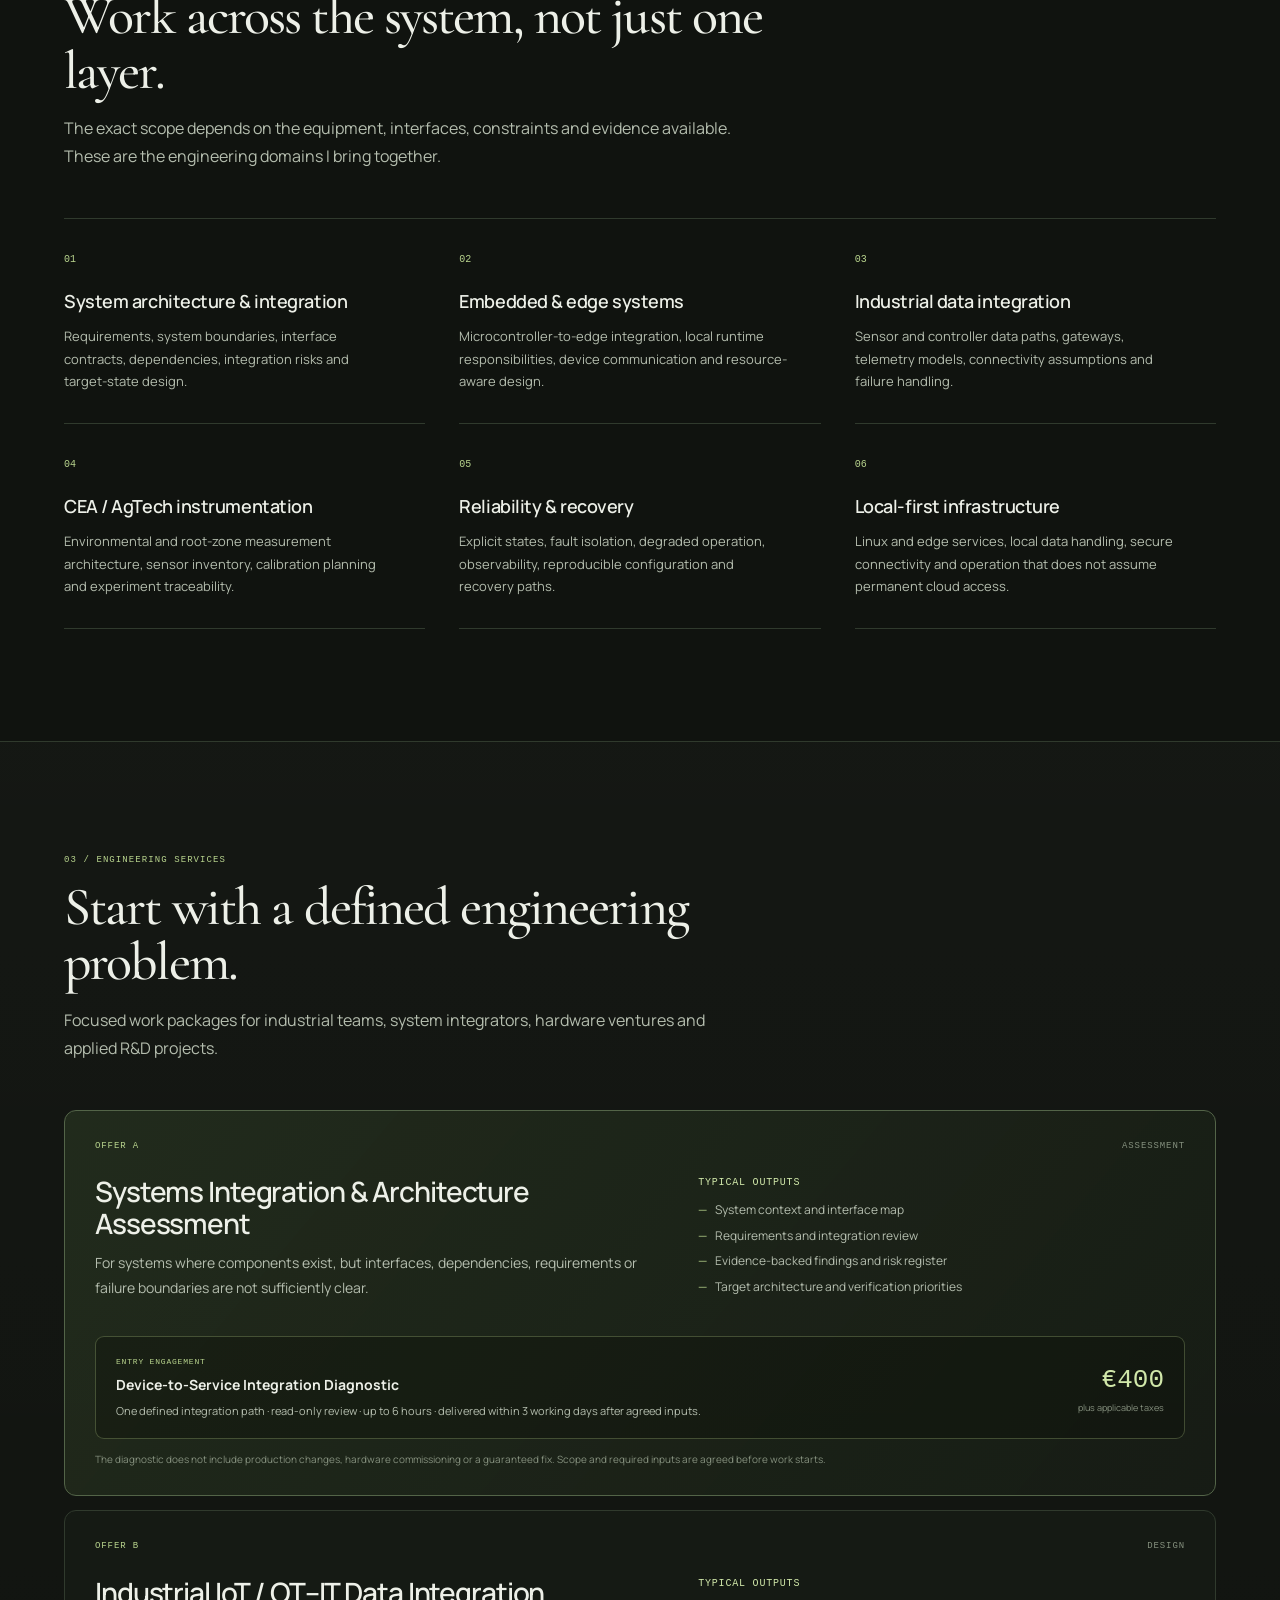
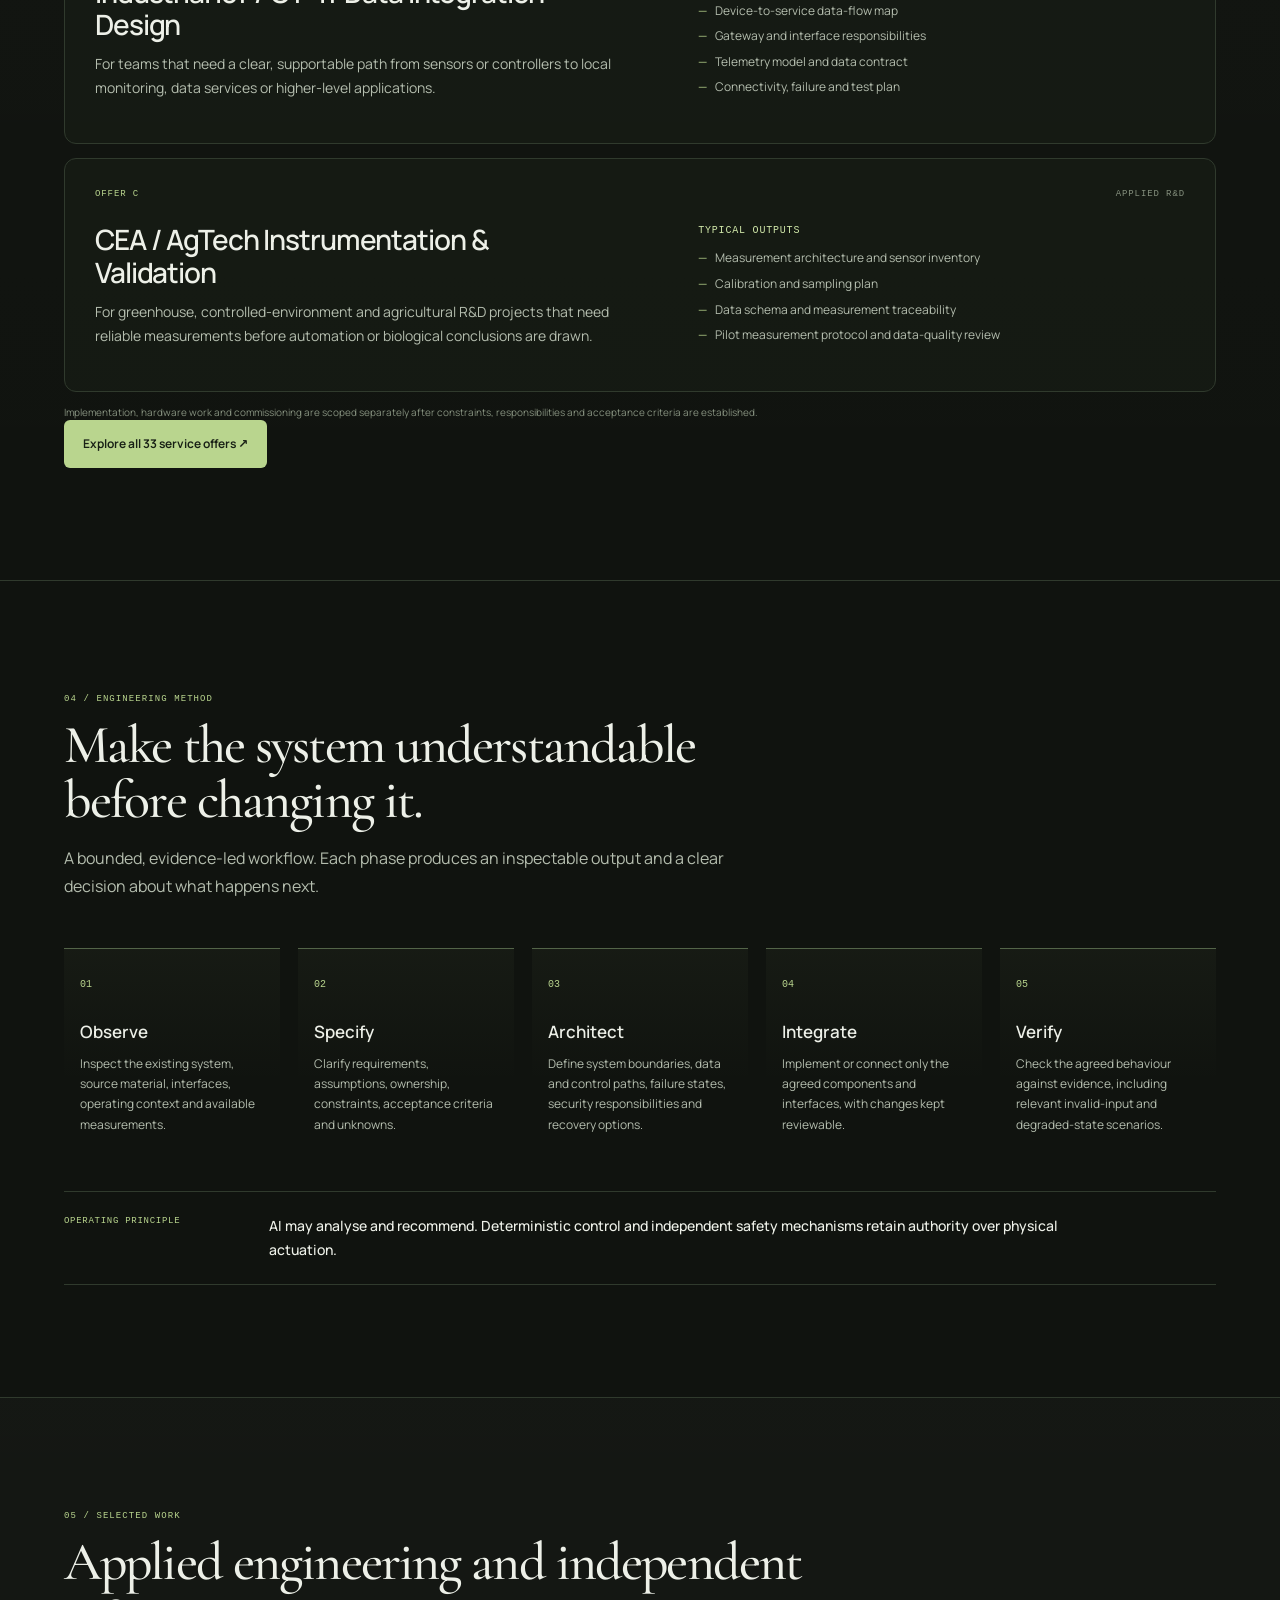
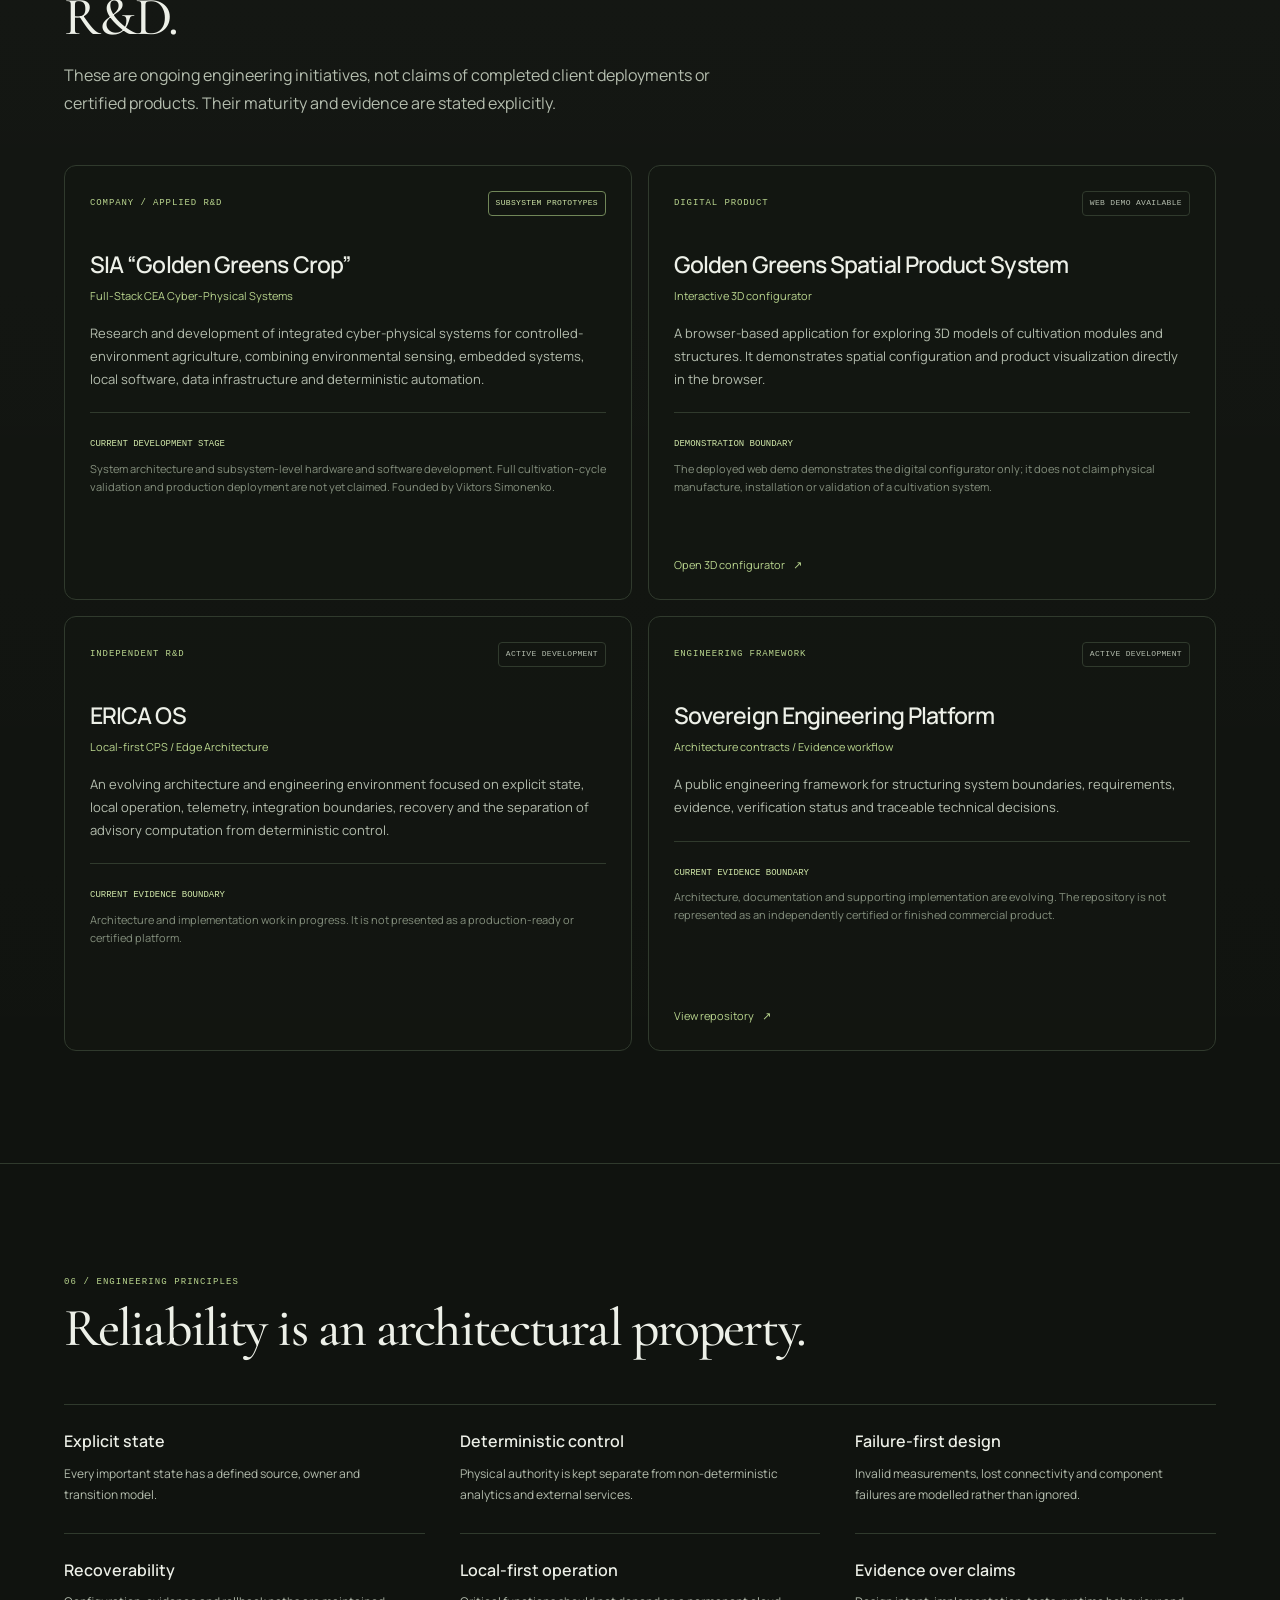
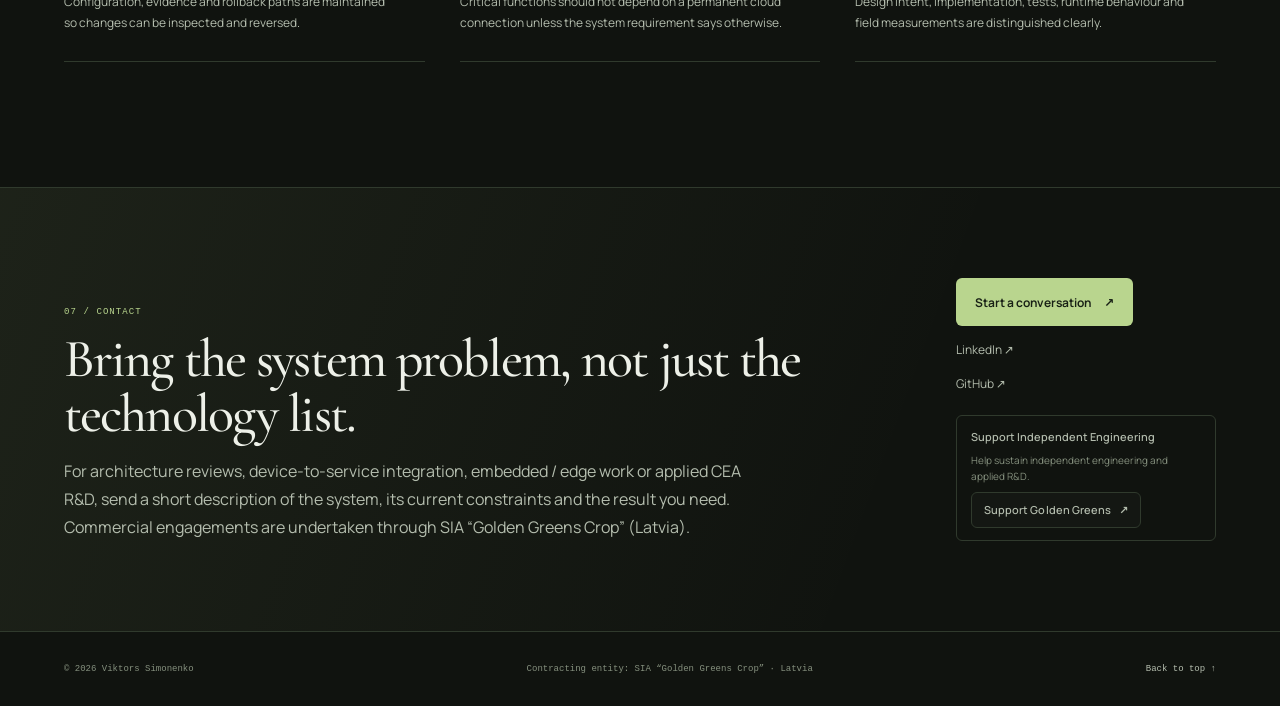
==== commit 07578e6b: "Unify four-language page structure, profile and navigation" ====
--- a/index.html
+++ b/index.html
@@ -156,19 +156,20 @@
       </button>
 
       <nav class="primary-navigation" id="primary-navigation" aria-label="Primary navigation">
-        <a href="#scope">Scope</a>
-        <a href="#services">Services</a>
-        <a href="services/">Full catalogue</a>
-        <a href="#work">Selected work</a>
-        <a href="#method">Method</a>
-        <a class="nav-contact" href="#contact">Contact <span aria-hidden="true">↗</span></a>
-        <div class="language-switch" aria-label="Language selection">
+<a href="#profile">Profile</a>
+<a href="#scope">Scope</a>
+<a href="#services">Services</a>
+<a href="services/">Full catalogue</a>
+<a href="#work">Selected work</a>
+<a href="#method">Method</a>
+<a class="nav-contact" href="#contact">Contact <span aria-hidden="true">↗</span></a>
+<div class="language-switch" aria-label="Language selection">
           <a class="language-option is-active" href="./" lang="en" aria-current="page">EN</a>
           <a class="language-option" href="ru/" lang="ru" hreflang="ru">RU</a>
           <a class="language-option" href="es/" lang="es" hreflang="es">ES</a>
           <a class="language-option" href="fr/" lang="fr" hreflang="fr">FR</a>
         </div>
-      </nav>
+</nav>
     </div>
   </header>
 
@@ -221,242 +222,14 @@
         <div class="visual-caption"><span>PHYSICAL → DIGITAL → CONTROLLED RESPONSE</span><span>ARCHITECTURE, NOT A PRODUCT CLAIM</span></div>
       </div>
     </section>
-
-    <section class="content-section section-shell" id="scope" aria-labelledby="scope-title">
-      <div class="section-heading">
-        <p class="eyebrow">01 / ENGINEERING SCOPE</p>
-        <h2 id="scope-title">Work across the system, not just one layer.</h2>
-        <p class="section-summary">The exact scope depends on the equipment, interfaces, constraints and evidence available. These are the engineering domains I bring together.</p>
-      </div>
-
-      <div class="scope-grid">
-        <article class="scope-item">
-          <span class="item-number">01</span>
-          <h3>System architecture &amp; integration</h3>
-          <p>Requirements, system boundaries, interface contracts, dependencies, integration risks and target-state design.</p>
-        </article>
-        <article class="scope-item">
-          <span class="item-number">02</span>
-          <h3>Embedded &amp; edge systems</h3>
-          <p>Microcontroller-to-edge integration, local runtime responsibilities, device communication and resource-aware design.</p>
-        </article>
-        <article class="scope-item">
-          <span class="item-number">03</span>
-          <h3>Industrial data integration</h3>
-          <p>Sensor and controller data paths, gateways, telemetry models, connectivity assumptions and failure handling.</p>
-        </article>
-        <article class="scope-item">
-          <span class="item-number">04</span>
-          <h3>CEA / AgTech instrumentation</h3>
-          <p>Environmental and root-zone measurement architecture, sensor inventory, calibration planning and experiment traceability.</p>
-        </article>
-        <article class="scope-item">
-          <span class="item-number">05</span>
-          <h3>Reliability &amp; recovery</h3>
-          <p>Explicit states, fault isolation, degraded operation, observability, reproducible configuration and recovery paths.</p>
-        </article>
-        <article class="scope-item">
-          <span class="item-number">06</span>
-          <h3>Local-first infrastructure</h3>
-          <p>Linux and edge services, local data handling, secure connectivity and operation that does not assume permanent cloud access.</p>
-        </article>
-      </div>
-    </section>
-
-    <section class="services-section" id="services" aria-labelledby="services-title">
-      <div class="section-shell content-section">
-        <div class="section-heading">
-          <p class="eyebrow">02 / ENGINEERING SERVICES</p>
-          <h2 id="services-title">Start with a defined engineering problem.</h2>
-          <p class="section-summary">Focused work packages for industrial teams, system integrators, hardware ventures and applied R&amp;D projects.</p>
-        </div>
-
-        <div class="service-list">
-          <article class="service-card service-featured">
-            <div class="service-meta"><span>OFFER A</span><span class="service-type">ASSESSMENT</span></div>
-            <div class="service-content">
-              <div>
-                <h3>Systems Integration &amp; Architecture Assessment</h3>
-                <p>For systems where components exist, but interfaces, dependencies, requirements or failure boundaries are not sufficiently clear.</p>
-              </div>
-              <div class="deliverables">
-                <h4>Typical outputs</h4>
-                <ul>
-                  <li>System context and interface map</li>
-                  <li>Requirements and integration review</li>
-                  <li>Evidence-backed findings and risk register</li>
-                  <li>Target architecture and verification priorities</li>
-                </ul>
-              </div>
-            </div>
-            <div class="diagnostic-strip">
-              <div><span class="diagnostic-label">ENTRY ENGAGEMENT</span><strong>Device-to-Service Integration Diagnostic</strong><p>One defined integration path · read-only review · up to 6 hours · delivered within 3 working days after agreed inputs.</p></div>
-              <div class="diagnostic-price"><strong>€400</strong><span>plus applicable taxes</span></div>
-            </div>
-            <p class="scope-note">The diagnostic does not include production changes, hardware commissioning or a guaranteed fix. Scope and required inputs are agreed before work starts.</p>
-          </article>
-
-          <article class="service-card">
-            <div class="service-meta"><span>OFFER B</span><span class="service-type">DESIGN</span></div>
-            <div class="service-content">
-              <div>
-                <h3>Industrial IoT / OT–IT Data Integration Design</h3>
-                <p>For teams that need a clear, supportable path from sensors or controllers to local monitoring, data services or higher-level applications.</p>
-              </div>
-              <div class="deliverables">
-                <h4>Typical outputs</h4>
-                <ul>
-                  <li>Device-to-service data-flow map</li>
-                  <li>Gateway and interface responsibilities</li>
-                  <li>Telemetry model and data contract</li>
-                  <li>Connectivity, failure and test plan</li>
-                </ul>
-              </div>
-            </div>
-          </article>
-
-          <article class="service-card">
-            <div class="service-meta"><span>OFFER C</span><span class="service-type">APPLIED R&amp;D</span></div>
-            <div class="service-content">
-              <div>
-                <h3>CEA / AgTech Instrumentation &amp; Validation</h3>
-                <p>For greenhouse, controlled-environment and agricultural R&amp;D projects that need reliable measurements before automation or biological conclusions are drawn.</p>
-              </div>
-              <div class="deliverables">
-                <h4>Typical outputs</h4>
-                <ul>
-                  <li>Measurement architecture and sensor inventory</li>
-                  <li>Calibration and sampling plan</li>
-                  <li>Data schema and measurement traceability</li>
-                  <li>Pilot measurement protocol and data-quality review</li>
-                </ul>
-              </div>
-            </div>
-          </article>
-        </div>
-        <p class="services-footnote">Implementation, hardware work and commissioning are scoped separately after constraints, responsibilities and acceptance criteria are established.</p>
-        <div class="catalog-home-cta"><a class="button button-primary" href="services/">Explore all 33 service offers ↗</a></div>
-      </div>
-    </section>
-
-    <section class="content-section section-shell" id="method" aria-labelledby="method-title">
-      <div class="section-heading">
-        <p class="eyebrow">03 / ENGINEERING METHOD</p>
-        <h2 id="method-title">Make the system understandable before changing it.</h2>
-        <p class="section-summary">A bounded, evidence-led workflow. Each phase produces an inspectable output and a clear decision about what happens next.</p>
-      </div>
-      <ol class="method-steps">
-        <li><span class="step-number">01</span><div><h3>Observe</h3><p>Inspect the existing system, source material, interfaces, operating context and available measurements.</p></div></li>
-        <li><span class="step-number">02</span><div><h3>Specify</h3><p>Clarify requirements, assumptions, ownership, constraints, acceptance criteria and unknowns.</p></div></li>
-        <li><span class="step-number">03</span><div><h3>Architect</h3><p>Define system boundaries, data and control paths, failure states, security responsibilities and recovery options.</p></div></li>
-        <li><span class="step-number">04</span><div><h3>Integrate</h3><p>Implement or connect only the agreed components and interfaces, with changes kept reviewable.</p></div></li>
-        <li><span class="step-number">05</span><div><h3>Verify</h3><p>Check the agreed behaviour against evidence, including relevant invalid-input and degraded-state scenarios.</p></div></li>
-      </ol>
-      <div class="principle-line"><span>OPERATING PRINCIPLE</span><strong>AI may analyse and recommend. Deterministic control and independent safety mechanisms retain authority over physical actuation.</strong></div>
-    </section>
-
-    <section class="work-section" id="work" aria-labelledby="work-title">
-      <div class="section-shell content-section">
-        <div class="section-heading">
-          <p class="eyebrow">04 / SELECTED WORK</p>
-          <h2 id="work-title">Applied engineering and independent R&amp;D.</h2>
-          <p class="section-summary">These are ongoing engineering initiatives, not claims of completed client deployments or certified products. Their maturity and evidence are stated explicitly.</p>
-        </div>
-
-        <div class="work-grid">
-         <article class="work-card">
-  <div class="work-card-top">
-    <span>COMPANY / APPLIED R&amp;D</span>
-    <span class="maturity maturity-prototype">SUBSYSTEM PROTOTYPES</span>
-  </div>
-
-  <h3>SIA “Golden Greens Crop”</h3>
-
-  <p class="work-subtitle">
-    Full-Stack CEA Cyber-Physical Systems
-  </p>
-
-  <p>
-    Research and development of integrated cyber-physical
-    systems for controlled-environment agriculture.
-    Combining environmental sensing, embedded systems,
-    local software, data infrastructure and deterministic
-    automation.
-  </p>
-
-  <div class="work-evidence">
-    <strong>Current development stage</strong>
-    <p>
-      System architecture and subsystem-level hardware
-      and software development. Full cultivation-cycle
-      validation and production deployment are not yet claimed.
-      Founded by Viktors Simonenko.
-    </p>
-  </div>
-</article>
-
-<article class="work-card"><div class="work-card-top"><span>DIGITAL PRODUCT</span><span class="maturity">WEB DEMO AVAILABLE</span></div><h3>Golden Greens Spatial Product System</h3><p class="work-subtitle">Interactive 3D configurator</p><p>A browser-based application for exploring 3D models of cultivation modules and structures. It demonstrates spatial configuration and product visualization directly in the browser.</p><div class="work-evidence"><strong>Demonstration boundary</strong><p>The deployed web demo is available for inspection. It demonstrates the digital configurator only; it does not claim physical manufacture, installation or validation of a cultivation system.</p></div><a class="work-link" href="https://vitoog.github.io/golden-greens-spatial-system/" target="_blank" rel="noopener noreferrer">Open 3D configurator <span aria-hidden="true">↗</span></a></article>
-          <article class="work-card">
-            <div class="work-card-top"><span>INDEPENDENT R&amp;D</span><span class="maturity">ACTIVE DEVELOPMENT</span></div>
-            <h3>ERICA OS</h3>
-            <p class="work-subtitle">Local-first CPS / Edge Architecture</p>
-            <p>An evolving architecture and engineering environment focused on explicit state, local operation, telemetry, integration boundaries, recovery and the separation of advisory computation from deterministic control.</p>
-            <div class="work-evidence"><strong>Current evidence boundary</strong><p>Architecture and implementation work in progress. It is not presented as a production-ready or certified platform.</p></div>
-          </article>
-
-          <article class="work-card">
-            <div class="work-card-top"><span>ENGINEERING FRAMEWORK</span><span class="maturity">ACTIVE DEVELOPMENT</span></div>
-            <h3>Sovereign Engineering Platform</h3>
-            <p class="work-subtitle">Architecture contracts / Evidence workflow</p>
-            <p>A public engineering framework for structuring system boundaries, requirements, evidence, verification status and traceable technical decisions.</p>
-            <div class="work-evidence"><strong>Current evidence boundary</strong><p>Architecture, documentation and supporting implementation are evolving. The repository is not represented as an independently certified or finished commercial product.</p></div>
-            <a class="work-link" href="https://github.com/VitoOG/sovereign-engineering-platform" target="_blank" rel="noopener noreferrer">View repository <span aria-hidden="true">↗</span></a>
-          </article>
-        </div>
-      </div>
-    </section>
-
-    <section class="content-section section-shell principles-section" aria-labelledby="principles-title">
-      <div class="section-heading">
-        <p class="eyebrow">05 / ENGINEERING PRINCIPLES</p>
-        <h2 id="principles-title">Reliability is an architectural property.</h2>
-      </div>
-      <div class="principles-grid">
-        <div><h3>Explicit state</h3><p>Every important state has a defined source, owner and transition model.</p></div>
-        <div><h3>Deterministic control</h3><p>Physical authority is kept separate from non-deterministic analytics and external services.</p></div>
-        <div><h3>Failure-first design</h3><p>Invalid measurements, lost connectivity and component failures are modelled rather than ignored.</p></div>
-        <div><h3>Recoverability</h3><p>Configuration, evidence and rollback paths are maintained so changes can be inspected and reversed.</p></div>
-        <div><h3>Local-first operation</h3><p>Critical functions should not depend on a permanent cloud connection unless the system requirement says otherwise.</p></div>
-        <div><h3>Evidence over claims</h3><p>Design intent, implementation, tests, runtime behaviour and field measurements are distinguished clearly.</p></div>
-      </div>
-    </section>
-
-    <section class="contact-section" id="contact" aria-labelledby="contact-title">
-      <div class="section-shell contact-inner">
-        <div>
-          <p class="eyebrow">06 / CONTACT</p>
-          <h2 id="contact-title">Bring the system problem, not just the technology list.</h2>
-          <p>
-  For architecture reviews, device-to-service integration,
-  embedded / edge work or applied CEA R&amp;D, send a short
-  description of the system, its current constraints and
-  the result you need. Commercial engagements are undertaken
-  through SIA “Golden Greens Crop” (Latvia).
-</p>
-        </div>
-        <div class="contact-actions">
-          <a class="button button-primary" href="mailto:viksim1221@gmail.com?subject=Engineering%20project%20inquiry">Start a conversation <span aria-hidden="true">↗</span></a>
-          <a href="https://www.linkedin.com/in/viktors-simonenko" target="_blank" rel="noopener noreferrer">LinkedIn <span aria-hidden="true">↗</span></a>
-          <a href="https://github.com/vitoog" target="_blank" rel="noopener noreferrer">GitHub <span aria-hidden="true">↗</span></a>
-          <div class="support-card">
-            <h3>Support Independent Engineering</h3>
-            <p>Help sustain independent engineering and applied R&amp;D.</p>
-            <a class="button button-support" href="https://buymeacoffee.com/goldengreens" target="_blank" rel="noopener noreferrer">Support Golden Greens <span aria-hidden="true">↗</span></a>
-          </div>
-        </div>
-      </div>
-    </section>
-  </main>
+<section class="content-section section-shell" id="profile" aria-labelledby="profile-title"><div class="section-heading"><p class="eyebrow">01 / PROFILE</p><h2 id="profile-title">Systems engineering across disciplines.</h2><p class="section-summary">Independent Systems Architect & Integrator based in Latvia, working across physical equipment, embedded systems, infrastructure and software.</p></div><p>I work with systems in which hardware, electronics, firmware, networks, Linux infrastructure, software and physical processes must function as one. I start by understanding the operating context, constraints and existing components—not by prescribing a technology in advance.</p><p>My professional context also includes the lift and platform-lift sector through a family business, with installed systems under maintenance and established European suppliers. My contribution is to analyse system requirements and interfaces, then integrate proven components where appropriate—not to redevelop established lift control systems from scratch.</p></section>
+<section class="content-section section-shell" id="scope" aria-labelledby="scope-title"><div class="section-heading"><p class="eyebrow">02 / ENGINEERING SCOPE</p><h2 id="scope-title">Work across the system, not just one layer.</h2><p class="section-summary">The exact scope depends on the equipment, interfaces, constraints and evidence available. These are the engineering domains I bring together.</p></div><div class="scope-grid"><article class="scope-item"><span class="item-number">01</span><h3>System architecture & integration</h3><p>Requirements, system boundaries, interface contracts, dependencies, integration risks and target-state design.</p></article><article class="scope-item"><span class="item-number">02</span><h3>Embedded & edge systems</h3><p>Microcontroller-to-edge integration, local runtime responsibilities, device communication and resource-aware design.</p></article><article class="scope-item"><span class="item-number">03</span><h3>Industrial data integration</h3><p>Sensor and controller data paths, gateways, telemetry models, connectivity assumptions and failure handling.</p></article><article class="scope-item"><span class="item-number">04</span><h3>CEA / AgTech instrumentation</h3><p>Environmental and root-zone measurement architecture, sensor inventory, calibration planning and experiment traceability.</p></article><article class="scope-item"><span class="item-number">05</span><h3>Reliability & recovery</h3><p>Explicit states, fault isolation, degraded operation, observability, reproducible configuration and recovery paths.</p></article><article class="scope-item"><span class="item-number">06</span><h3>Local-first infrastructure</h3><p>Linux and edge services, local data handling, secure connectivity and operation that does not assume permanent cloud access.</p></article></div></section>
+<section class="services-section" id="services" aria-labelledby="services-title"><div class="section-shell content-section"><div class="section-heading"><p class="eyebrow">03 / ENGINEERING SERVICES</p><h2 id="services-title">Start with a defined engineering problem.</h2><p class="section-summary">Focused work packages for industrial teams, system integrators, hardware ventures and applied R&D projects.</p></div><div class="service-list"><article class="service-card service-featured"><div class="service-meta"><span>OFFER A</span><span class="service-type">ASSESSMENT</span></div><div class="service-content"><div><h3>Systems Integration & Architecture Assessment</h3><p>For systems where components exist, but interfaces, dependencies, requirements or failure boundaries are not sufficiently clear.</p></div><div class="deliverables"><h4>Typical outputs</h4><ul><li>System context and interface map</li><li>Requirements and integration review</li><li>Evidence-backed findings and risk register</li><li>Target architecture and verification priorities</li></ul></div></div><div class="diagnostic-strip"><div><span class="diagnostic-label">ENTRY ENGAGEMENT</span><strong>Device-to-Service Integration Diagnostic</strong><p>One defined integration path · read-only review · up to 6 hours · delivered within 3 working days after agreed inputs.</p></div><div class="diagnostic-price"><strong>€400</strong><span>plus applicable taxes</span></div></div><p class="scope-note">The diagnostic does not include production changes, hardware commissioning or a guaranteed fix. Scope and required inputs are agreed before work starts.</p></article><article class="service-card"><div class="service-meta"><span>OFFER B</span><span class="service-type">DESIGN</span></div><div class="service-content"><div><h3>Industrial IoT / OT–IT Data Integration Design</h3><p>For teams that need a clear, supportable path from sensors or controllers to local monitoring, data services or higher-level applications.</p></div><div class="deliverables"><h4>Typical outputs</h4><ul><li>Device-to-service data-flow map</li><li>Gateway and interface responsibilities</li><li>Telemetry model and data contract</li><li>Connectivity, failure and test plan</li></ul></div></div></article><article class="service-card"><div class="service-meta"><span>OFFER C</span><span class="service-type">APPLIED R&D</span></div><div class="service-content"><div><h3>CEA / AgTech Instrumentation & Validation</h3><p>For greenhouse, controlled-environment and agricultural R&D projects that need reliable measurements before automation or biological conclusions are drawn.</p></div><div class="deliverables"><h4>Typical outputs</h4><ul><li>Measurement architecture and sensor inventory</li><li>Calibration and sampling plan</li><li>Data schema and measurement traceability</li><li>Pilot measurement protocol and data-quality review</li></ul></div></div></article></div><p class="services-footnote">Implementation, hardware work and commissioning are scoped separately after constraints, responsibilities and acceptance criteria are established.</p><div class="catalog-home-cta"><a class="button button-primary" href="services/">Explore all 33 service offers ↗</a></div></div></section>
+<section class="content-section section-shell" id="method" aria-labelledby="method-title"><div class="section-heading"><p class="eyebrow">04 / ENGINEERING METHOD</p><h2 id="method-title">Make the system understandable before changing it.</h2><p class="section-summary">A bounded, evidence-led workflow. Each phase produces an inspectable output and a clear decision about what happens next.</p></div><ol class="method-steps"><li><span class="step-number">01</span><div><h3>Observe</h3><p>Inspect the existing system, source material, interfaces, operating context and available measurements.</p></div></li><li><span class="step-number">02</span><div><h3>Specify</h3><p>Clarify requirements, assumptions, ownership, constraints, acceptance criteria and unknowns.</p></div></li><li><span class="step-number">03</span><div><h3>Architect</h3><p>Define system boundaries, data and control paths, failure states, security responsibilities and recovery options.</p></div></li><li><span class="step-number">04</span><div><h3>Integrate</h3><p>Implement or connect only the agreed components and interfaces, with changes kept reviewable.</p></div></li><li><span class="step-number">05</span><div><h3>Verify</h3><p>Check the agreed behaviour against evidence, including relevant invalid-input and degraded-state scenarios.</p></div></li></ol><div class="principle-line"><span>OPERATING PRINCIPLE</span><strong>AI may analyse and recommend. Deterministic control and independent safety mechanisms retain authority over physical actuation.</strong></div></section>
+<section class="work-section" id="work" aria-labelledby="work-title"><div class="section-shell content-section"><div class="section-heading"><p class="eyebrow">05 / SELECTED WORK</p><h2 id="work-title">Applied engineering and independent R&D.</h2><p class="section-summary">These are ongoing engineering initiatives, not claims of completed client deployments or certified products. Their maturity and evidence are stated explicitly.</p></div><div class="work-grid"><article class="work-card"><div class="work-card-top"><span>COMPANY / APPLIED R&D</span><span class="maturity maturity-prototype">SUBSYSTEM PROTOTYPES</span></div><h3>SIA “Golden Greens Crop”</h3><p class="work-subtitle">Full-Stack CEA Cyber-Physical Systems</p><p>Research and development of integrated cyber-physical systems for controlled-environment agriculture, combining environmental sensing, embedded systems, local software, data infrastructure and deterministic automation.</p><div class="work-evidence"><strong>Current development stage</strong><p>System architecture and subsystem-level hardware and software development. Full cultivation-cycle validation and production deployment are not yet claimed. Founded by Viktors Simonenko.</p></div></article><article class="work-card"><div class="work-card-top"><span>DIGITAL PRODUCT</span><span class="maturity">WEB DEMO AVAILABLE</span></div><h3>Golden Greens Spatial Product System</h3><p class="work-subtitle">Interactive 3D configurator</p><p>A browser-based application for exploring 3D models of cultivation modules and structures. It demonstrates spatial configuration and product visualization directly in the browser.</p><div class="work-evidence"><strong>Demonstration boundary</strong><p>The deployed web demo demonstrates the digital configurator only; it does not claim physical manufacture, installation or validation of a cultivation system.</p></div><a class="work-link" href="https://vitoog.github.io/golden-greens-spatial-system/" target="_blank" rel="noopener noreferrer">Open 3D configurator <span aria-hidden="true">↗</span></a></article><article class="work-card"><div class="work-card-top"><span>INDEPENDENT R&D</span><span class="maturity">ACTIVE DEVELOPMENT</span></div><h3>ERICA OS</h3><p class="work-subtitle">Local-first CPS / Edge Architecture</p><p>An evolving architecture and engineering environment focused on explicit state, local operation, telemetry, integration boundaries, recovery and the separation of advisory computation from deterministic control.</p><div class="work-evidence"><strong>Current evidence boundary</strong><p>Architecture and implementation work in progress. It is not presented as a production-ready or certified platform.</p></div></article><article class="work-card"><div class="work-card-top"><span>ENGINEERING FRAMEWORK</span><span class="maturity">ACTIVE DEVELOPMENT</span></div><h3>Sovereign Engineering Platform</h3><p class="work-subtitle">Architecture contracts / Evidence workflow</p><p>A public engineering framework for structuring system boundaries, requirements, evidence, verification status and traceable technical decisions.</p><div class="work-evidence"><strong>Current evidence boundary</strong><p>Architecture, documentation and supporting implementation are evolving. The repository is not represented as an independently certified or finished commercial product.</p></div><a class="work-link" href="https://github.com/VitoOG/sovereign-engineering-platform" target="_blank" rel="noopener noreferrer">View repository <span aria-hidden="true">↗</span></a></article></div></div></section>
+<section class="content-section section-shell principles-section" id="principles" aria-labelledby="principles-title"><div class="section-heading"><p class="eyebrow">06 / ENGINEERING PRINCIPLES</p><h2 id="principles-title">Reliability is an architectural property.</h2></div><div class="principles-grid"><div><h3>Explicit state</h3><p>Every important state has a defined source, owner and transition model.</p></div><div><h3>Deterministic control</h3><p>Physical authority is kept separate from non-deterministic analytics and external services.</p></div><div><h3>Failure-first design</h3><p>Invalid measurements, lost connectivity and component failures are modelled rather than ignored.</p></div><div><h3>Recoverability</h3><p>Configuration, evidence and rollback paths are maintained so changes can be inspected and reversed.</p></div><div><h3>Local-first operation</h3><p>Critical functions should not depend on a permanent cloud connection unless the system requirement says otherwise.</p></div><div><h3>Evidence over claims</h3><p>Design intent, implementation, tests, runtime behaviour and field measurements are distinguished clearly.</p></div></div></section>
+<section class="contact-section" id="contact" aria-labelledby="contact-title"><div class="section-shell contact-inner"><div><p class="eyebrow">07 / CONTACT</p><h2 id="contact-title">Bring the system problem, not just the technology list.</h2><p>For architecture reviews, device-to-service integration, embedded / edge work or applied CEA R&D, send a short description of the system, its current constraints and the result you need. Commercial engagements are undertaken through SIA “Golden Greens Crop” (Latvia).</p></div><div class="contact-actions"><a class="button button-primary" href="mailto:viksim1221@gmail.com?subject=Engineering%20project%20inquiry">Start a conversation <span aria-hidden="true">↗</span></a><a href="https://www.linkedin.com/in/viktors-simonenko" target="_blank" rel="noopener noreferrer">LinkedIn <span aria-hidden="true">↗</span></a><a href="https://github.com/VitoOG" target="_blank" rel="noopener noreferrer">GitHub <span aria-hidden="true">↗</span></a><div class="support-card"><h3>Support Independent Engineering</h3><p>Help sustain independent engineering and applied R&D.</p><a class="button button-support" href="https://buymeacoffee.com/goldengreens" target="_blank" rel="noopener noreferrer">Support Golden Greens <span aria-hidden="true">↗</span></a></div></div></div></section>
+</main>
 
  <footer class="site-footer">
   <div class="section-shell footer-inner">
